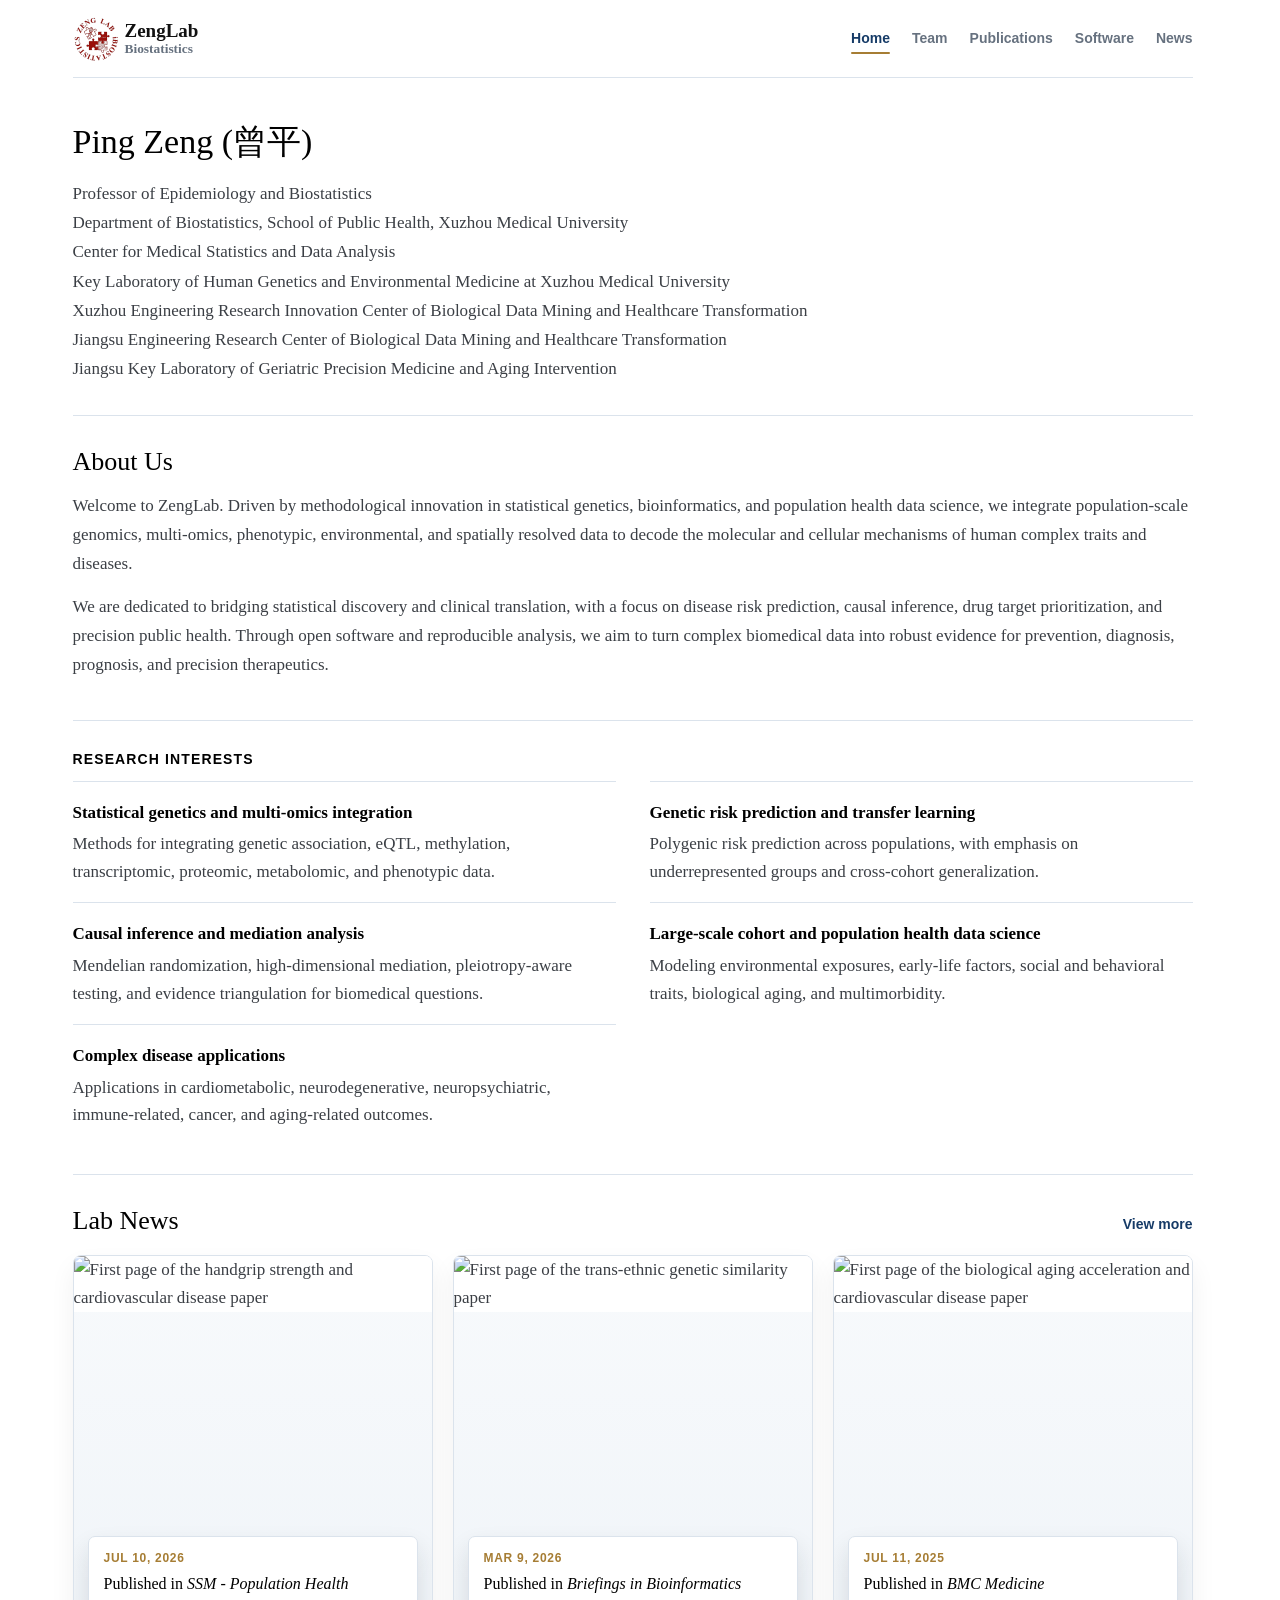
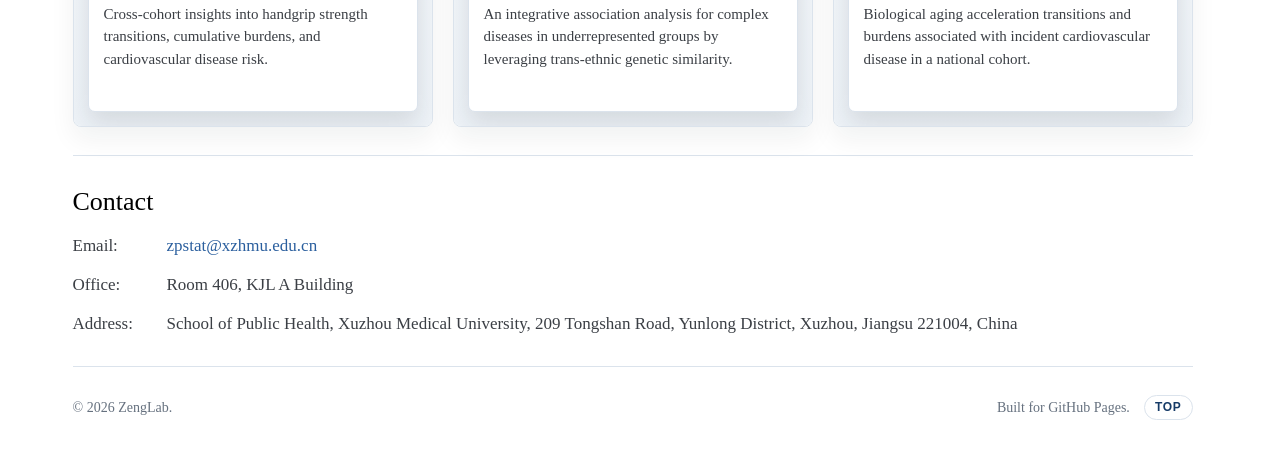
==== index.html @ c6bf63b2 "Update index.html" ====
﻿<!DOCTYPE html>
<html lang="en">
<head>
  <meta charset="utf-8">
  <meta name="viewport" content="width=device-width, initial-scale=1">
  <meta name="description" content="ZengLab at Xuzhou Medical University develops statistical genetics, multi-omics integration, genetic risk prediction, and causal inference methods for population health.">
  <title>ZengLab | Biostatistics and Population Health</title>
  <link rel="icon" href="assets/logo-zenglab-favicon.png" type="image/png">
  <link rel="preload" href="assets/logo-zenglab-loader.png" as="image">
  <link rel="preload" href="assets/logo-zenglab-web.png" as="image">
  <link rel="stylesheet" href="styles.css">
</head>
<body id="top">
  <div class="launch-screen" role="status" aria-label="Loading ZengLab">
    <div class="launch-stack">
      <div class="launch-mark" aria-hidden="true">
        <img src="assets/logo-zenglab-loader.png" alt="" width="72" height="72" decoding="async" fetchpriority="high">
      </div>
      <div class="launch-copy">
        <p class="launch-kicker">Loading</p>
        <div class="launch-title">ZengLab</div>
        <p class="launch-subtitle">Biostatistics and population health</p>
      </div>
      <div class="launch-bar" aria-hidden="true"><span></span></div>
    </div>
  </div>
  <header class="site-header">
    <a class="brand" href="index.html" aria-label="ZengLab home">
      <span class="brand-mark" aria-hidden="true"><img src="assets/logo-zenglab-web.png" alt="" width="46" height="46" decoding="async" fetchpriority="high"></span>
      <span class="brand-text">
        <strong>ZengLab</strong>
        <small>Biostatistics</small>
      </span>
    </a>
    <nav class="nav" aria-label="Primary navigation">
      <a class="active" href="index.html">Home</a>
      <a href="team.html">Team</a>
      <a href="publications.html">Publications</a>
      <a href="software.html">Software</a>
      <a href="news.html">News</a>
    </nav>
  </header>

  <main>
    <section class="home-intro">
      <div class="home-profile-copy">
        <h1>Ping Zeng (曾平)</h1>
        <p class="home-affiliation">
         Professor of Epidemiology and Biostatistics<br>
         Department of Biostatistics, School of Public Health,  Xuzhou Medical University<br>
         Center for Medical Statistics and Data Analysis<br>
         Key Laboratory of Human Genetics and Environmental Medicine at Xuzhou Medical University<br>
         Xuzhou Engineering Research Innovation Center of Biological Data Mining and Healthcare Transformation<br>
         Jiangsu Engineering Research Center of Biological Data Mining and Healthcare Transformation<br>
         Jiangsu Key Laboratory of Geriatric Precision Medicine and Aging Intervention<br>
        </p>
      </div>
    </section>

    <section class="home-section">
      <h2>About Us</h2>
      <p>
        Welcome to ZengLab. Driven by methodological innovation in statistical genetics,
        bioinformatics, and population health data science, we integrate population-scale
        genomics, multi-omics, phenotypic, environmental, and spatially resolved data to
        decode the molecular and cellular mechanisms of human complex traits and diseases.
      </p>
      <p>
        We are dedicated to bridging statistical discovery and clinical translation, with a
        focus on disease risk prediction, causal inference, drug target prioritization, and
        precision public health. Through open software and reproducible analysis, we aim to
        turn complex biomedical data into robust evidence for prevention, diagnosis,
        prognosis, and precision therapeutics.
      </p>
    </section>

    <section class="home-section research-interests">
      <h2>Research Interests</h2>
      <ul class="interest-list">
        <li>
          <strong>Statistical genetics and multi-omics integration</strong>
          <span>Methods for integrating genetic association, eQTL, methylation, transcriptomic, proteomic, metabolomic, and phenotypic data.</span>
        </li>
        <li>
          <strong>Genetic risk prediction and transfer learning</strong>
          <span>Polygenic risk prediction across populations, with emphasis on underrepresented groups and cross-cohort generalization.</span>
        </li>
        <li>
          <strong>Causal inference and mediation analysis</strong>
          <span>Mendelian randomization, high-dimensional mediation, pleiotropy-aware testing, and evidence triangulation for biomedical questions.</span>
        </li>
        <li>
          <strong>Large-scale cohort and population health data science</strong>
          <span>Modeling environmental exposures, early-life factors, social and behavioral traits, biological aging, and multimorbidity.</span>
        </li>
        <li>
          <strong>Complex disease applications</strong>
          <span>Applications in cardiometabolic, neurodegenerative, neuropsychiatric, immune-related, cancer, and aging-related outcomes.</span>
        </li>
      </ul>
    </section>

    <section class="home-section lab-news">
      <div class="section-title-row">
        <h2>Lab News</h2>
        <a href="news.html">View more</a>
      </div>
      <div class="news-grid">
        <a class="news-card" href="https://doi.org/10.1016/j.ssmph.2026.101946" target="_blank" rel="noopener" aria-label="Open handgrip strength and cardiovascular disease article">
          <div class="news-cover">
            <img src="assets/news-handgrip-cover.jpg" alt="First page of the handgrip strength and cardiovascular disease paper">
          </div>
          <div class="news-body">
            <time datetime="2026-07-10">Jul 10, 2026</time>
            <h3>Published in <em>SSM - Population Health</em></h3>
            <p>Cross-cohort insights into handgrip strength transitions, cumulative burdens, and cardiovascular disease risk.</p>
          </div>
        </a>
        <a class="news-card" href="https://doi.org/10.1093/bib/bbag103" target="_blank" rel="noopener" aria-label="Open trans-ethnic genetic similarity article">
          <div class="news-cover">
            <img src="assets/news-transethnic-cover.jpg" alt="First page of the trans-ethnic genetic similarity paper">
          </div>
          <div class="news-body">
            <time datetime="2026-03-09">Mar 9, 2026</time>
            <h3>Published in <em>Briefings in Bioinformatics</em></h3>
            <p>An integrative association analysis for complex diseases in underrepresented groups by leveraging trans-ethnic genetic similarity.</p>
          </div>
        </a>
        <a class="news-card" href="https://doi.org/10.1186/s12916-025-04177-w" target="_blank" rel="noopener" aria-label="Open biological aging acceleration and cardiovascular disease article">
          <div class="news-cover">
            <img src="assets/news-aging-cover.jpg" alt="First page of the biological aging acceleration and cardiovascular disease paper">
          </div>
          <div class="news-body">
            <time datetime="2025-07-11">Jul 11, 2025</time>
            <h3>Published in <em>BMC Medicine</em></h3>
            <p>Biological aging acceleration transitions and burdens associated with incident cardiovascular disease in a national cohort.</p>
          </div>
        </a>
      </div>
    </section>

    <section class="home-section" id="contact">
      <h2>Contact</h2>
      <dl class="home-contact">
        <div>
          <dt>Email:</dt>
          <dd><a href="mailto:zpstat@xzhmu.edu.cn">zpstat@xzhmu.edu.cn</a></dd>
        </div>
        <div>
          <dt>Office:</dt>
          <dd>Room 406, KJL A Building</dd>
        </div>
        <div>
          <dt>Address:</dt>
          <dd>School of Public Health, Xuzhou Medical University, 209 Tongshan Road, Yunlong District, Xuzhou, Jiangsu 221004, China</dd>
        </div>
      </dl>
    </section>
  </main>

  <footer class="site-footer">
    <span>&copy; 2026 ZengLab.</span>
    <span class="footer-links">
      <span>Built for GitHub Pages.</span>
      <a class="back-to-top" href="#top">Top</a>
    </span>
  </footer>
</body>
</html>
---- styles.css ----
﻿:root {
  --ink: #111111;
  --body: #3b3f45;
  --muted: #66717f;
  --line: #dbe3ec;
  --paper: #ffffff;
  --wash: #f5f7fb;
  --teal: #2b5f9e;
  --teal-dark: #163b67;
  --rust: #8f4d3a;
  --sage: #637892;
  --gold: #a67d34;
  --logo-plate: #ffffff;
  --logo-shadow: 0 0 0 1px rgba(219, 227, 236, 0.65);
  --shadow: 0 18px 45px rgba(23, 32, 42, 0.08);
}

* {
  box-sizing: border-box;
}

html {
  scroll-behavior: smooth;
  scrollbar-gutter: stable;
}

body {
  position: relative;
  min-height: 100vh;
  margin: 0;
  color: var(--body);
  background: #fff;
  font-family: Georgia, "Times New Roman", serif;
  font-size: 17px;
  line-height: 1.65;
}

.launch-screen {
  position: fixed;
  inset: 0;
  z-index: 1000;
  display: grid;
  place-items: center;
  background: linear-gradient(180deg, #ffffff 0%, #f7fafc 100%);
  animation: launch-fade 0.6s ease 1.25s forwards;
}

.launch-stack {
  display: grid;
  justify-items: center;
  gap: 16px;
  padding: 24px;
  text-align: center;
}

.launch-mark {
  position: relative;
  width: 112px;
  height: 112px;
  display: grid;
  place-items: center;
}

.launch-mark::before {
  content: "";
  position: absolute;
  inset: -12px;
  border: 1px solid rgba(166, 125, 52, 0.18);
  border-radius: 50%;
}

.launch-mark::after {
  content: "";
  position: absolute;
  inset: -8px;
  border: 2px solid rgba(219, 227, 236, 0.95);
  border-top-color: var(--teal);
  border-right-color: var(--gold);
  border-radius: 50%;
  animation: launch-spin 1.3s linear infinite;
}

.launch-mark img {
  position: relative;
  z-index: 1;
  display: block;
  width: 72px;
  height: 72px;
  object-fit: contain;
  border-radius: 50%;
  background: var(--logo-plate);
  box-shadow: var(--logo-shadow);
}

.launch-copy {
  display: grid;
  justify-items: center;
  gap: 6px;
}

.launch-kicker {
  margin: 0;
  color: var(--gold);
  font-family: Arial, Helvetica, sans-serif;
  font-size: 12px;
  font-weight: 700;
  letter-spacing: 0.1em;
  line-height: 1.2;
  text-transform: uppercase;
}

.launch-title {
  margin: 0;
  color: #000;
  font-size: clamp(34px, 4vw, 54px);
  line-height: 1;
}

.launch-subtitle {
  margin: 0;
  color: var(--muted);
  font-size: 15px;
  line-height: 1.35;
}

.launch-bar {
  width: min(260px, 72vw);
  height: 2px;
  overflow: hidden;
  border-radius: 999px;
  background: var(--line);
}

.launch-bar span {
  display: block;
  width: 42%;
  height: 100%;
  border-radius: inherit;
  background: linear-gradient(90deg, var(--teal), var(--gold));
  animation: launch-bar 1.15s ease-in-out infinite;
}

a {
  color: var(--teal);
  text-decoration: none;
}

a:hover {
  color: var(--rust);
}

.site-header,
main,
.site-footer {
  position: relative;
  z-index: 1;
  width: min(1120px, calc(100% - 42px));
  margin: 0 auto;
}

.site-header {
  position: sticky;
  top: 0;
  z-index: 10;
  min-height: 78px;
  display: flex;
  align-items: center;
  justify-content: space-between;
  gap: 24px;
  padding: 10px 0;
  background: rgba(255, 255, 255, 0.86);
  backdrop-filter: blur(10px);
  border-bottom: 1px solid var(--line);
}

.brand {
  display: inline-flex;
  align-items: center;
  gap: 6px;
  color: var(--ink);
}

.brand:hover {
  color: var(--ink);
}

.brand-mark {
  width: 46px;
  height: 46px;
  flex: 0 0 auto;
  display: block;
  overflow: visible;
}

.brand-mark img,
.brand-mark svg {
  display: block;
  width: 100%;
  height: 100%;
  object-fit: contain;
}

.brand-text {
  display: flex;
  flex-direction: column;
  justify-content: center;
  gap: 2px;
  height: 46px;
}

.brand strong,
.brand small {
  display: block;
}

.brand strong {
  color: var(--ink);
  font-size: 19px;
  line-height: 1;
}

.brand small {
  color: var(--muted);
  font-size: 13.4px;
  font-weight: 600;
  line-height: 1;
}

.nav {
  display: flex;
  align-items: center;
  gap: 22px;
  flex-wrap: wrap;
  justify-content: flex-end;
}

.nav a {
  position: relative;
  color: var(--muted);
  padding: 8px 0;
  font-family: Arial, Helvetica, sans-serif;
  font-size: 14px;
  font-weight: 700;
  line-height: 1.1;
  white-space: nowrap;
  transition: color 160ms ease;
}

.nav a::after {
  content: "";
  position: absolute;
  right: 0;
  bottom: 0;
  left: 0;
  height: 2px;
  border-radius: 999px;
  background: var(--gold);
  transform: scaleX(0);
  transform-origin: left;
  transition: transform 160ms ease;
}

.nav a:hover,
.nav a.active {
  color: var(--teal-dark);
}

.nav a:hover::after,
.nav a.active::after {
  transform: scaleX(1);
}

.hero {
  min-height: calc(100vh - 78px);
  display: grid;
  grid-template-columns: minmax(0, 1.25fr) 360px;
  align-items: center;
  gap: 64px;
  padding: 44px 0 58px;
  border-bottom: 1px solid var(--line);
}

.hero-copy {
  max-width: 720px;
}

.eyebrow {
  margin: 0 0 10px;
  color: var(--rust);
  font-family: Arial, Helvetica, sans-serif;
  font-size: 13px;
  font-weight: 700;
  letter-spacing: 0.08em;
  text-transform: uppercase;
}

h1,
h2,
h3,
p {
  margin-top: 0;
}

h1,
h2,
h3 {
  color: var(--ink);
  font-weight: 500;
  line-height: 1.18;
}

h1 {
  margin-bottom: 18px;
  font-size: clamp(42px, 6vw, 72px);
}

h2 {
  margin-bottom: 16px;
  font-size: 30px;
}

h3 {
  margin-bottom: 10px;
  font-size: 21px;
}

.lead {
  max-width: 760px;
  color: #2b3740;
  font-size: 23px;
  line-height: 1.45;
}

.lead.narrow {
  max-width: 820px;
}

.hero-actions,
.inline-links {
  display: flex;
  flex-wrap: wrap;
  gap: 12px;
  margin-top: 28px;
}

.button,
.inline-links a {
  display: inline-flex;
  align-items: center;
  justify-content: center;
  min-height: 42px;
  border-radius: 7px;
  padding: 9px 15px;
  font-family: Arial, Helvetica, sans-serif;
  font-size: 14px;
  font-weight: 700;
  line-height: 1.2;
}

.button.primary {
  color: #fff;
  background: var(--teal);
}

.button.primary:hover {
  background: var(--teal-dark);
}

.button.secondary,
.inline-links a {
  color: var(--teal-dark);
  border: 1px solid var(--line);
  background: #fff;
}

.button.secondary:hover,
.inline-links a:hover {
  color: var(--rust);
  border-color: #d4b5a4;
}

@keyframes launch-spin {
  from {
    transform: rotate(0deg);
  }

  to {
    transform: rotate(360deg);
  }
}

@keyframes launch-bar {
  0% {
    transform: translateX(-120%);
  }

  50% {
    transform: translateX(95%);
  }

  100% {
    transform: translateX(250%);
  }
}

@keyframes launch-fade {
  0% {
    opacity: 1;
    visibility: visible;
    pointer-events: auto;
  }

  100% {
    opacity: 0;
    visibility: hidden;
    pointer-events: none;
  }
}

@media (prefers-color-scheme: dark) {
  :root {
    --logo-plate: #ffffff;
    --logo-shadow: 0 0 0 1px rgba(255, 255, 255, 0.2), 0 8px 22px rgba(0, 0, 0, 0.35);
  }
}

.profile {
  margin: 0;
}

.profile img {
  width: 100%;
  max-height: 460px;
  object-fit: cover;
  object-position: center top;
  border-radius: 8px;
  box-shadow: var(--shadow);
  border: 1px solid var(--line);
}

.profile figcaption {
  margin-top: 14px;
  color: var(--muted);
  font-size: 15px;
  line-height: 1.45;
}

.profile figcaption strong,
.profile figcaption span {
  display: block;
}

.profile figcaption strong {
  color: var(--ink);
  font-size: 17px;
}

.home-intro {
  width: 100%;
  display: grid;
  grid-template-columns: minmax(0, 1fr);
  align-items: start;
  padding: 44px 0 32px;
  border-bottom: 1px solid var(--line);
}

.home-profile-copy h1 {
  margin-bottom: 16px;
  color: #000;
  font-size: 34px;
  line-height: 1.2;
}

.home-affiliation {
  margin: 0;
  color: var(--body);
  font-size: 17px;
  line-height: 1.72;
}

.home-section {
  width: 100%;
  padding: 30px 0 28px;
  border-bottom: 1px solid var(--line);
}

.home-section h2 {
  margin-bottom: 12px;
  color: #000;
  font-size: 26px;
  line-height: 1.25;
}

.home-section p,
.home-contact {
  margin-bottom: 13px;
  color: var(--body);
  font-size: 17px;
  line-height: 1.72;
}

.research-interests h2 {
  color: #000;
  font-family: Arial, Helvetica, sans-serif;
  font-size: 14px;
  font-weight: 700;
  letter-spacing: 0.08em;
  text-transform: uppercase;
}

.interest-list {
  display: grid;
  grid-template-columns: repeat(2, minmax(0, 1fr));
  gap: 0 34px;
  margin: 4px 0 0;
  padding: 0;
  list-style: none;
}

.interest-list li {
  margin: 0;
  border-top: 1px solid var(--line);
  padding: 17px 0;
  font-size: 17px;
  line-height: 1.62;
}

.interest-list strong,
.interest-list span {
  display: block;
}

.interest-list strong {
  color: #000;
  font-weight: 600;
}

.interest-list span {
  margin-top: 4px;
  color: var(--body);
}

.home-contact {
  display: grid;
  gap: 10px;
  margin: 0;
}

.home-contact div {
  display: grid;
  grid-template-columns: 82px minmax(0, 1fr);
  gap: 12px;
  align-items: baseline;
}

.home-contact dt {
  color: var(--body);
  font-weight: 400;
}

.home-contact dd {
  margin: 0;
}

.section-title-row {
  display: flex;
  align-items: baseline;
  justify-content: space-between;
  gap: 18px;
  margin-bottom: 18px;
}

.section-title-row h2 {
  margin-bottom: 0;
}

.section-title-row a {
  color: var(--teal-dark);
  font-family: Arial, Helvetica, sans-serif;
  font-size: 14px;
  font-weight: 700;
}

.section-title-row a:hover {
  color: var(--rust);
}

.news-grid {
  display: grid;
  grid-template-columns: repeat(3, minmax(0, 1fr));
  gap: 20px;
}

.news-card {
  display: block;
  position: relative;
  overflow: hidden;
  border: 1px solid var(--line);
  border-radius: 8px;
  background: #fff;
  color: inherit;
  min-height: 470px;
  box-shadow: 0 12px 26px rgba(23, 32, 42, 0.06);
  transition: border-color 160ms ease, box-shadow 160ms ease, transform 160ms ease;
}

.news-card:hover {
  color: inherit;
  border-color: #c8d7e8;
  box-shadow: 0 16px 34px rgba(23, 32, 42, 0.1);
  transform: translateY(-2px);
}

.news-card:focus-visible {
  outline: 2px solid rgba(43, 95, 158, 0.42);
  outline-offset: 3px;
}

.news-cover {
  display: block;
  height: 470px;
  overflow: hidden;
  border-bottom: 0;
  padding: 0;
  background: linear-gradient(180deg, #f8fafc 0%, #eef3f8 100%);
}

.news-cover img {
  width: 100%;
  height: 100%;
  object-fit: cover;
  object-position: top center;
  background: #fff;
  transition: filter 180ms ease, transform 180ms ease;
}

.news-card:hover .news-cover img {
  filter: saturate(1.04) contrast(1.02);
  transform: scale(1.018);
}

.news-body {
  position: absolute;
  display: flex;
  flex-direction: column;
  align-items: flex-start;
  right: 14px;
  bottom: 14px;
  left: 14px;
  height: 176px;
  border: 1px solid var(--line);
  border-radius: 7px;
  background: #fff;
  opacity: 1;
  padding: 14px 15px 15px;
  box-shadow: 0 12px 24px rgba(23, 32, 42, 0.12);
  transition: border-color 160ms ease, box-shadow 160ms ease;
}

.news-card:hover .news-body {
  border-color: #c8d7e8;
  box-shadow: 0 14px 28px rgba(23, 32, 42, 0.16);
}

.news-body time {
  display: block;
  color: var(--gold);
  font-family: Arial, Helvetica, sans-serif;
  font-size: 12px;
  font-weight: 700;
  letter-spacing: 0.06em;
  line-height: 1.2;
  text-transform: uppercase;
}

.news-body h3 {
  margin: 7px 0 9px;
  color: #000;
  font-size: 16px;
  line-height: 1.32;
}

.news-body h3 em {
  font-style: italic;
  font-weight: inherit;
}

.news-body p {
  margin: 0;
  color: var(--body);
  font-size: 15px;
  line-height: 1.5;
}

.section,
.page-intro {
  padding: 58px 0;
  border-bottom: 1px solid var(--line);
}

.page-intro {
  padding-top: 64px;
}

.muted {
  background: var(--wash);
  box-shadow: 0 0 0 100vmax var(--wash);
  clip-path: inset(0 -100vmax);
}

.section-heading {
  max-width: 720px;
  margin-bottom: 28px;
}

.text-grid {
  display: grid;
  grid-template-columns: repeat(2, minmax(0, 1fr));
  gap: 34px;
}

.text-grid p {
  margin: 0;
}

.feature-grid,
.software-grid {
  display: grid;
  grid-template-columns: repeat(4, minmax(0, 1fr));
  gap: 16px;
}

.feature,
.software-card {
  min-height: 100%;
  border: 1px solid var(--line);
  border-radius: 8px;
  background: #fff;
  padding: 22px;
}

.feature {
  border-top: 4px solid var(--sage);
}

.feature:nth-child(2) {
  border-top-color: var(--teal);
}

.feature:nth-child(3) {
  border-top-color: var(--rust);
}

.feature:nth-child(4) {
  border-top-color: var(--gold);
}

.feature p,
.software-card p {
  margin-bottom: 0;
  color: var(--muted);
  font-size: 15.5px;
  line-height: 1.6;
}

.split {
  display: grid;
  grid-template-columns: minmax(0, 1fr) 330px;
  gap: 52px;
  align-items: start;
}

.fact-list {
  display: grid;
  gap: 9px;
}

.fact-list a {
  display: block;
  border-left: 3px solid var(--teal);
  background: var(--wash);
  padding: 10px 13px;
  border-radius: 0 6px 6px 0;
}

.contact-band {
  display: grid;
  grid-template-columns: minmax(0, 1fr) minmax(260px, 390px);
  gap: 42px;
  align-items: start;
}

address {
  font-style: normal;
}

.research-list {
  display: grid;
  gap: 1px;
  border: 1px solid var(--line);
  background: var(--line);
}

.research-item {
  display: grid;
  grid-template-columns: 72px minmax(0, 1fr);
  gap: 22px;
  background: #fff;
  padding: 28px;
}

.research-item p {
  margin-bottom: 0;
}

.number {
  color: var(--gold);
  font-family: Arial, Helvetica, sans-serif;
  font-size: 14px;
  font-weight: 700;
}

.metric-grid {
  display: grid;
  gap: 12px;
}

.metric-grid div {
  border: 1px solid var(--line);
  border-radius: 8px;
  padding: 18px;
}

.metric-grid strong {
  display: block;
  color: var(--teal-dark);
  font-family: Arial, Helvetica, sans-serif;
  font-size: 32px;
  line-height: 1;
}

.metric-grid span {
  display: block;
  margin-top: 8px;
  color: var(--muted);
  font-size: 14px;
  line-height: 1.5;
}

.publications-intro {
  padding: 42px 0 28px;
  border-bottom: 1px solid var(--line);
}

.page-title {
  margin-bottom: 10px;
  color: #000;
  font-size: 26px;
  line-height: 1.25;
}

.publication-note {
  max-width: 720px;
  margin-bottom: 6px;
  color: var(--muted);
  font-size: 15px;
  line-height: 1.58;
}

.publication-tabs {
  display: inline-flex;
  flex-wrap: wrap;
  gap: 6px;
  margin-top: 16px;
  border-bottom: 1px solid var(--line);
  padding-bottom: 1px;
}

.publication-tab {
  position: relative;
  border: 0;
  background: transparent;
  color: var(--muted);
  cursor: pointer;
  padding: 8px 0;
  font-family: Arial, Helvetica, sans-serif;
  font-size: 14px;
  font-weight: 700;
  line-height: 1.2;
}

.publication-tab + .publication-tab {
  margin-left: 18px;
}

.publication-tab::after {
  content: "";
  position: absolute;
  right: 0;
  bottom: -2px;
  left: 0;
  height: 2px;
  border-radius: 999px;
  background: var(--gold);
  transform: scaleX(0);
  transform-origin: left;
  transition: transform 160ms ease;
}

.publication-tab:hover,
.publication-tab.active {
  color: var(--teal-dark);
}

.publication-tab:hover::after,
.publication-tab.active::after {
  transform: scaleX(1);
}

.publication-section {
  padding: 18px 0 38px;
  border-bottom: 1px solid var(--line);
}

.publication-panel[hidden] {
  display: none;
}

.pub-year-block {
  display: grid;
  grid-template-columns: 72px minmax(0, 1fr);
  gap: 26px;
  padding: 22px 0;
  border-top: 1px solid var(--line);
}

.pub-year-block:first-child {
  border-top: 0;
}

.pub-year {
  margin: 0;
  color: var(--rust);
  font-family: Arial, Helvetica, sans-serif;
  font-size: 14px;
  font-weight: 700;
  letter-spacing: 0.08em;
}

.publication-list {
  margin: 0;
  padding-left: 22px;
}

.publication-list li {
  margin-bottom: 16px;
  padding-left: 8px;
  color: var(--body);
  font-size: 17px;
  line-height: 1.7;
}

.publication-list li:last-child {
  margin-bottom: 0;
}

.publication-list em {
  color: var(--ink);
  font-style: italic;
  font-weight: 600;
}

.publication-list strong {
  color: #000;
  font-weight: 700;
}

.publication-list a {
  white-space: nowrap;
}

.publication-list sup {
  font-size: 0.72em;
}

.pub-link {
  border-bottom: 0;
  font-weight: 600;
}

.pub-link:hover {
  border-bottom-color: transparent;
}

.team-intro {
  padding: 42px 0 28px;
  border-bottom: 1px solid var(--line);
}

.team-section {
  padding: 26px 0 36px;
  border-bottom: 1px solid var(--line);
}

.leadership-grid {
  display: grid;
  grid-template-columns: minmax(260px, 360px) minmax(0, 1fr);
  gap: 28px;
  align-items: stretch;
}

.pi-profile,
.supervisor-panel {
  border: 1px solid var(--line);
  border-radius: 8px;
  background: #fff;
  transition: border-color 160ms ease, box-shadow 160ms ease, transform 160ms ease;
}

.pi-profile:hover,
.supervisor-panel:hover {
  border-color: #c8d7e8;
  box-shadow: 0 14px 34px rgba(23, 32, 42, 0.08);
  transform: translateY(-1px);
}

.pi-profile {
  display: grid;
  grid-template-rows: auto 1fr;
}

.pi-profile h2,
.supervisor-panel h2,
.member-section-heading h2 {
  margin: 0;
  color: var(--rust);
  font-family: Arial, Helvetica, sans-serif;
  font-size: 13px;
  font-weight: 700;
  letter-spacing: 0.08em;
  line-height: 1.2;
  text-transform: uppercase;
}

.pi-profile h2,
.supervisor-panel h2 {
  border-bottom: 1px solid var(--line);
  background: linear-gradient(90deg, #f7f9fc, #fff);
  padding: 20px 22px;
}

.pi-body {
  display: flex;
  flex-direction: column;
  justify-content: center;
  padding: 18px 22px;
}

.pi-body strong {
  display: block;
  color: #000;
  font-size: 17px;
  font-weight: 600;
  line-height: 1.35;
}

.pi-body a,
.supervisor-row a {
  color: var(--teal);
  font-size: 17px;
  font-weight: 400;
}

.pi-body a {
  margin-top: 8px;
}

.pi-body a:hover,
.supervisor-row a:hover {
  color: var(--rust);
}

.supervisor-list {
  display: grid;
}

.supervisor-row {
  display: grid;
  grid-template-columns: minmax(150px, 220px) minmax(0, 1fr);
  gap: 18px;
  align-items: baseline;
  border-top: 1px solid var(--line);
  padding: 16px 22px;
  transition: background-color 160ms ease;
}

.supervisor-row:first-child {
  border-top: 0;
}

.supervisor-row:hover {
  background: #f8fafc;
}

.supervisor-row strong {
  color: #000;
  font-size: 17px;
  font-weight: 600;
}

.member-section-heading {
  margin-bottom: 16px;
}

.member-section-heading.compact {
  margin-top: 30px;
}

.student-grid,
.alumni-list {
  margin: 0;
  padding: 0;
  list-style: none;
}

.student-grid {
  display: grid;
  grid-template-columns: repeat(4, minmax(0, 1fr));
  gap: 12px;
}

.student-grid li {
  min-height: 82px;
  border: 1px solid var(--line);
  border-radius: 8px;
  background: #fff;
  padding: 16px 17px;
  transition: border-color 160ms ease, box-shadow 160ms ease, transform 160ms ease;
}

.student-grid li:hover {
  border-color: #c8d7e8;
  box-shadow: 0 12px 28px rgba(23, 32, 42, 0.08);
  transform: translateY(-1px);
}

.student-grid strong,
.student-grid span,
.alumni-list strong,
.alumni-list span {
  display: block;
}

.student-grid strong,
.alumni-list strong {
  color: #000;
  font-size: 17px;
  font-weight: 600;
  line-height: 1.35;
}

.student-grid span,
.alumni-list span {
  margin-top: 5px;
  color: var(--body);
  font-size: 17px;
  font-weight: 400;
  line-height: 1.35;
}

.alumni-list {
  display: grid;
  border-top: 1px solid var(--line);
}

.alumni-list li {
  display: grid;
  grid-template-columns: minmax(170px, 260px) minmax(0, 1fr);
  gap: 18px;
  align-items: baseline;
  border-bottom: 1px solid var(--line);
  padding: 13px 0;
}

.alumni-list span {
  margin-top: 0;
}

.software-intro {
  padding: 42px 0 28px;
  border-bottom: 1px solid var(--line);
}

.software-note {
  max-width: 760px;
  margin-bottom: 6px;
  color: var(--muted);
  font-size: 15px;
  line-height: 1.58;
}

.software-section {
  padding: 24px 0 44px;
  border-bottom: 1px solid var(--line);
}

.software-layout {
  display: grid;
  grid-template-columns: 220px minmax(0, 1fr);
  gap: 44px;
  align-items: start;
}

.software-sidebar {
  position: sticky;
  top: 96px;
  border-left: 2px solid #e8eef5;
  font-family: Arial, Helvetica, sans-serif;
}

.software-sidebar nav {
  display: grid;
  gap: 1px;
  margin-bottom: 22px;
}

.software-sidebar a {
  display: block;
  margin-left: -2px;
  border-left: 2px solid transparent;
  padding: 8px 0 8px 14px;
  color: var(--muted);
  font-size: 14px;
  font-weight: 700;
  line-height: 1.25;
}

.software-sidebar a:hover {
  color: var(--teal-dark);
  border-left-color: var(--teal);
}

.software-sidebar .software-github {
  padding-top: 18px;
  border-top: 1px solid var(--line);
}

.software-list {
  display: grid;
  gap: 22px;
}

.software-item {
  display: block;
  scroll-margin-top: 100px;
  overflow: hidden;
  border: 1px solid var(--line);
  border-radius: 8px;
  background: #fff;
  color: inherit;
  transition: border-color 160ms ease, box-shadow 160ms ease, transform 160ms ease;
}

.software-item:hover {
  color: inherit;
  border-color: #c8d7e8;
  box-shadow: 0 12px 30px rgba(23, 32, 42, 0.08);
  transform: translateY(-1px);
}

.software-item:focus-visible {
  outline: 2px solid rgba(43, 95, 158, 0.42);
  outline-offset: 3px;
}

.software-item-header {
  display: flex;
  align-items: flex-start;
  justify-content: space-between;
  gap: 20px;
  border-bottom: 1px solid var(--line);
  background: linear-gradient(90deg, #f7f9fc, #fff);
  padding: 20px 22px;
}

.software-item-header h2 {
  margin: 0 0 4px;
  color: #000;
  font-size: 24px;
  font-weight: 600;
  line-height: 1.2;
}

.software-item-header p {
  margin: 0;
  color: var(--muted);
  font-size: 17px;
  font-weight: 600;
  line-height: 1.45;
}

.software-description {
  max-width: 850px;
  margin: 0;
  padding: 18px 22px 20px;
  color: var(--body);
  font-size: 17px;
  line-height: 1.7;
}

.software-grid {
  grid-template-columns: repeat(2, minmax(0, 1fr));
}

.software-card {
  display: flex;
  justify-content: space-between;
  gap: 22px;
}

.software-card h2 {
  margin-bottom: 8px;
  font-size: 24px;
}

.software-card a {
  align-self: flex-start;
  white-space: nowrap;
  font-family: Arial, Helvetica, sans-serif;
  font-size: 14px;
  font-weight: 700;
}

.news-intro {
  padding: 42px 0 28px;
  border-bottom: 1px solid var(--line);
}

.news-archive {
  padding: 18px 0 38px;
  border-bottom: 1px solid var(--line);
}

.news-year-block {
  display: grid;
  grid-template-columns: 72px minmax(0, 1fr);
  gap: 26px;
  padding: 22px 0;
  border-top: 1px solid var(--line);
}

.news-year-block:first-child {
  border-top: 0;
}

.news-year {
  margin: 0;
  color: var(--rust);
  font-family: Arial, Helvetica, sans-serif;
  font-size: 14px;
  font-weight: 700;
  letter-spacing: 0.08em;
  line-height: 1.2;
}

.news-list {
  display: grid;
  gap: 14px;
}

.news-entry {
  display: grid;
  grid-template-columns: 132px minmax(0, 1fr);
  gap: 24px;
  border: 1px solid var(--line);
  border-radius: 8px;
  background: #fff;
  padding: 18px 20px;
  transition: border-color 160ms ease, box-shadow 160ms ease, transform 160ms ease;
}

.news-entry:hover {
  border-color: #c8d7e8;
  box-shadow: 0 12px 28px rgba(23, 32, 42, 0.08);
  transform: translateY(-1px);
}

.news-entry time {
  color: var(--gold);
  font-family: Arial, Helvetica, sans-serif;
  font-size: 12px;
  font-weight: 700;
  letter-spacing: 0.06em;
  line-height: 1.25;
  text-transform: uppercase;
}

.news-entry h3 {
  margin: 0 0 8px;
  color: #000;
  font-size: 18px;
  line-height: 1.35;
}

.news-entry h3 em {
  font-style: italic;
  font-weight: inherit;
}

.news-entry p {
  margin: 0 0 10px;
  color: var(--body);
  font-size: 17px;
  line-height: 1.58;
}

.news-entry a {
  color: var(--teal);
  font-family: Arial, Helvetica, sans-serif;
  font-size: 14px;
  font-weight: 700;
}

.news-entry a:hover {
  color: var(--rust);
}

.news-follow {
  display: flex;
  align-items: center;
  justify-content: flex-end;
  gap: 12px;
  width: fit-content;
  max-width: 100%;
  margin: 14px 0 0 auto;
  padding: 12px 0 0;
  border-top: 1px solid var(--line);
}

.news-follow-copy h2 {
  margin: 0 0 5px;
  color: var(--gold);
  font-family: Arial, Helvetica, sans-serif;
  font-size: 12px;
  font-weight: 700;
  letter-spacing: 0.08em;
  line-height: 1.2;
  text-transform: uppercase;
}

.news-follow-copy p {
  margin: 0;
  color: #000;
  font-size: 15px;
  font-weight: 600;
  line-height: 1.35;
  white-space: nowrap;
}

.news-follow-qr {
  flex: 0 0 112px;
  width: 112px;
}

.news-follow-qr img {
  display: block;
  width: 100%;
  height: auto;
}

.site-footer {
  display: flex;
  align-items: center;
  justify-content: space-between;
  gap: 18px;
  padding: 28px 0 36px;
  color: var(--muted);
  font-size: 14px;
}

.footer-links {
  display: inline-flex;
  align-items: center;
  justify-content: flex-end;
  gap: 14px;
  flex-wrap: wrap;
}

.back-to-top {
  display: inline-flex;
  align-items: center;
  justify-content: center;
  border: 1px solid var(--line);
  border-radius: 999px;
  background: #fff;
  color: var(--teal-dark);
  padding: 4px 10px;
  font-family: Arial, Helvetica, sans-serif;
  font-size: 12px;
  font-weight: 700;
  letter-spacing: 0.06em;
  line-height: 1.2;
  text-transform: uppercase;
}

.back-to-top:hover {
  border-color: #c8d7e8;
  color: var(--rust);
  box-shadow: 0 6px 14px rgba(23, 32, 42, 0.06);
}

@media (max-width: 900px) {
  .site-header {
    align-items: flex-start;
    flex-direction: column;
    justify-content: center;
    padding: 16px 0;
  }

  .nav {
    justify-content: flex-start;
    width: 100%;
    flex-wrap: nowrap;
    overflow-x: auto;
    scrollbar-width: none;
  }

  .nav::-webkit-scrollbar {
    display: none;
  }

  .hero {
    min-height: auto;
    grid-template-columns: 1fr;
    gap: 34px;
    padding-top: 40px;
  }

  .profile {
    max-width: 420px;
  }

  .text-grid,
  .split,
  .contact-band,
  .interest-list,
  .feature-grid,
  .software-grid,
  .news-grid {
    grid-template-columns: 1fr;
  }

  .news-card {
    min-height: 470px;
  }

  .news-cover {
    height: 470px;
  }

  .home-intro {
    grid-template-columns: 1fr;
  }

  .pub-year-block,
  .news-year-block {
    grid-template-columns: 1fr;
    gap: 10px;
  }

  .news-entry {
    grid-template-columns: 1fr;
    gap: 8px;
  }

  .news-follow {
    justify-content: flex-start;
    margin-left: 0;
  }

  .news-follow-qr {
    flex-basis: 112px;
    width: 112px;
  }

  .leadership-grid {
    grid-template-columns: 1fr;
    gap: 18px;
  }

  .student-grid {
    grid-template-columns: repeat(2, minmax(0, 1fr));
  }

  .software-layout {
    grid-template-columns: 1fr;
    gap: 24px;
  }

  .software-sidebar {
    position: static;
    border-left: 0;
    border-bottom: 1px solid var(--line);
    padding-bottom: 18px;
  }

  .software-sidebar nav {
    display: flex;
    flex-wrap: wrap;
    gap: 6px;
    margin-bottom: 12px;
  }

  .software-sidebar a,
  .software-sidebar .software-github {
    display: inline-block;
    margin-left: 0;
    border: 1px solid var(--line);
    border-radius: 6px;
    background: #fff;
    padding: 6px 9px;
    font-size: 13px;
  }
}

@media (max-width: 560px) {
  .site-header,
  main,
  .site-footer {
    width: min(100% - 28px, 1120px);
  }

  body {
    font-size: 16px;
  }

  h1 {
    font-size: 42px;
  }

  .home-profile-copy h1 {
    font-size: 32px;
  }

  .brand-mark {
    width: 46px;
    height: 46px;
  }

  .home-intro {
    grid-template-columns: 1fr;
    gap: 22px;
  }

  .home-section h2 {
    font-size: 24px;
  }

  .section-title-row {
    align-items: flex-start;
    flex-direction: column;
    gap: 6px;
  }

  .research-interests h2 {
    font-size: 14px;
  }

  .news-card {
    min-height: 520px;
  }

  .news-cover {
    height: 520px;
  }

  .news-body {
    right: 12px;
    bottom: 12px;
    left: 12px;
    padding: 13px 14px 14px;
  }

  .home-affiliation,
  .home-section p,
  .home-contact {
    font-size: 17px;
  }

  .home-contact div {
    grid-template-columns: 1fr;
    gap: 0;
  }

  .publications-intro {
    padding: 34px 0 24px;
  }

  .team-intro {
    padding: 34px 0 24px;
  }

  .software-intro {
    padding: 34px 0 24px;
  }

  .news-intro {
    padding: 34px 0 24px;
  }

  .news-follow {
    align-items: flex-start;
    padding-top: 12px;
  }

  .page-title {
    font-size: 24px;
  }

  .publication-note,
  .software-note {
    font-size: 15px;
  }

  .team-section {
    padding: 22px 0 32px;
  }

  .pi-profile {
    padding: 0;
  }

  .pi-profile h2,
  .supervisor-panel h2,
  .member-section-heading h2 {
    font-size: 13px;
  }

  .pi-profile h2,
  .supervisor-panel h2 {
    padding: 18px;
  }

  .supervisor-row,
  .alumni-list li {
    grid-template-columns: 1fr;
    gap: 3px;
  }

  .supervisor-row {
    padding: 15px 18px;
  }

.supervisor-row a,
.pi-body a {
  overflow-wrap: anywhere;
}

  .student-grid {
    grid-template-columns: 1fr;
  }

  .student-grid li {
    min-height: 0;
    padding: 15px 16px;
  }

  .software-section {
    padding: 20px 0 34px;
  }

  .software-layout {
    gap: 20px;
  }

  .software-item-header {
    flex-direction: column;
    gap: 12px;
    padding: 18px;
  }

  .software-item-header h2 {
    font-size: 22px;
  }

  .software-description {
    padding: 16px 18px 18px;
    font-size: 17px;
  }

  .publication-list {
    padding-left: 19px;
  }

  .publication-list li {
    padding-left: 5px;
    font-size: 17px;
  }

  h2 {
    font-size: 26px;
  }

  .lead {
    font-size: 20px;
  }

  .nav a {
    padding: 8px 9px;
    font-size: 15px;
  }

  .hero-actions,
  .inline-links,
  .site-footer,
  .software-card {
    flex-direction: column;
  }

  .site-footer {
    align-items: flex-start;
  }

  .footer-links {
    justify-content: flex-start;
  }

  .button,
  .inline-links a {
    width: 100%;
  }

  .research-item {
    grid-template-columns: 1fr;
    gap: 8px;
    padding: 22px;
  }
}

@media (max-width: 560px) {
  .launch-stack {
    gap: 14px;
  }

  .launch-mark {
    width: 96px;
    height: 96px;
  }

  .launch-mark img {
    width: 64px;
    height: 64px;
  }

  .launch-title {
    font-size: 36px;
  }
}

@media (prefers-reduced-motion: reduce) {
  .launch-screen {
    animation-duration: 0.01ms;
    animation-delay: 0s;
  }

  .launch-stack,
  .launch-mark::after,
  .launch-bar span {
    animation: none;
  }
}
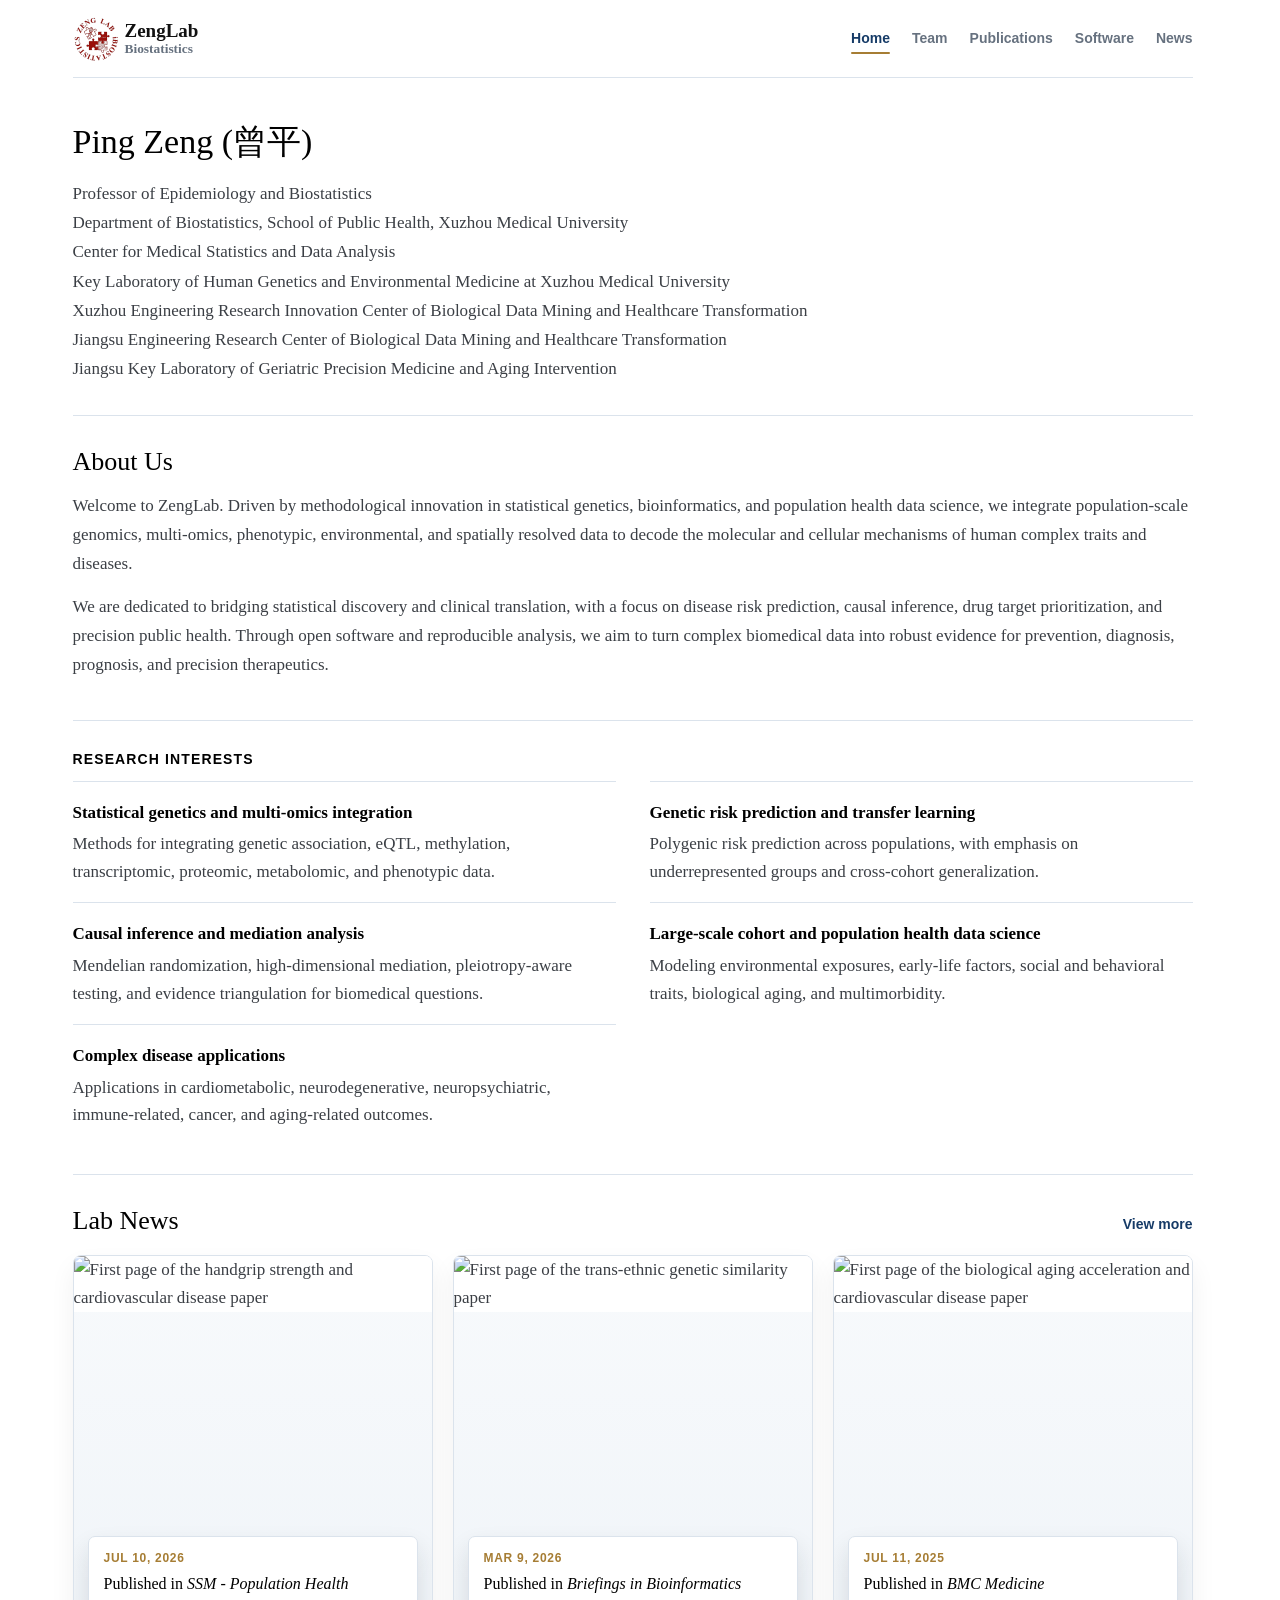
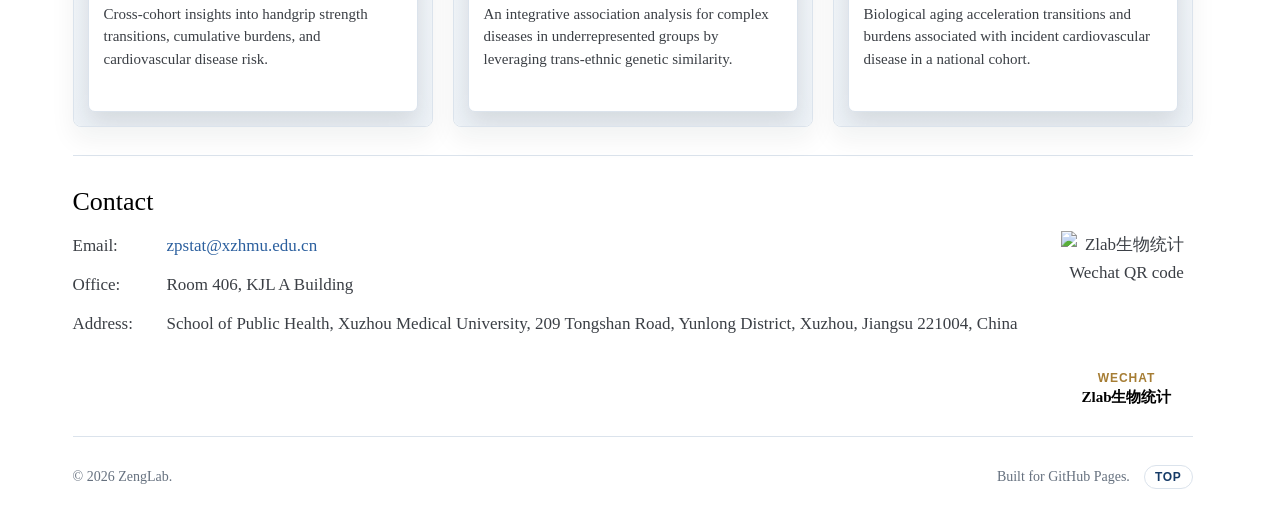
==== commit e879e413: "Move WeChat QR to home contact" ====
--- a/index.html
+++ b/index.html
@@ -141,20 +141,29 @@
 
     <section class="home-section" id="contact">
       <h2>Contact</h2>
-      <dl class="home-contact">
-        <div>
-          <dt>Email:</dt>
-          <dd><a href="mailto:zpstat@xzhmu.edu.cn">zpstat@xzhmu.edu.cn</a></dd>
-        </div>
-        <div>
-          <dt>Office:</dt>
-          <dd>Room 406, KJL A Building</dd>
-        </div>
-        <div>
-          <dt>Address:</dt>
-          <dd>School of Public Health, Xuzhou Medical University, 209 Tongshan Road, Yunlong District, Xuzhou, Jiangsu 221004, China</dd>
-        </div>
-      </dl>
+      <div class="home-contact-layout">
+        <dl class="home-contact">
+          <div>
+            <dt>Email:</dt>
+            <dd><a href="mailto:zpstat@xzhmu.edu.cn">zpstat@xzhmu.edu.cn</a></dd>
+          </div>
+          <div>
+            <dt>Office:</dt>
+            <dd>Room 406, KJL A Building</dd>
+          </div>
+          <div>
+            <dt>Address:</dt>
+            <dd>School of Public Health, Xuzhou Medical University, 209 Tongshan Road, Yunlong District, Xuzhou, Jiangsu 221004, China</dd>
+          </div>
+        </dl>
+        <aside class="home-wechat" aria-label="ZengLab WeChat">
+          <img src="assets/wechat-qr-hd.png" alt="Zlab生物统计 Wechat QR code" width="1548" height="1548" loading="lazy" decoding="async">
+          <div class="home-wechat-copy">
+            <h3>Wechat</h3>
+            <p>Zlab生物统计</p>
+          </div>
+        </aside>
+      </div>
     </section>
   </main>
 
--- a/styles.css
+++ b/styles.css
@@ -546,6 +546,13 @@
   margin: 0;
 }
 
+.home-contact-layout {
+  display: grid;
+  grid-template-columns: minmax(0, 1fr) 132px;
+  gap: 24px 36px;
+  align-items: start;
+}
+
 .home-contact div {
   display: grid;
   grid-template-columns: 82px minmax(0, 1fr);
@@ -560,6 +567,41 @@
 
 .home-contact dd {
   margin: 0;
+}
+
+.home-wechat {
+  display: grid;
+  justify-items: center;
+  gap: 8px;
+  width: 132px;
+  justify-self: end;
+  text-align: center;
+}
+
+.home-wechat img {
+  display: block;
+  width: 100%;
+  height: auto;
+}
+
+.home-wechat-copy h3 {
+  margin: 0 0 3px;
+  color: var(--gold);
+  font-family: Arial, Helvetica, sans-serif;
+  font-size: 12px;
+  font-weight: 700;
+  letter-spacing: 0.08em;
+  line-height: 1.2;
+  text-transform: uppercase;
+}
+
+.home-wechat-copy p {
+  margin: 0;
+  color: #000;
+  font-size: 15px;
+  font-weight: 600;
+  line-height: 1.3;
+  white-space: nowrap;
 }
 
 .section-title-row {
@@ -1425,49 +1467,6 @@
   color: var(--rust);
 }
 
-.news-follow {
-  display: flex;
-  align-items: center;
-  justify-content: flex-end;
-  gap: 12px;
-  width: fit-content;
-  max-width: 100%;
-  margin: 14px 0 0 auto;
-  padding: 12px 0 0;
-  border-top: 1px solid var(--line);
-}
-
-.news-follow-copy h2 {
-  margin: 0 0 5px;
-  color: var(--gold);
-  font-family: Arial, Helvetica, sans-serif;
-  font-size: 12px;
-  font-weight: 700;
-  letter-spacing: 0.08em;
-  line-height: 1.2;
-  text-transform: uppercase;
-}
-
-.news-follow-copy p {
-  margin: 0;
-  color: #000;
-  font-size: 15px;
-  font-weight: 600;
-  line-height: 1.35;
-  white-space: nowrap;
-}
-
-.news-follow-qr {
-  flex: 0 0 112px;
-  width: 112px;
-}
-
-.news-follow-qr img {
-  display: block;
-  width: 100%;
-  height: auto;
-}
-
 .site-footer {
   display: flex;
   align-items: center;
@@ -1573,14 +1572,14 @@
     gap: 8px;
   }
 
-  .news-follow {
-    justify-content: flex-start;
-    margin-left: 0;
-  }
-
-  .news-follow-qr {
-    flex-basis: 112px;
-    width: 112px;
+  .home-contact-layout {
+    grid-template-columns: 1fr;
+    gap: 16px;
+  }
+
+  .home-wechat {
+    justify-self: start;
+    width: 126px;
   }
 
   .leadership-grid {
@@ -1692,6 +1691,14 @@
     gap: 0;
   }
 
+  .home-contact-layout {
+    gap: 14px;
+  }
+
+  .home-wechat {
+    width: 118px;
+  }
+
   .publications-intro {
     padding: 34px 0 24px;
   }
@@ -1706,11 +1713,6 @@
 
   .news-intro {
     padding: 34px 0 24px;
-  }
-
-  .news-follow {
-    align-items: flex-start;
-    padding-top: 12px;
   }
 
   .page-title {
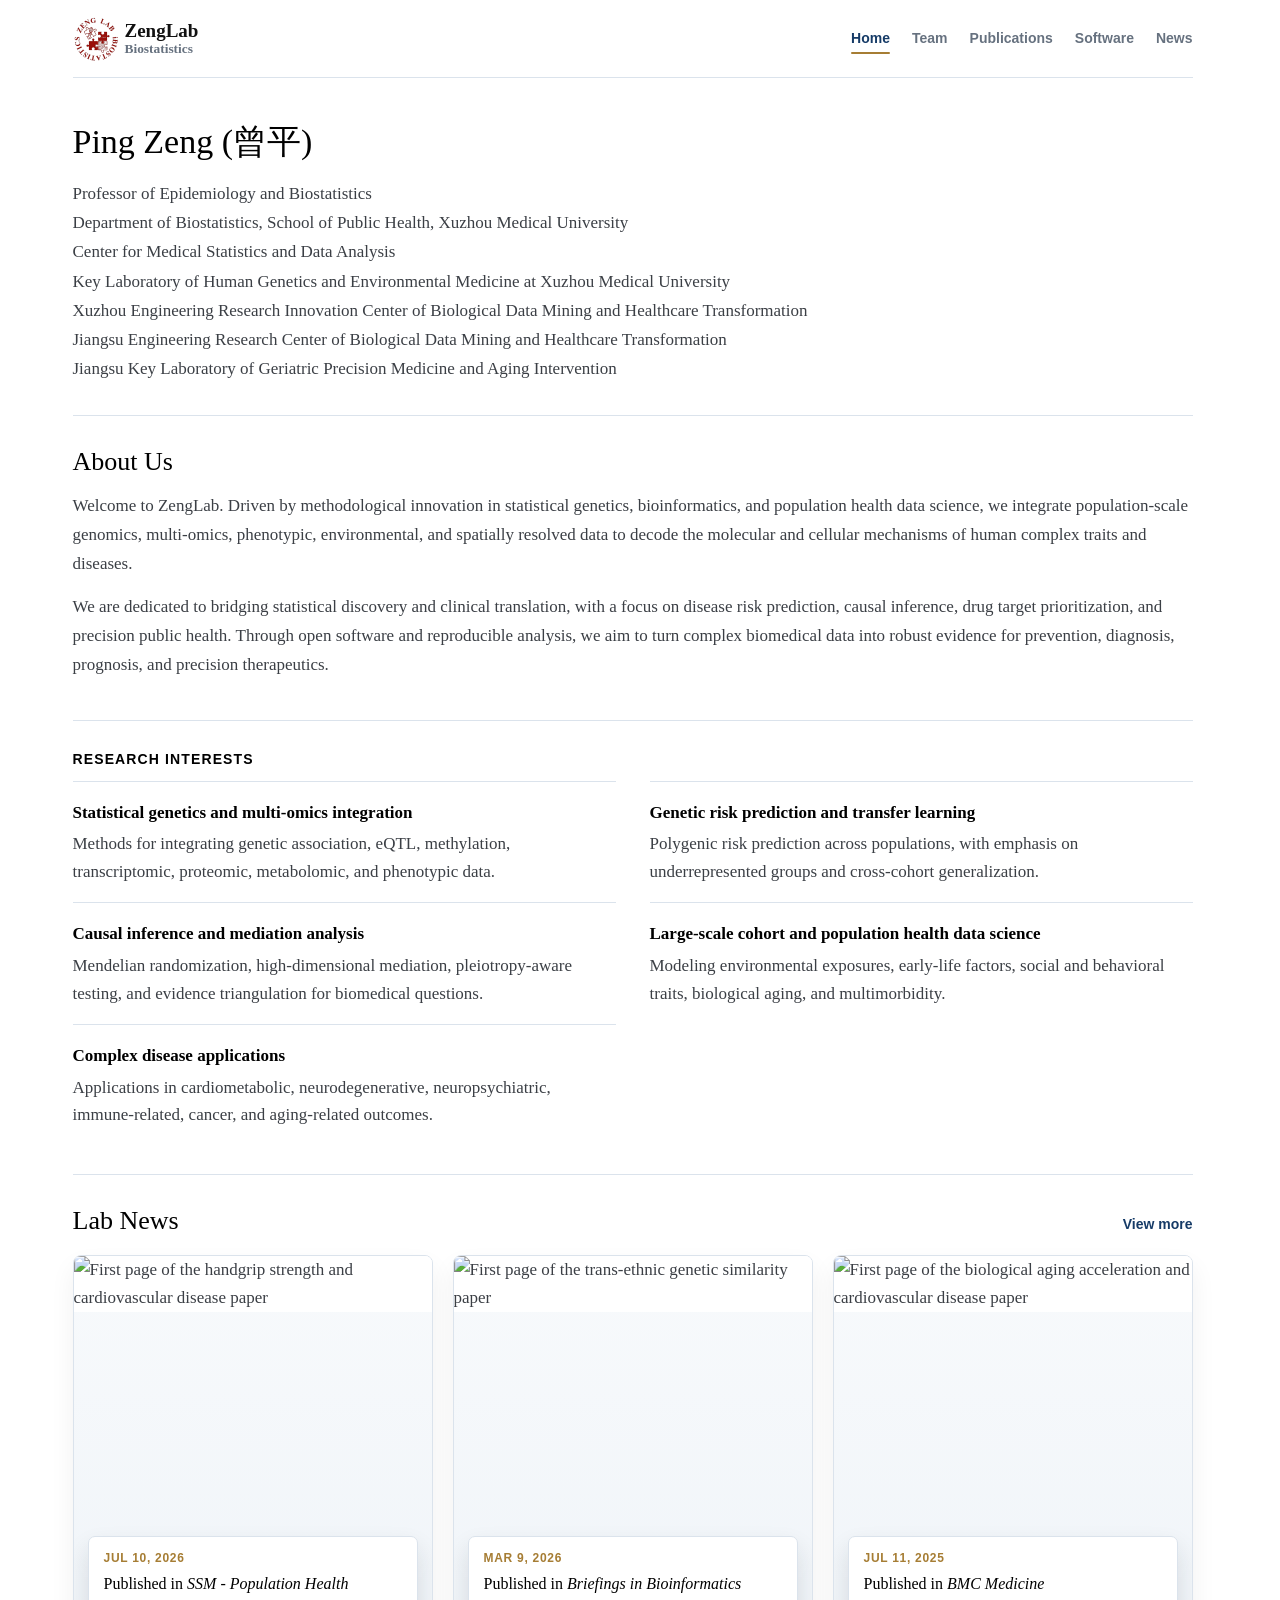
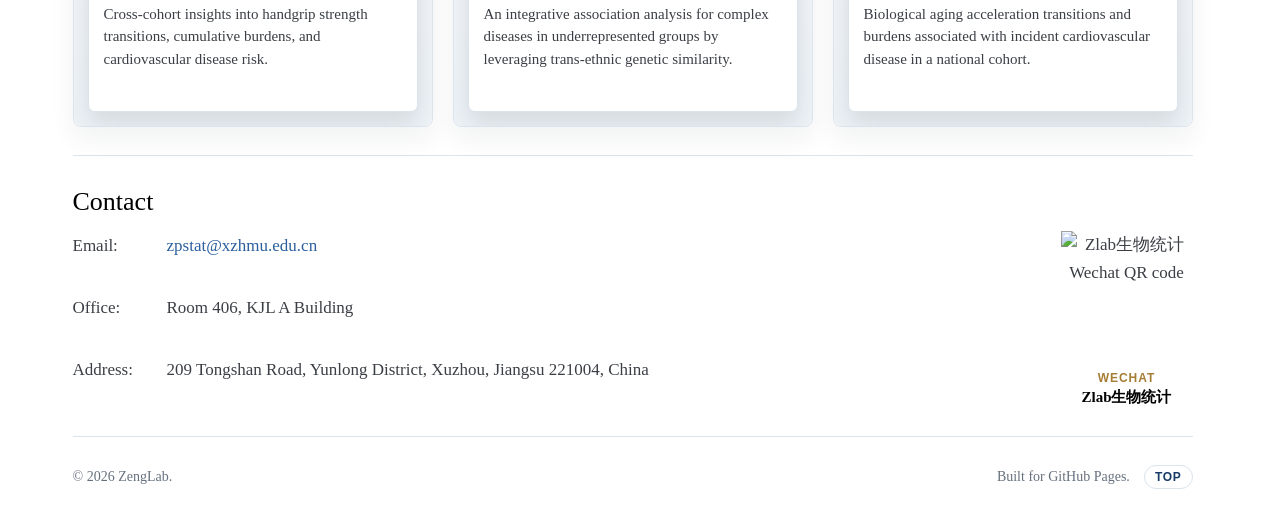
==== commit b4eeca27: "Tighten contact address and QR alignment" ====
--- a/index.html
+++ b/index.html
@@ -153,7 +153,7 @@
           </div>
           <div>
             <dt>Address:</dt>
-            <dd>School of Public Health, Xuzhou Medical University, 209 Tongshan Road, Yunlong District, Xuzhou, Jiangsu 221004, China</dd>
+            <dd>209 Tongshan Road, Yunlong District, Xuzhou, Jiangsu 221004, China</dd>
           </div>
         </dl>
         <aside class="home-wechat" aria-label="ZengLab WeChat">
--- a/styles.css
+++ b/styles.css
@@ -550,7 +550,7 @@
   display: grid;
   grid-template-columns: minmax(0, 1fr) 132px;
   gap: 24px 36px;
-  align-items: start;
+  align-items: stretch;
 }
 
 .home-contact div {
@@ -572,8 +572,10 @@
 .home-wechat {
   display: grid;
   justify-items: center;
+  align-content: space-between;
   gap: 8px;
   width: 132px;
+  height: 100%;
   justify-self: end;
   text-align: center;
 }
@@ -1580,6 +1582,7 @@
   .home-wechat {
     justify-self: start;
     width: 126px;
+    height: auto;
   }
 
   .leadership-grid {
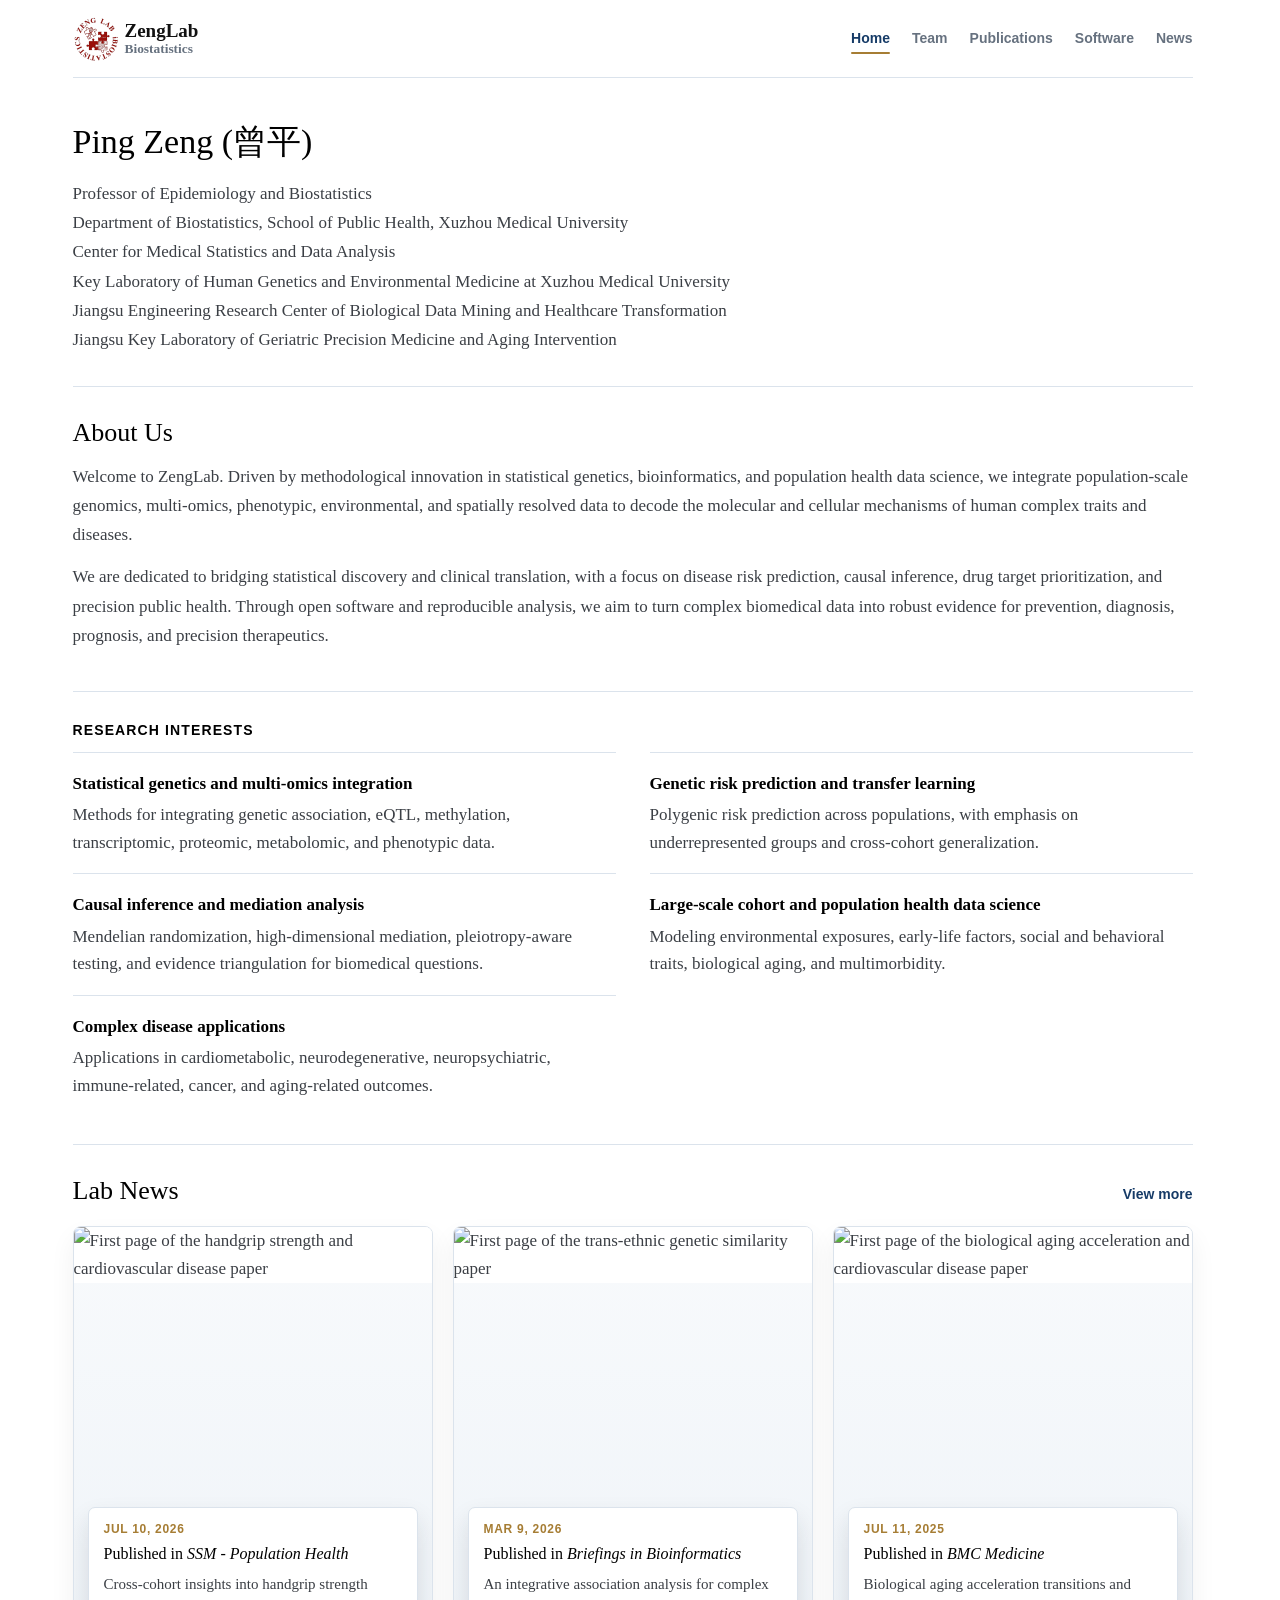
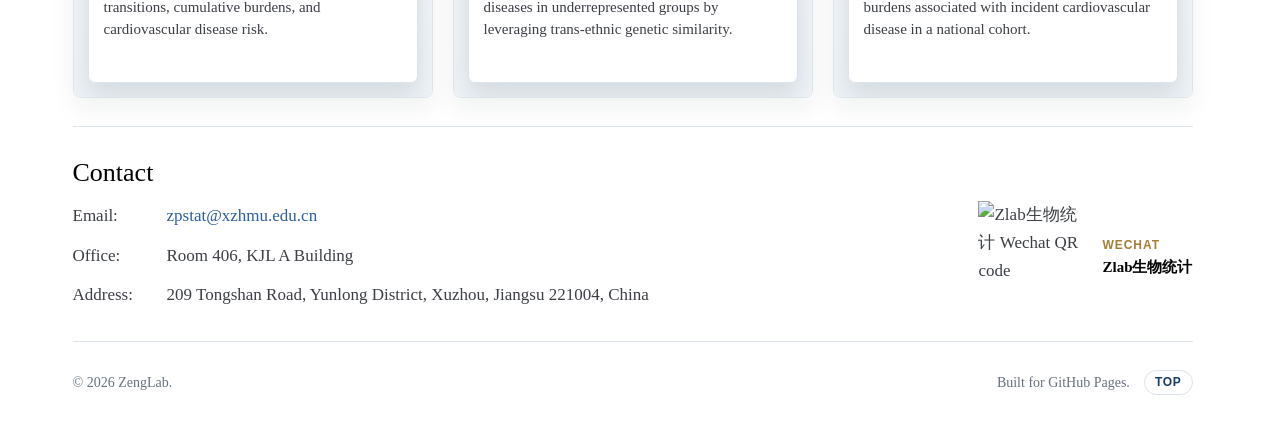
==== commit 11353ef3: "Remove Xuzhou engineering center line" ====
--- a/index.html
+++ b/index.html
@@ -50,7 +50,6 @@
          Department of Biostatistics, School of Public Health,  Xuzhou Medical University<br>
          Center for Medical Statistics and Data Analysis<br>
          Key Laboratory of Human Genetics and Environmental Medicine at Xuzhou Medical University<br>
-         Xuzhou Engineering Research Innovation Center of Biological Data Mining and Healthcare Transformation<br>
          Jiangsu Engineering Research Center of Biological Data Mining and Healthcare Transformation<br>
          Jiangsu Key Laboratory of Geriatric Precision Medicine and Aging Intervention<br>
         </p>
--- a/styles.css
+++ b/styles.css
@@ -548,9 +548,9 @@
 
 .home-contact-layout {
   display: grid;
-  grid-template-columns: minmax(0, 1fr) 132px;
-  gap: 24px 36px;
-  align-items: stretch;
+  grid-template-columns: minmax(0, 1fr) max-content;
+  gap: 24px 30px;
+  align-items: start;
 }
 
 .home-contact div {
@@ -570,24 +570,25 @@
 }
 
 .home-wechat {
-  display: grid;
-  justify-items: center;
-  align-content: space-between;
-  gap: 8px;
-  width: 132px;
-  height: 100%;
+  display: flex;
+  align-items: center;
+  justify-content: flex-end;
+  gap: 12px;
+  width: fit-content;
+  max-width: 100%;
   justify-self: end;
-  text-align: center;
+  text-align: left;
 }
 
 .home-wechat img {
   display: block;
-  width: 100%;
+  flex: 0 0 112px;
+  width: 112px;
   height: auto;
 }
 
 .home-wechat-copy h3 {
-  margin: 0 0 3px;
+  margin: 0 0 5px;
   color: var(--gold);
   font-family: Arial, Helvetica, sans-serif;
   font-size: 12px;
@@ -602,7 +603,7 @@
   color: #000;
   font-size: 15px;
   font-weight: 600;
-  line-height: 1.3;
+  line-height: 1.35;
   white-space: nowrap;
 }
 
@@ -1581,8 +1582,6 @@
 
   .home-wechat {
     justify-self: start;
-    width: 126px;
-    height: auto;
   }
 
   .leadership-grid {
@@ -1699,7 +1698,7 @@
   }
 
   .home-wechat {
-    width: 118px;
+    width: fit-content;
   }
 
   .publications-intro {
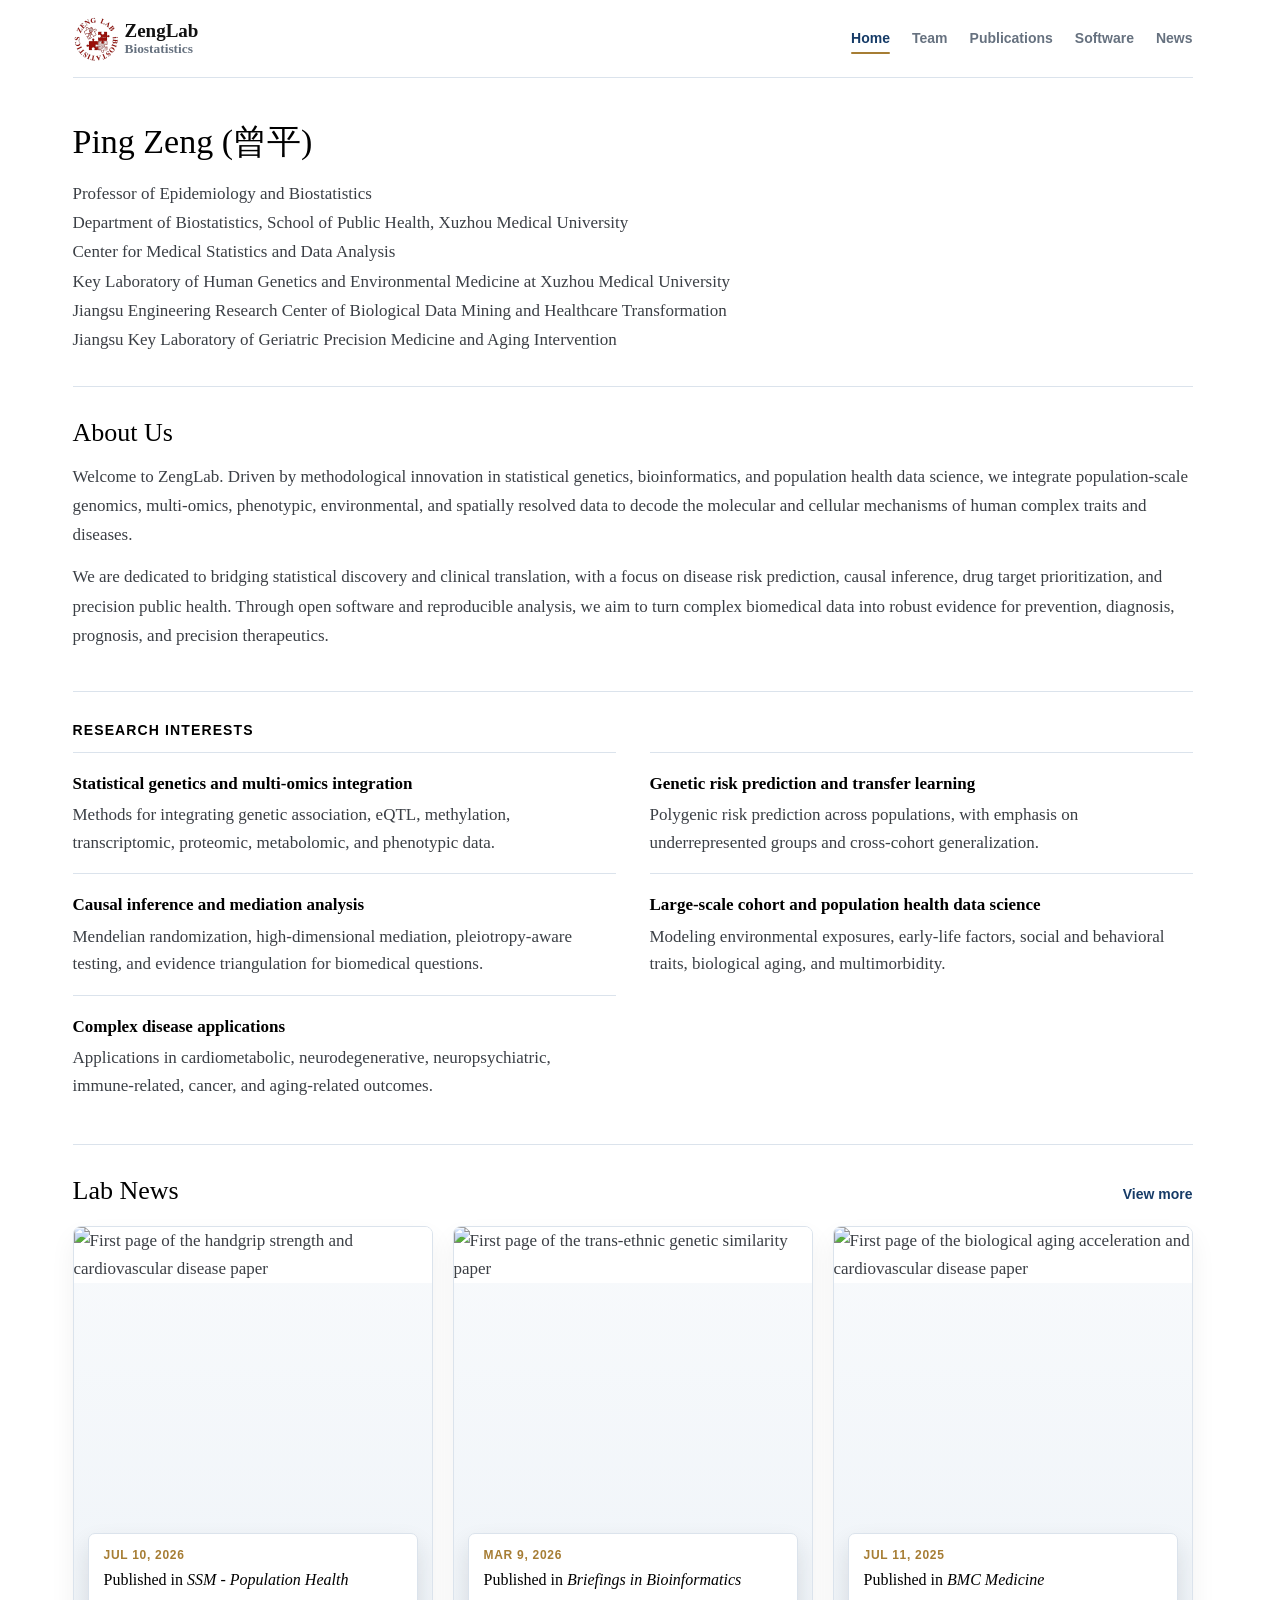
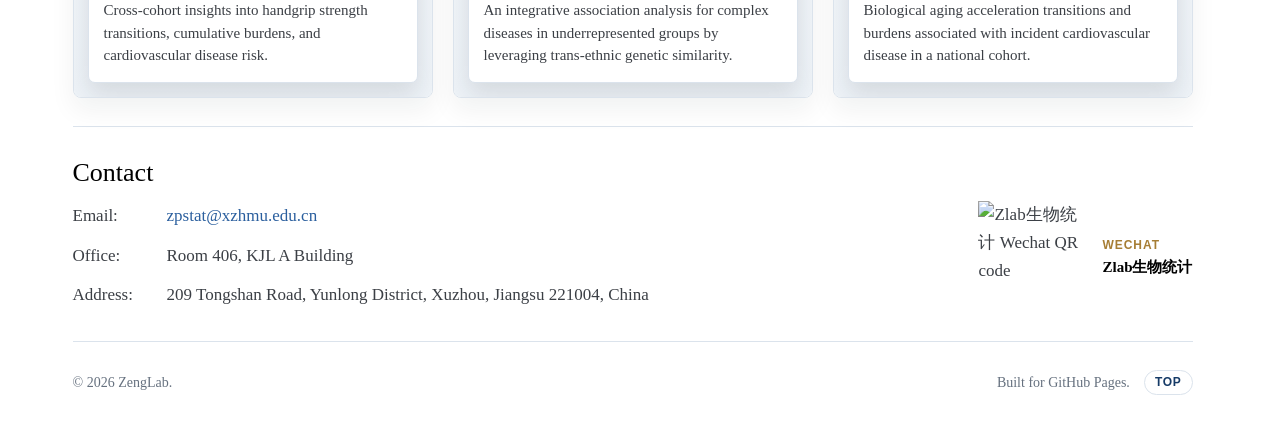
==== commit 3a1c5a68: "Equalize home news body heights" ====
--- a/index.html
+++ b/index.html
@@ -173,6 +173,75 @@
       <a class="back-to-top" href="#top">Top</a>
     </span>
   </footer>
+  <script>
+    (() => {
+      const newsGrid = document.querySelector('.lab-news .news-grid');
+      if (!newsGrid) {
+        return;
+      }
+
+      const newsCards = Array.from(newsGrid.querySelectorAll('.news-card'));
+      const newsBodies = newsCards.map((card) => card.querySelector('.news-body')).filter(Boolean);
+      if (!newsCards.length || !newsBodies.length) {
+        return;
+      }
+
+      let rafId = 0;
+
+      const setHeights = (value) => {
+        newsBodies.forEach((body) => {
+          body.style.height = value;
+        });
+      };
+
+      const syncHeights = () => {
+        cancelAnimationFrame(rafId);
+        rafId = requestAnimationFrame(() => {
+          if (window.innerWidth <= 900) {
+            setHeights('');
+            return;
+          }
+
+          setHeights('auto');
+
+          const rows = new Map();
+          newsCards.forEach((card) => {
+            const top = Math.round(card.getBoundingClientRect().top);
+            if (!rows.has(top)) {
+              rows.set(top, []);
+            }
+            rows.get(top).push(card);
+          });
+
+          rows.forEach((cards) => {
+            const maxHeight = Math.max(
+              ...cards.map((card) => {
+                const body = card.querySelector('.news-body');
+                return body ? Math.ceil(body.getBoundingClientRect().height) : 0;
+              })
+            );
+
+            cards.forEach((card) => {
+              const body = card.querySelector('.news-body');
+              if (body) {
+                body.style.height = `${maxHeight}px`;
+              }
+            });
+          });
+        });
+      };
+
+      window.addEventListener('load', syncHeights, { once: true });
+      window.addEventListener('resize', syncHeights);
+      window.addEventListener('orientationchange', syncHeights);
+
+      if (document.readyState === 'complete') {
+        syncHeights();
+      } else {
+        document.addEventListener('DOMContentLoaded', syncHeights, { once: true });
+      }
+    })();
+  </script>
 </body>
 </html>
 
--- a/styles.css
+++ b/styles.css
@@ -632,8 +632,20 @@
 
 .news-grid {
   display: grid;
-  grid-template-columns: repeat(3, minmax(0, 1fr));
+  grid-template-columns: repeat(auto-fit, minmax(320px, 1fr));
   gap: 20px;
+}
+
+@media (min-width: 901px) and (max-width: 1080px) {
+  .news-grid {
+    grid-template-columns: repeat(2, minmax(0, 1fr));
+  }
+
+  .news-grid .news-card:last-child:nth-child(odd) {
+    grid-column: 1 / -1;
+    width: calc((100% - 20px) / 2);
+    justify-self: center;
+  }
 }
 
 .news-card {
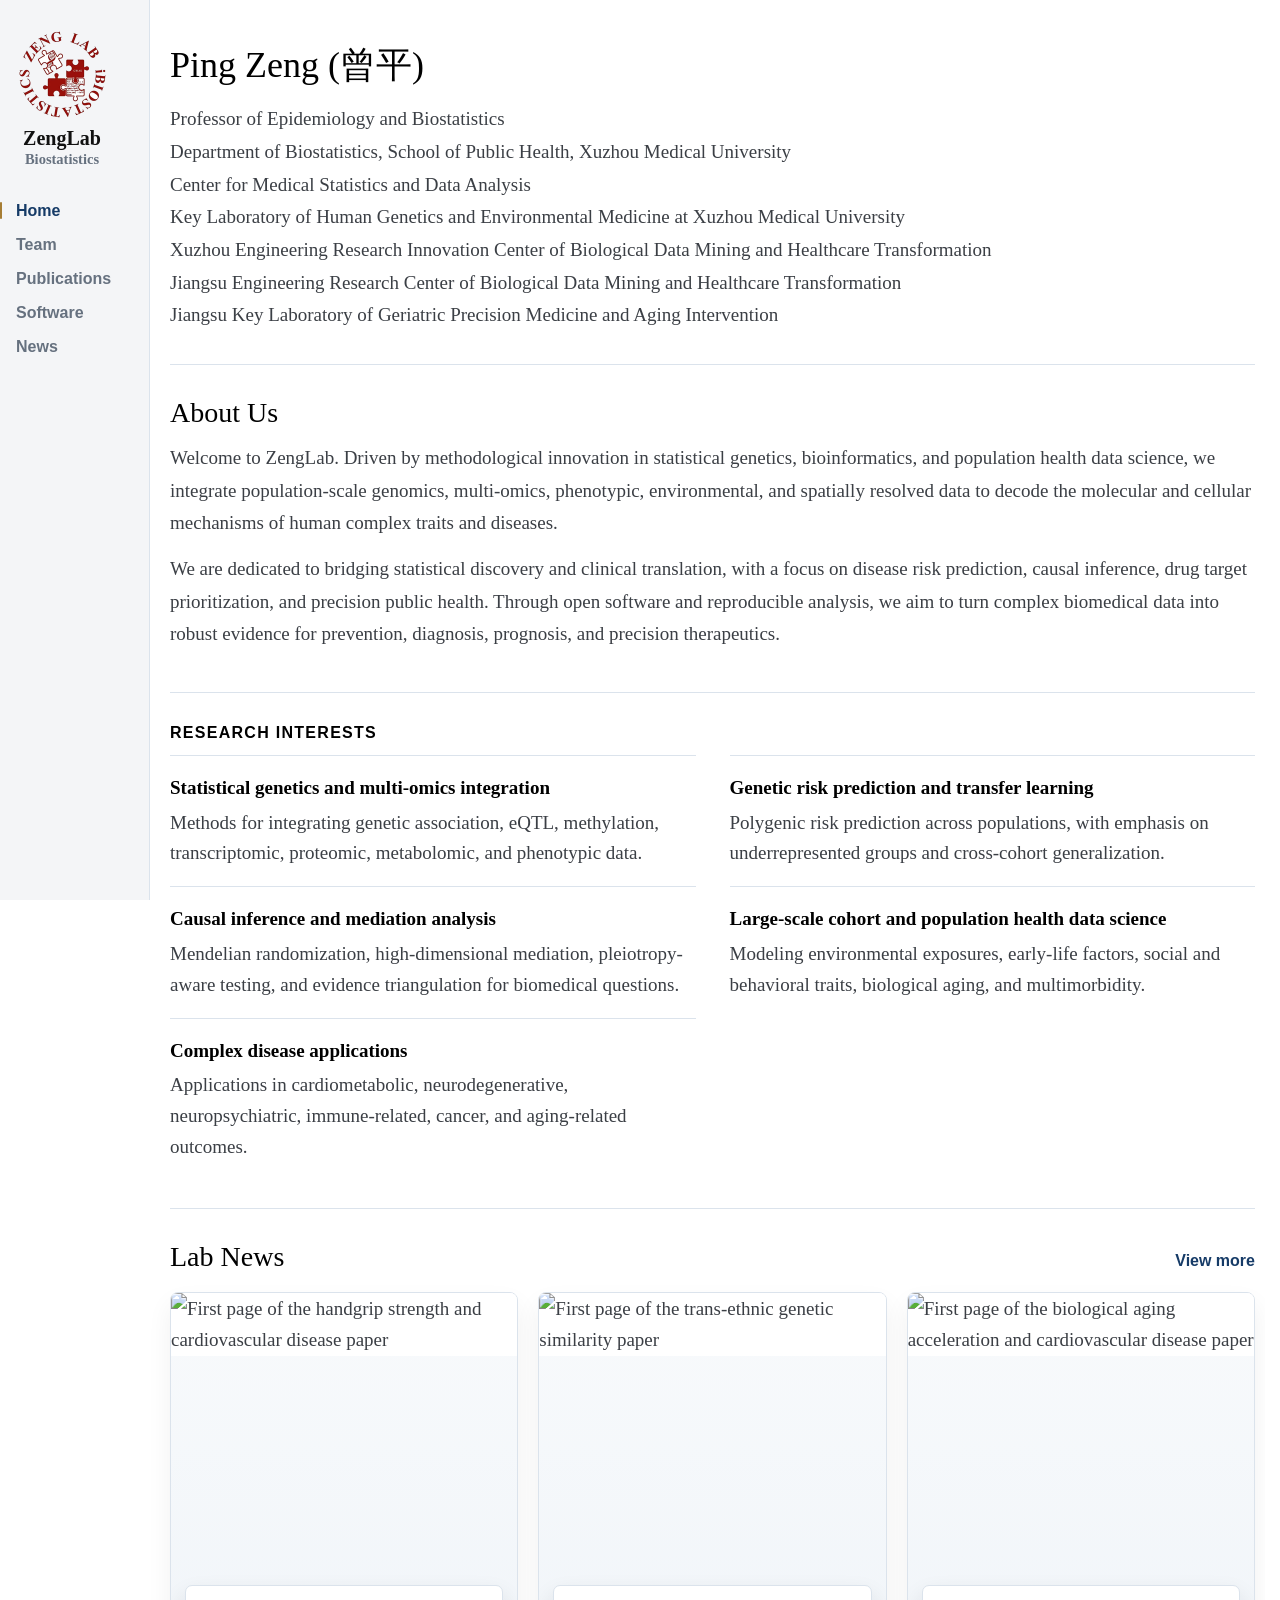
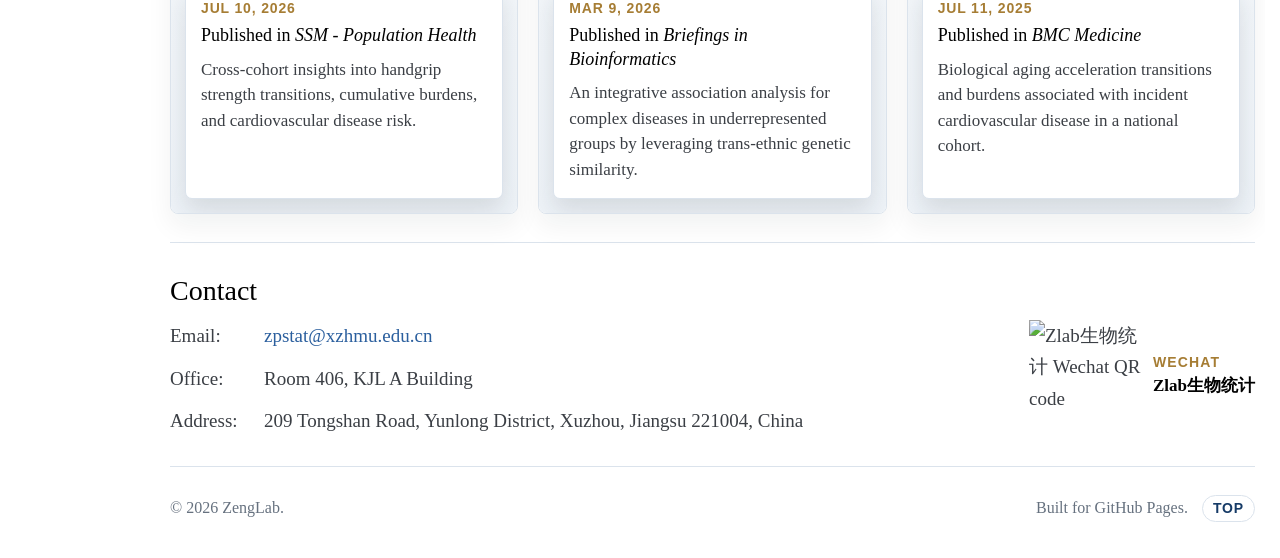
==== commit 8ddd6e1b: "Update index.html" ====
--- a/index.html
+++ b/index.html
@@ -50,6 +50,7 @@
          Department of Biostatistics, School of Public Health,  Xuzhou Medical University<br>
          Center for Medical Statistics and Data Analysis<br>
          Key Laboratory of Human Genetics and Environmental Medicine at Xuzhou Medical University<br>
+         Xuzhou Engineering Research Innovation Center of Biological Data Mining and Healthcare Transformation<br>
          Jiangsu Engineering Research Center of Biological Data Mining and Healthcare Transformation<br>
          Jiangsu Key Laboratory of Geriatric Precision Medicine and Aging Intervention<br>
         </p>
--- a/styles.css
+++ b/styles.css
@@ -13,6 +13,7 @@
   --logo-plate: #ffffff;
   --logo-shadow: 0 0 0 1px rgba(219, 227, 236, 0.65);
   --shadow: 0 18px 45px rgba(23, 32, 42, 0.08);
+  --side-nav-width: 150px;
 }
 
 * {
@@ -31,7 +32,7 @@
   color: var(--body);
   background: #fff;
   font-family: Georgia, "Times New Roman", serif;
-  font-size: 17px;
+  font-size: 19px;
   line-height: 1.65;
 }
 
@@ -102,7 +103,7 @@
   margin: 0;
   color: var(--gold);
   font-family: Arial, Helvetica, sans-serif;
-  font-size: 12px;
+  font-size: 14px;
   font-weight: 700;
   letter-spacing: 0.1em;
   line-height: 1.2;
@@ -112,14 +113,14 @@
 .launch-title {
   margin: 0;
   color: #000;
-  font-size: clamp(34px, 4vw, 54px);
+  font-size: clamp(36px, 4vw, 56px);
   line-height: 1;
 }
 
 .launch-subtitle {
   margin: 0;
   color: var(--muted);
-  font-size: 15px;
+  font-size: 17px;
   line-height: 1.35;
 }
 
@@ -154,7 +155,7 @@
 .site-footer {
   position: relative;
   z-index: 1;
-  width: min(1120px, calc(100% - 42px));
+  width: calc(100% - 20px);
   margin: 0 auto;
 }
 
@@ -215,13 +216,13 @@
 
 .brand strong {
   color: var(--ink);
-  font-size: 19px;
+  font-size: 21px;
   line-height: 1;
 }
 
 .brand small {
   color: var(--muted);
-  font-size: 13.4px;
+  font-size: 15.4px;
   font-weight: 600;
   line-height: 1;
 }
@@ -239,7 +240,7 @@
   color: var(--muted);
   padding: 8px 0;
   font-family: Arial, Helvetica, sans-serif;
-  font-size: 14px;
+  font-size: 16px;
   font-weight: 700;
   line-height: 1.1;
   white-space: nowrap;
@@ -270,6 +271,103 @@
   transform: scaleX(1);
 }
 
+@media (min-width: 901px) {
+  main,
+  .site-footer {
+    width: calc(100% - var(--side-nav-width) - 30px);
+    margin-left: calc(var(--side-nav-width) + 20px);
+    margin-right: 10px;
+  }
+
+  .site-header {
+    position: fixed;
+    top: 0;
+    left: 0;
+    bottom: 0;
+    z-index: 10;
+    width: var(--side-nav-width);
+    height: 100vh;
+    min-height: 0;
+    margin: 0;
+    display: flex;
+    flex-direction: column;
+    align-items: flex-start;
+    justify-content: flex-start;
+    gap: 26px;
+    padding: 28px 16px 24px;
+    background: #f4f5f7;
+    backdrop-filter: none;
+    border-bottom: 0;
+    border-right: 1px solid var(--line);
+  }
+
+  .brand {
+    flex-direction: column;
+    align-items: center;
+    gap: 8px;
+    text-align: center;
+  }
+
+  .brand-mark {
+    width: 92px;
+    height: 92px;
+  }
+
+  .brand-text {
+    width: 92px;
+    align-items: center;
+    height: auto;
+    gap: 4px;
+  }
+
+  .brand strong,
+  .brand small {
+    width: 100%;
+    text-align: center;
+  }
+
+  .brand strong {
+    font-size: 20px;
+  }
+
+  .brand small {
+    font-size: 14.5px;
+  }
+
+  .nav {
+    width: 100%;
+    flex-direction: column;
+    align-items: stretch;
+    justify-content: flex-start;
+    gap: 3px;
+    flex-wrap: nowrap;
+    margin-top: 2px;
+  }
+
+  .nav a {
+    display: block;
+    padding: 6px 10px 6px 0;
+    text-align: left;
+    line-height: 1.2;
+  }
+
+  .nav a::after {
+    top: 7px;
+    right: auto;
+    bottom: 7px;
+    left: -16px;
+    width: 2px;
+    height: auto;
+    transform: scaleY(0);
+    transform-origin: top;
+  }
+
+  .nav a:hover::after,
+  .nav a.active::after {
+    transform: scaleY(1);
+  }
+}
+
 .hero {
   min-height: calc(100vh - 78px);
   display: grid;
@@ -288,7 +386,7 @@
   margin: 0 0 10px;
   color: var(--rust);
   font-family: Arial, Helvetica, sans-serif;
-  font-size: 13px;
+  font-size: 15px;
   font-weight: 700;
   letter-spacing: 0.08em;
   text-transform: uppercase;
@@ -311,23 +409,23 @@
 
 h1 {
   margin-bottom: 18px;
-  font-size: clamp(42px, 6vw, 72px);
+  font-size: clamp(44px, 6vw, 74px);
 }
 
 h2 {
   margin-bottom: 16px;
-  font-size: 30px;
+  font-size: 32px;
 }
 
 h3 {
   margin-bottom: 10px;
-  font-size: 21px;
+  font-size: 23px;
 }
 
 .lead {
   max-width: 760px;
   color: #2b3740;
-  font-size: 23px;
+  font-size: 25px;
   line-height: 1.45;
 }
 
@@ -352,7 +450,7 @@
   border-radius: 7px;
   padding: 9px 15px;
   font-family: Arial, Helvetica, sans-serif;
-  font-size: 14px;
+  font-size: 16px;
   font-weight: 700;
   line-height: 1.2;
 }
@@ -441,7 +539,7 @@
 .profile figcaption {
   margin-top: 14px;
   color: var(--muted);
-  font-size: 15px;
+  font-size: 17px;
   line-height: 1.45;
 }
 
@@ -452,7 +550,7 @@
 
 .profile figcaption strong {
   color: var(--ink);
-  font-size: 17px;
+  font-size: 19px;
 }
 
 .home-intro {
@@ -467,14 +565,14 @@
 .home-profile-copy h1 {
   margin-bottom: 16px;
   color: #000;
-  font-size: 34px;
+  font-size: 36px;
   line-height: 1.2;
 }
 
 .home-affiliation {
   margin: 0;
   color: var(--body);
-  font-size: 17px;
+  font-size: 19px;
   line-height: 1.72;
 }
 
@@ -487,7 +585,7 @@
 .home-section h2 {
   margin-bottom: 12px;
   color: #000;
-  font-size: 26px;
+  font-size: 28px;
   line-height: 1.25;
 }
 
@@ -495,14 +593,14 @@
 .home-contact {
   margin-bottom: 13px;
   color: var(--body);
-  font-size: 17px;
+  font-size: 19px;
   line-height: 1.72;
 }
 
 .research-interests h2 {
   color: #000;
   font-family: Arial, Helvetica, sans-serif;
-  font-size: 14px;
+  font-size: 16px;
   font-weight: 700;
   letter-spacing: 0.08em;
   text-transform: uppercase;
@@ -521,7 +619,7 @@
   margin: 0;
   border-top: 1px solid var(--line);
   padding: 17px 0;
-  font-size: 17px;
+  font-size: 19px;
   line-height: 1.62;
 }
 
@@ -591,7 +689,7 @@
   margin: 0 0 5px;
   color: var(--gold);
   font-family: Arial, Helvetica, sans-serif;
-  font-size: 12px;
+  font-size: 14px;
   font-weight: 700;
   letter-spacing: 0.08em;
   line-height: 1.2;
@@ -601,7 +699,7 @@
 .home-wechat-copy p {
   margin: 0;
   color: #000;
-  font-size: 15px;
+  font-size: 17px;
   font-weight: 600;
   line-height: 1.35;
   white-space: nowrap;
@@ -622,7 +720,7 @@
 .section-title-row a {
   color: var(--teal-dark);
   font-family: Arial, Helvetica, sans-serif;
-  font-size: 14px;
+  font-size: 16px;
   font-weight: 700;
 }
 
@@ -656,7 +754,7 @@
   border-radius: 8px;
   background: #fff;
   color: inherit;
-  min-height: 470px;
+  min-height: 520px;
   box-shadow: 0 12px 26px rgba(23, 32, 42, 0.06);
   transition: border-color 160ms ease, box-shadow 160ms ease, transform 160ms ease;
 }
@@ -675,7 +773,7 @@
 
 .news-cover {
   display: block;
-  height: 470px;
+  height: 520px;
   overflow: hidden;
   border-bottom: 0;
   padding: 0;
@@ -704,7 +802,7 @@
   right: 14px;
   bottom: 14px;
   left: 14px;
-  height: 176px;
+  height: auto;
   border: 1px solid var(--line);
   border-radius: 7px;
   background: #fff;
@@ -723,7 +821,7 @@
   display: block;
   color: var(--gold);
   font-family: Arial, Helvetica, sans-serif;
-  font-size: 12px;
+  font-size: 14px;
   font-weight: 700;
   letter-spacing: 0.06em;
   line-height: 1.2;
@@ -733,7 +831,7 @@
 .news-body h3 {
   margin: 7px 0 9px;
   color: #000;
-  font-size: 16px;
+  font-size: 18px;
   line-height: 1.32;
 }
 
@@ -745,7 +843,7 @@
 .news-body p {
   margin: 0;
   color: var(--body);
-  font-size: 15px;
+  font-size: 17px;
   line-height: 1.5;
 }
 
@@ -816,7 +914,7 @@
 .software-card p {
   margin-bottom: 0;
   color: var(--muted);
-  font-size: 15.5px;
+  font-size: 17.5px;
   line-height: 1.6;
 }
 
@@ -873,7 +971,7 @@
 .number {
   color: var(--gold);
   font-family: Arial, Helvetica, sans-serif;
-  font-size: 14px;
+  font-size: 16px;
   font-weight: 700;
 }
 
@@ -892,7 +990,7 @@
   display: block;
   color: var(--teal-dark);
   font-family: Arial, Helvetica, sans-serif;
-  font-size: 32px;
+  font-size: 34px;
   line-height: 1;
 }
 
@@ -900,7 +998,7 @@
   display: block;
   margin-top: 8px;
   color: var(--muted);
-  font-size: 14px;
+  font-size: 16px;
   line-height: 1.5;
 }
 
@@ -912,7 +1010,7 @@
 .page-title {
   margin-bottom: 10px;
   color: #000;
-  font-size: 26px;
+  font-size: 28px;
   line-height: 1.25;
 }
 
@@ -920,7 +1018,7 @@
   max-width: 720px;
   margin-bottom: 6px;
   color: var(--muted);
-  font-size: 15px;
+  font-size: 17px;
   line-height: 1.58;
 }
 
@@ -941,7 +1039,7 @@
   cursor: pointer;
   padding: 8px 0;
   font-family: Arial, Helvetica, sans-serif;
-  font-size: 14px;
+  font-size: 16px;
   font-weight: 700;
   line-height: 1.2;
 }
@@ -999,7 +1097,7 @@
   margin: 0;
   color: var(--rust);
   font-family: Arial, Helvetica, sans-serif;
-  font-size: 14px;
+  font-size: 16px;
   font-weight: 700;
   letter-spacing: 0.08em;
 }
@@ -1013,7 +1111,7 @@
   margin-bottom: 16px;
   padding-left: 8px;
   color: var(--body);
-  font-size: 17px;
+  font-size: 19px;
   line-height: 1.7;
 }
 
@@ -1092,7 +1190,7 @@
   margin: 0;
   color: var(--rust);
   font-family: Arial, Helvetica, sans-serif;
-  font-size: 13px;
+  font-size: 15px;
   font-weight: 700;
   letter-spacing: 0.08em;
   line-height: 1.2;
@@ -1116,7 +1214,7 @@
 .pi-body strong {
   display: block;
   color: #000;
-  font-size: 17px;
+  font-size: 19px;
   font-weight: 600;
   line-height: 1.35;
 }
@@ -1124,7 +1222,7 @@
 .pi-body a,
 .supervisor-row a {
   color: var(--teal);
-  font-size: 17px;
+  font-size: 19px;
   font-weight: 400;
 }
 
@@ -1161,7 +1259,7 @@
 
 .supervisor-row strong {
   color: #000;
-  font-size: 17px;
+  font-size: 19px;
   font-weight: 600;
 }
 
@@ -1211,7 +1309,7 @@
 .student-grid strong,
 .alumni-list strong {
   color: #000;
-  font-size: 17px;
+  font-size: 19px;
   font-weight: 600;
   line-height: 1.35;
 }
@@ -1220,7 +1318,7 @@
 .alumni-list span {
   margin-top: 5px;
   color: var(--body);
-  font-size: 17px;
+  font-size: 19px;
   font-weight: 400;
   line-height: 1.35;
 }
@@ -1252,7 +1350,7 @@
   max-width: 760px;
   margin-bottom: 6px;
   color: var(--muted);
-  font-size: 15px;
+  font-size: 17px;
   line-height: 1.58;
 }
 
@@ -1287,7 +1385,7 @@
   border-left: 2px solid transparent;
   padding: 8px 0 8px 14px;
   color: var(--muted);
-  font-size: 14px;
+  font-size: 16px;
   font-weight: 700;
   line-height: 1.25;
 }
@@ -1343,7 +1441,7 @@
 .software-item-header h2 {
   margin: 0 0 4px;
   color: #000;
-  font-size: 24px;
+  font-size: 26px;
   font-weight: 600;
   line-height: 1.2;
 }
@@ -1351,7 +1449,7 @@
 .software-item-header p {
   margin: 0;
   color: var(--muted);
-  font-size: 17px;
+  font-size: 19px;
   font-weight: 600;
   line-height: 1.45;
 }
@@ -1361,7 +1459,7 @@
   margin: 0;
   padding: 18px 22px 20px;
   color: var(--body);
-  font-size: 17px;
+  font-size: 19px;
   line-height: 1.7;
 }
 
@@ -1377,14 +1475,14 @@
 
 .software-card h2 {
   margin-bottom: 8px;
-  font-size: 24px;
+  font-size: 26px;
 }
 
 .software-card a {
   align-self: flex-start;
   white-space: nowrap;
   font-family: Arial, Helvetica, sans-serif;
-  font-size: 14px;
+  font-size: 16px;
   font-weight: 700;
 }
 
@@ -1414,7 +1512,7 @@
   margin: 0;
   color: var(--rust);
   font-family: Arial, Helvetica, sans-serif;
-  font-size: 14px;
+  font-size: 16px;
   font-weight: 700;
   letter-spacing: 0.08em;
   line-height: 1.2;
@@ -1445,7 +1543,7 @@
 .news-entry time {
   color: var(--gold);
   font-family: Arial, Helvetica, sans-serif;
-  font-size: 12px;
+  font-size: 14px;
   font-weight: 700;
   letter-spacing: 0.06em;
   line-height: 1.25;
@@ -1455,7 +1553,7 @@
 .news-entry h3 {
   margin: 0 0 8px;
   color: #000;
-  font-size: 18px;
+  font-size: 20px;
   line-height: 1.35;
 }
 
@@ -1467,14 +1565,14 @@
 .news-entry p {
   margin: 0 0 10px;
   color: var(--body);
-  font-size: 17px;
+  font-size: 19px;
   line-height: 1.58;
 }
 
 .news-entry a {
   color: var(--teal);
   font-family: Arial, Helvetica, sans-serif;
-  font-size: 14px;
+  font-size: 16px;
   font-weight: 700;
 }
 
@@ -1489,7 +1587,7 @@
   gap: 18px;
   padding: 28px 0 36px;
   color: var(--muted);
-  font-size: 14px;
+  font-size: 16px;
 }
 
 .footer-links {
@@ -1510,7 +1608,7 @@
   color: var(--teal-dark);
   padding: 4px 10px;
   font-family: Arial, Helvetica, sans-serif;
-  font-size: 12px;
+  font-size: 14px;
   font-weight: 700;
   letter-spacing: 0.06em;
   line-height: 1.2;
@@ -1632,7 +1730,7 @@
     border-radius: 6px;
     background: #fff;
     padding: 6px 9px;
-    font-size: 13px;
+    font-size: 15px;
   }
 }
 
@@ -1640,19 +1738,19 @@
   .site-header,
   main,
   .site-footer {
-    width: min(100% - 28px, 1120px);
+    width: calc(100% - 20px);
   }
 
   body {
-    font-size: 16px;
+    font-size: 18px;
   }
 
   h1 {
-    font-size: 42px;
+    font-size: 44px;
   }
 
   .home-profile-copy h1 {
-    font-size: 32px;
+    font-size: 34px;
   }
 
   .brand-mark {
@@ -1666,7 +1764,7 @@
   }
 
   .home-section h2 {
-    font-size: 24px;
+    font-size: 26px;
   }
 
   .section-title-row {
@@ -1676,7 +1774,7 @@
   }
 
   .research-interests h2 {
-    font-size: 14px;
+    font-size: 16px;
   }
 
   .news-card {
@@ -1697,7 +1795,7 @@
   .home-affiliation,
   .home-section p,
   .home-contact {
-    font-size: 17px;
+    font-size: 19px;
   }
 
   .home-contact div {
@@ -1730,12 +1828,12 @@
   }
 
   .page-title {
-    font-size: 24px;
+    font-size: 26px;
   }
 
   .publication-note,
   .software-note {
-    font-size: 15px;
+    font-size: 17px;
   }
 
   .team-section {
@@ -1749,7 +1847,7 @@
   .pi-profile h2,
   .supervisor-panel h2,
   .member-section-heading h2 {
-    font-size: 13px;
+    font-size: 15px;
   }
 
   .pi-profile h2,
@@ -1796,12 +1894,12 @@
   }
 
   .software-item-header h2 {
-    font-size: 22px;
+    font-size: 24px;
   }
 
   .software-description {
     padding: 16px 18px 18px;
-    font-size: 17px;
+    font-size: 19px;
   }
 
   .publication-list {
@@ -1810,20 +1908,20 @@
 
   .publication-list li {
     padding-left: 5px;
-    font-size: 17px;
+    font-size: 19px;
   }
 
   h2 {
-    font-size: 26px;
+    font-size: 28px;
   }
 
   .lead {
-    font-size: 20px;
+    font-size: 22px;
   }
 
   .nav a {
     padding: 8px 9px;
-    font-size: 15px;
+    font-size: 17px;
   }
 
   .hero-actions,
@@ -1869,7 +1967,7 @@
   }
 
   .launch-title {
-    font-size: 36px;
+    font-size: 38px;
   }
 }
 
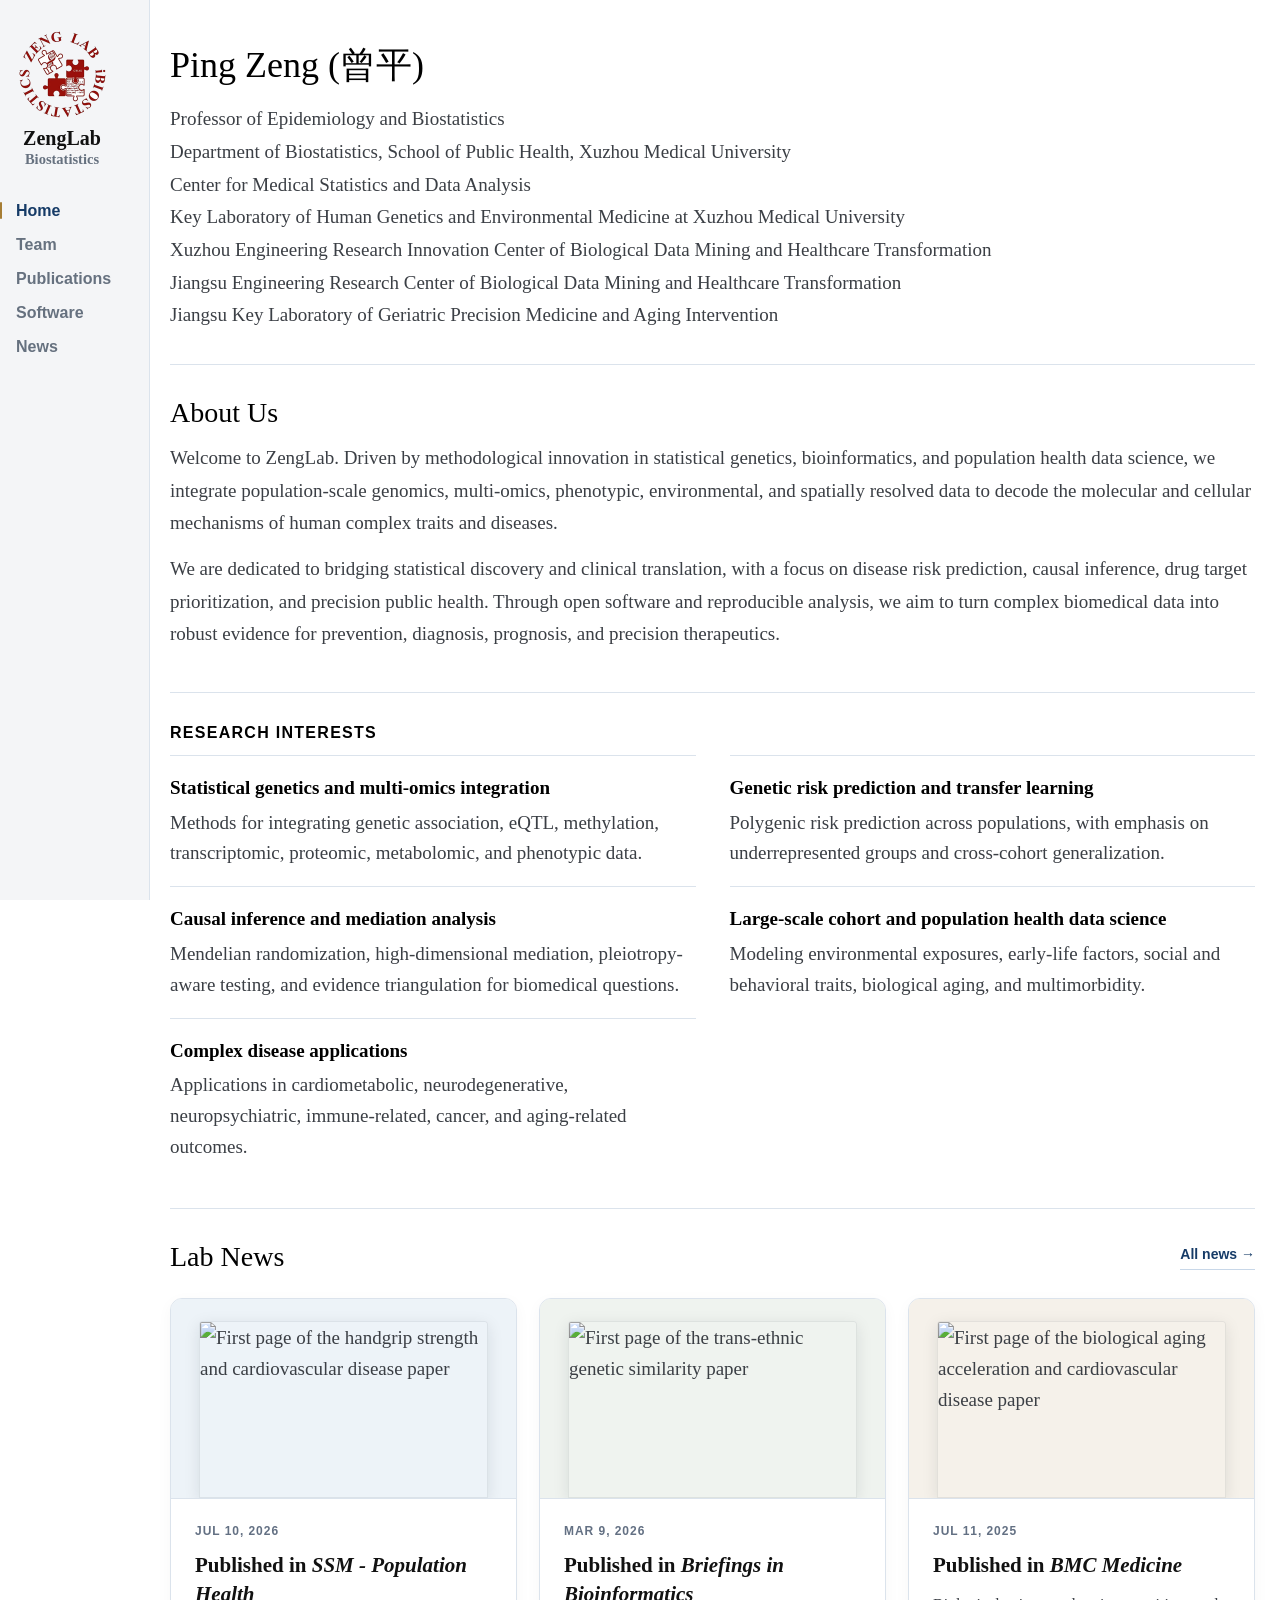
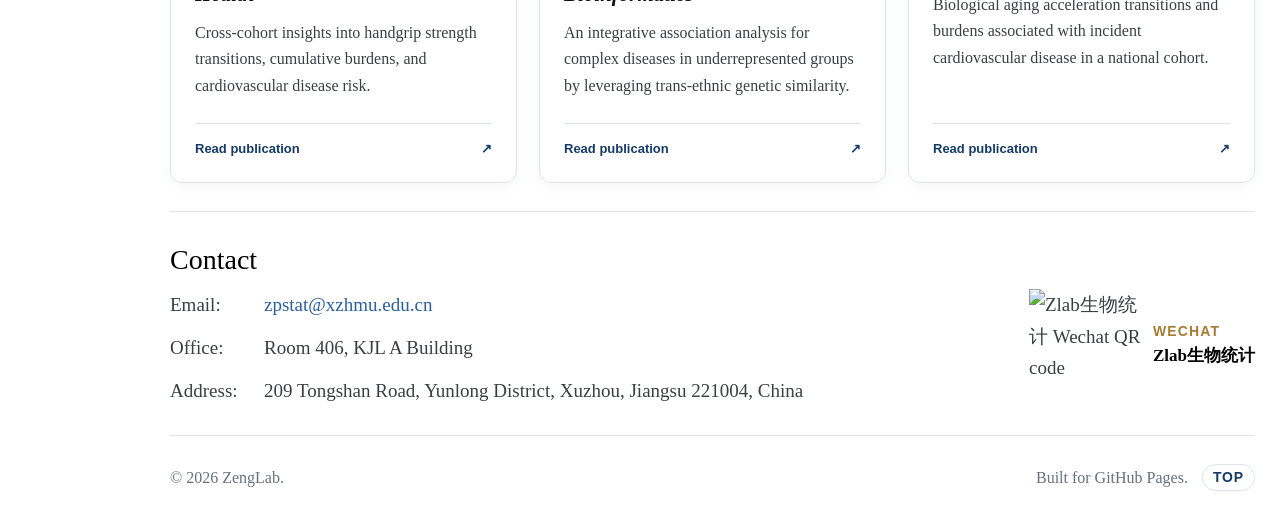
==== commit 3d9a57d0: "Improve home news cards across desktop and mobile" ====
--- a/index.html
+++ b/index.html
@@ -100,40 +100,43 @@
       </ul>
     </section>
 
-    <section class="home-section lab-news">
+    <section class="home-section lab-news" id="lab-news" aria-labelledby="lab-news-heading">
       <div class="section-title-row">
-        <h2>Lab News</h2>
-        <a href="news.html">View more</a>
+        <h2 id="lab-news-heading">Lab News</h2>
+        <a href="news.html">All news <span aria-hidden="true">&rarr;</span></a>
       </div>
       <div class="news-grid">
         <a class="news-card" href="https://doi.org/10.1016/j.ssmph.2026.101946" target="_blank" rel="noopener" aria-label="Open handgrip strength and cardiovascular disease article">
           <div class="news-cover">
-            <img src="assets/news-handgrip-cover.jpg" alt="First page of the handgrip strength and cardiovascular disease paper">
+            <img src="assets/news-handgrip-cover.jpg" alt="First page of the handgrip strength and cardiovascular disease paper" loading="lazy" decoding="async">
           </div>
           <div class="news-body">
             <time datetime="2026-07-10">Jul 10, 2026</time>
             <h3>Published in <em>SSM - Population Health</em></h3>
             <p>Cross-cohort insights into handgrip strength transitions, cumulative burdens, and cardiovascular disease risk.</p>
+            <span class="news-link">Read publication <span aria-hidden="true">&nearr;</span></span>
           </div>
         </a>
         <a class="news-card" href="https://doi.org/10.1093/bib/bbag103" target="_blank" rel="noopener" aria-label="Open trans-ethnic genetic similarity article">
           <div class="news-cover">
-            <img src="assets/news-transethnic-cover.jpg" alt="First page of the trans-ethnic genetic similarity paper">
+            <img src="assets/news-transethnic-cover.jpg" alt="First page of the trans-ethnic genetic similarity paper" loading="lazy" decoding="async">
           </div>
           <div class="news-body">
             <time datetime="2026-03-09">Mar 9, 2026</time>
             <h3>Published in <em>Briefings in Bioinformatics</em></h3>
             <p>An integrative association analysis for complex diseases in underrepresented groups by leveraging trans-ethnic genetic similarity.</p>
+            <span class="news-link">Read publication <span aria-hidden="true">&nearr;</span></span>
           </div>
         </a>
         <a class="news-card" href="https://doi.org/10.1186/s12916-025-04177-w" target="_blank" rel="noopener" aria-label="Open biological aging acceleration and cardiovascular disease article">
           <div class="news-cover">
-            <img src="assets/news-aging-cover.jpg" alt="First page of the biological aging acceleration and cardiovascular disease paper">
+            <img src="assets/news-aging-cover.jpg" alt="First page of the biological aging acceleration and cardiovascular disease paper" loading="lazy" decoding="async">
           </div>
           <div class="news-body">
             <time datetime="2025-07-11">Jul 11, 2025</time>
             <h3>Published in <em>BMC Medicine</em></h3>
             <p>Biological aging acceleration transitions and burdens associated with incident cardiovascular disease in a national cohort.</p>
+            <span class="news-link">Read publication <span aria-hidden="true">&nearr;</span></span>
           </div>
         </a>
       </div>
@@ -174,75 +177,6 @@
       <a class="back-to-top" href="#top">Top</a>
     </span>
   </footer>
-  <script>
-    (() => {
-      const newsGrid = document.querySelector('.lab-news .news-grid');
-      if (!newsGrid) {
-        return;
-      }
-
-      const newsCards = Array.from(newsGrid.querySelectorAll('.news-card'));
-      const newsBodies = newsCards.map((card) => card.querySelector('.news-body')).filter(Boolean);
-      if (!newsCards.length || !newsBodies.length) {
-        return;
-      }
-
-      let rafId = 0;
-
-      const setHeights = (value) => {
-        newsBodies.forEach((body) => {
-          body.style.height = value;
-        });
-      };
-
-      const syncHeights = () => {
-        cancelAnimationFrame(rafId);
-        rafId = requestAnimationFrame(() => {
-          if (window.innerWidth <= 900) {
-            setHeights('');
-            return;
-          }
-
-          setHeights('auto');
-
-          const rows = new Map();
-          newsCards.forEach((card) => {
-            const top = Math.round(card.getBoundingClientRect().top);
-            if (!rows.has(top)) {
-              rows.set(top, []);
-            }
-            rows.get(top).push(card);
-          });
-
-          rows.forEach((cards) => {
-            const maxHeight = Math.max(
-              ...cards.map((card) => {
-                const body = card.querySelector('.news-body');
-                return body ? Math.ceil(body.getBoundingClientRect().height) : 0;
-              })
-            );
-
-            cards.forEach((card) => {
-              const body = card.querySelector('.news-body');
-              if (body) {
-                body.style.height = `${maxHeight}px`;
-              }
-            });
-          });
-        });
-      };
-
-      window.addEventListener('load', syncHeights, { once: true });
-      window.addEventListener('resize', syncHeights);
-      window.addEventListener('orientationchange', syncHeights);
-
-      if (document.readyState === 'complete') {
-        syncHeights();
-      } else {
-        document.addEventListener('DOMContentLoaded', syncHeights, { once: true });
-      }
-    })();
-  </script>
 </body>
 </html>
 
--- a/styles.css
+++ b/styles.css
@@ -728,111 +728,116 @@
   color: var(--rust);
 }
 
+/* Home news: clear image and text areas, with content-driven card heights. */
+.lab-news {
+  scroll-margin-top: 24px;
+}
+
+.lab-news .section-title-row {
+  align-items: center;
+  flex-direction: row;
+  gap: 16px;
+  margin-bottom: 24px;
+}
+
+.lab-news .section-title-row > a {
+  flex-shrink: 0;
+  font-size: 14px;
+  border-bottom: 1px solid #c8d7e8;
+  padding-bottom: 3px;
+}
+
 .news-grid {
   display: grid;
-  grid-template-columns: repeat(auto-fit, minmax(320px, 1fr));
-  gap: 20px;
-}
-
-@media (min-width: 901px) and (max-width: 1080px) {
-  .news-grid {
-    grid-template-columns: repeat(2, minmax(0, 1fr));
-  }
-
-  .news-grid .news-card:last-child:nth-child(odd) {
-    grid-column: 1 / -1;
-    width: calc((100% - 20px) / 2);
-    justify-self: center;
-  }
+  grid-template-columns: repeat(3, minmax(0, 1fr));
+  gap: 22px;
 }
 
 .news-card {
-  display: block;
-  position: relative;
+  display: flex;
+  flex-direction: column;
+  min-width: 0;
   overflow: hidden;
   border: 1px solid var(--line);
-  border-radius: 8px;
+  border-radius: 12px;
   background: #fff;
   color: inherit;
-  min-height: 520px;
-  box-shadow: 0 12px 26px rgba(23, 32, 42, 0.06);
-  transition: border-color 160ms ease, box-shadow 160ms ease, transform 160ms ease;
+  box-shadow: 0 4px 16px rgba(23, 32, 42, 0.035);
+  transition: border-color 180ms ease, box-shadow 180ms ease, transform 180ms ease;
 }
 
 .news-card:hover {
   color: inherit;
-  border-color: #c8d7e8;
-  box-shadow: 0 16px 34px rgba(23, 32, 42, 0.1);
-  transform: translateY(-2px);
+  border-color: #b5c9df;
+  box-shadow: 0 12px 28px rgba(23, 32, 42, 0.09);
+  transform: translateY(-3px);
 }
 
 .news-card:focus-visible {
-  outline: 2px solid rgba(43, 95, 158, 0.42);
-  outline-offset: 3px;
+  outline: 3px solid var(--teal);
+  outline-offset: 4px;
 }
 
 .news-cover {
+  height: 200px;
+  flex-shrink: 0;
+  overflow: hidden;
+  padding: 22px 28px 0;
+  border-bottom: 1px solid var(--line);
+  background: #edf3f8;
+}
+
+.news-card:nth-child(2) .news-cover {
+  background: #eff3ef;
+}
+
+.news-card:nth-child(3) .news-cover {
+  background: #f5f1ea;
+}
+
+.news-cover img {
   display: block;
-  height: 520px;
-  overflow: hidden;
-  border-bottom: 0;
-  padding: 0;
-  background: linear-gradient(180deg, #f8fafc 0%, #eef3f8 100%);
-}
-
-.news-cover img {
   width: 100%;
-  height: 100%;
+  height: auto;
+  min-height: 100%;
   object-fit: cover;
   object-position: top center;
-  background: #fff;
-  transition: filter 180ms ease, transform 180ms ease;
+  border: 1px solid rgba(23, 32, 42, 0.08);
+  border-radius: 3px 3px 0 0;
+  box-shadow: 0 4px 16px rgba(23, 32, 42, 0.1);
+  transition: transform 180ms ease;
 }
 
 .news-card:hover .news-cover img {
-  filter: saturate(1.04) contrast(1.02);
-  transform: scale(1.018);
+  transform: translateY(-3px);
 }
 
 .news-body {
-  position: absolute;
   display: flex;
+  flex: 1;
   flex-direction: column;
   align-items: flex-start;
-  right: 14px;
-  bottom: 14px;
-  left: 14px;
-  height: auto;
-  border: 1px solid var(--line);
-  border-radius: 7px;
-  background: #fff;
-  opacity: 1;
-  padding: 14px 15px 15px;
-  box-shadow: 0 12px 24px rgba(23, 32, 42, 0.12);
-  transition: border-color 160ms ease, box-shadow 160ms ease;
-}
-
-.news-card:hover .news-body {
-  border-color: #c8d7e8;
-  box-shadow: 0 14px 28px rgba(23, 32, 42, 0.16);
+  min-width: 0;
+  padding: 24px;
 }
 
 .news-body time {
-  display: block;
-  color: var(--gold);
+  color: #637083;
   font-family: Arial, Helvetica, sans-serif;
-  font-size: 14px;
+  font-size: 12px;
   font-weight: 700;
-  letter-spacing: 0.06em;
-  line-height: 1.2;
+  letter-spacing: 0.08em;
+  line-height: 1.4;
   text-transform: uppercase;
 }
 
 .news-body h3 {
-  margin: 7px 0 9px;
-  color: #000;
-  font-size: 18px;
-  line-height: 1.32;
+  margin: 12px 0;
+  color: var(--ink);
+  font-size: clamp(21px, 1.6vw, 25px);
+  font-weight: 600;
+  line-height: 1.35;
+  overflow-wrap: break-word;
 }
 
 .news-body h3 em {
@@ -840,11 +845,90 @@
   font-weight: inherit;
 }
 
-.news-body p {
-  margin: 0;
+.lab-news .news-body p {
+  margin: 0 0 24px;
   color: var(--body);
-  font-size: 17px;
-  line-height: 1.5;
+  font-size: 16px;
+  line-height: 1.65;
+}
+
+.news-link {
+  display: flex;
+  align-items: center;
+  justify-content: space-between;
+  gap: 12px;
+  width: 100%;
+  margin-top: auto;
+  padding-top: 16px;
+  border-top: 1px solid var(--line);
+  color: var(--teal-dark);
+  font-family: Arial, Helvetica, sans-serif;
+  font-size: 13px;
+  font-weight: 700;
+  line-height: 1.4;
+}
+
+@media (min-width: 561px) and (max-width: 1100px) {
+  .news-grid {
+    grid-template-columns: 1fr;
+    gap: 16px;
+  }
+
+  .news-card {
+    flex-direction: row;
+  }
+
+  .news-cover {
+    width: 190px;
+    height: auto;
+    padding: 24px 18px 0;
+    border-bottom: 0;
+    border-right: 1px solid var(--line);
+    position: relative;
+  }
+
+  .news-cover img {
+    position: absolute;
+    width: calc(100% - 36px);
+    min-height: 0;
+  }
+
+  .news-body {
+    padding: 22px 24px;
+  }
+
+  .news-body h3 {
+    margin: 9px 0;
+    font-size: 23px;
+  }
+
+  .lab-news .news-body p {
+    margin-bottom: 18px;
+  }
+}
+
+@media (max-width: 560px) {
+  .news-grid {
+    grid-template-columns: 1fr;
+    gap: 20px;
+  }
+
+  .news-cover {
+    height: 150px;
+    padding: 18px 28px 0;
+  }
+
+  .news-body {
+    padding: 20px;
+  }
+
+  .news-body h3 {
+    font-size: 23px;
+  }
+
+  .lab-news .news-body p {
+    margin-bottom: 20px;
+  }
 }
 
 .section,
@@ -1297,6 +1381,10 @@
   border-color: #c8d7e8;
   box-shadow: 0 12px 28px rgba(23, 32, 42, 0.08);
   transform: translateY(-1px);
+}
+
+.student-grid a {
+  overflow-wrap: anywhere;
 }
 
 .student-grid strong,
@@ -1622,6 +1710,10 @@
 }
 
 @media (max-width: 900px) {
+  .lab-news {
+    scroll-margin-top: 160px;
+  }
+
   .site-header {
     align-items: flex-start;
     flex-direction: column;
@@ -1660,14 +1752,6 @@
   .software-grid,
   .news-grid {
     grid-template-columns: 1fr;
-  }
-
-  .news-card {
-    min-height: 470px;
-  }
-
-  .news-cover {
-    height: 470px;
   }
 
   .home-intro {
@@ -1777,21 +1861,6 @@
     font-size: 16px;
   }
 
-  .news-card {
-    min-height: 520px;
-  }
-
-  .news-cover {
-    height: 520px;
-  }
-
-  .news-body {
-    right: 12px;
-    bottom: 12px;
-    left: 12px;
-    padding: 13px 14px 14px;
-  }
-
   .home-affiliation,
   .home-section p,
   .home-contact {
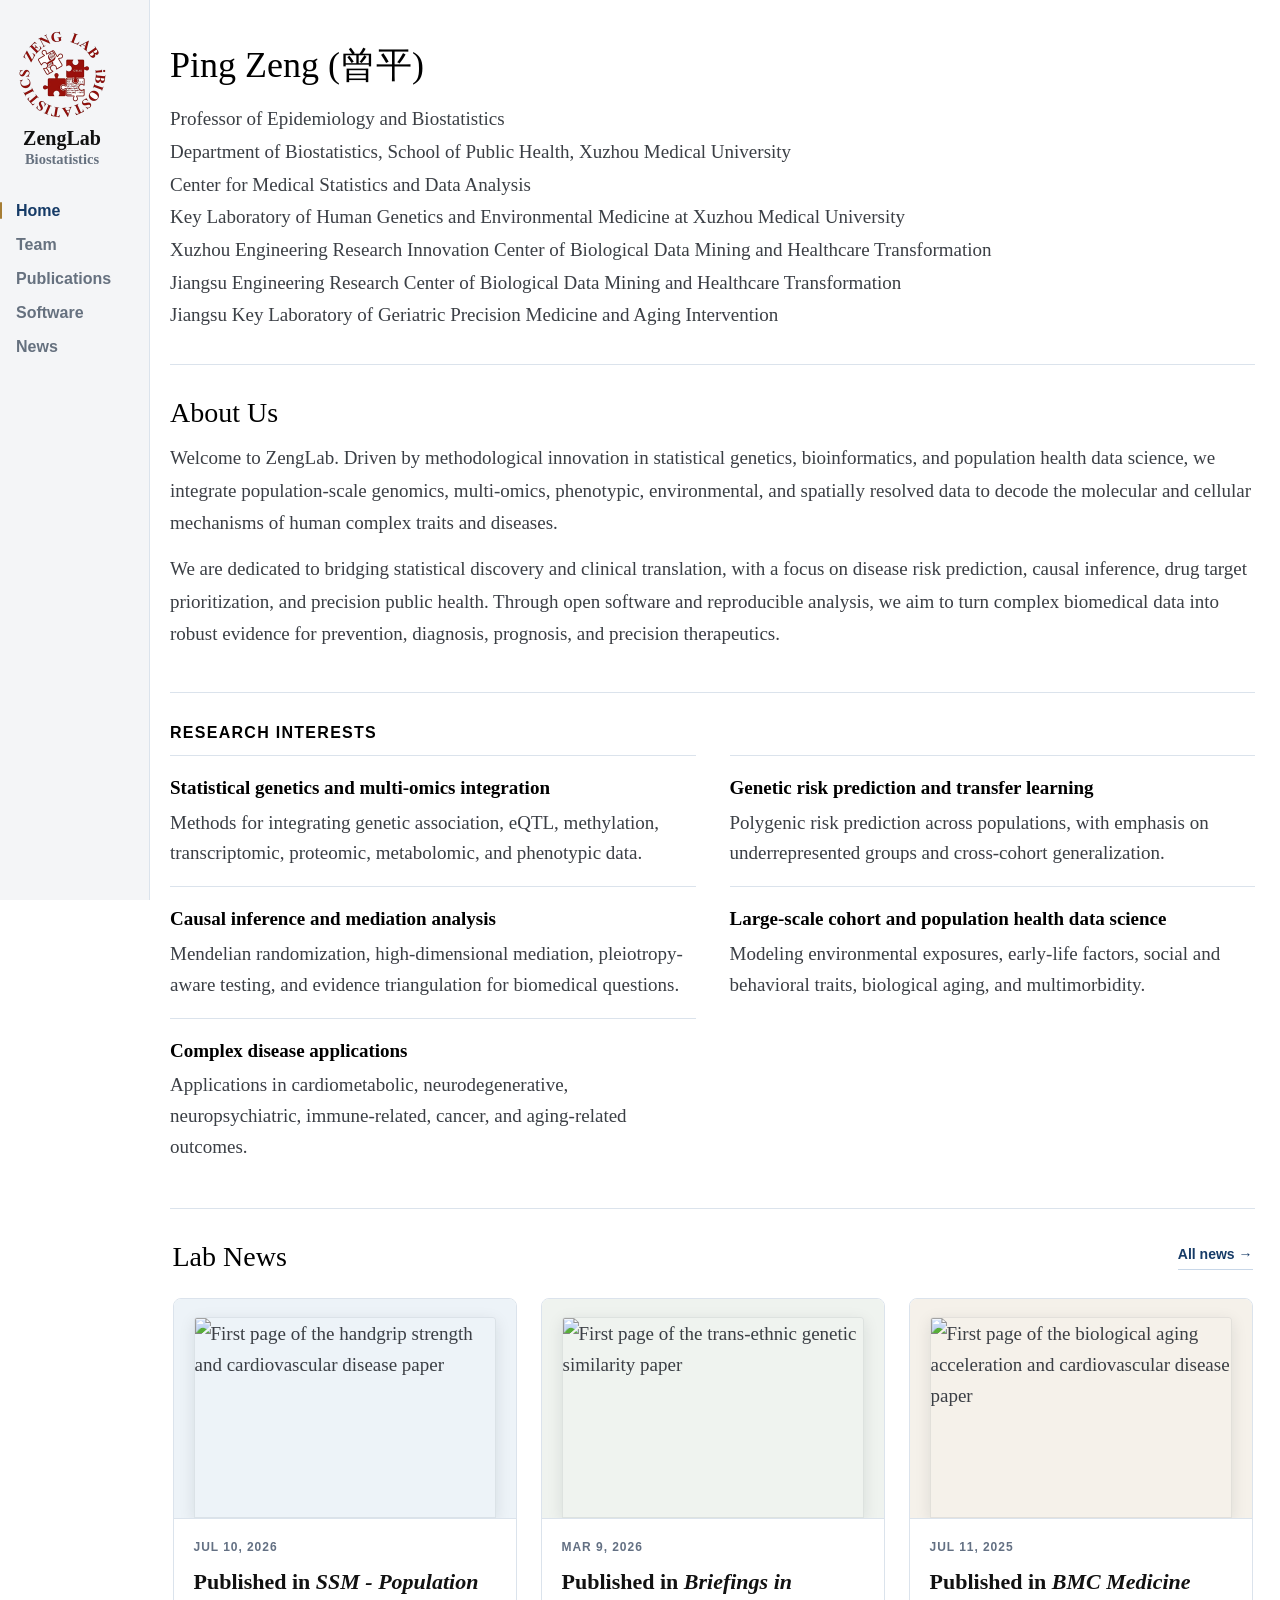
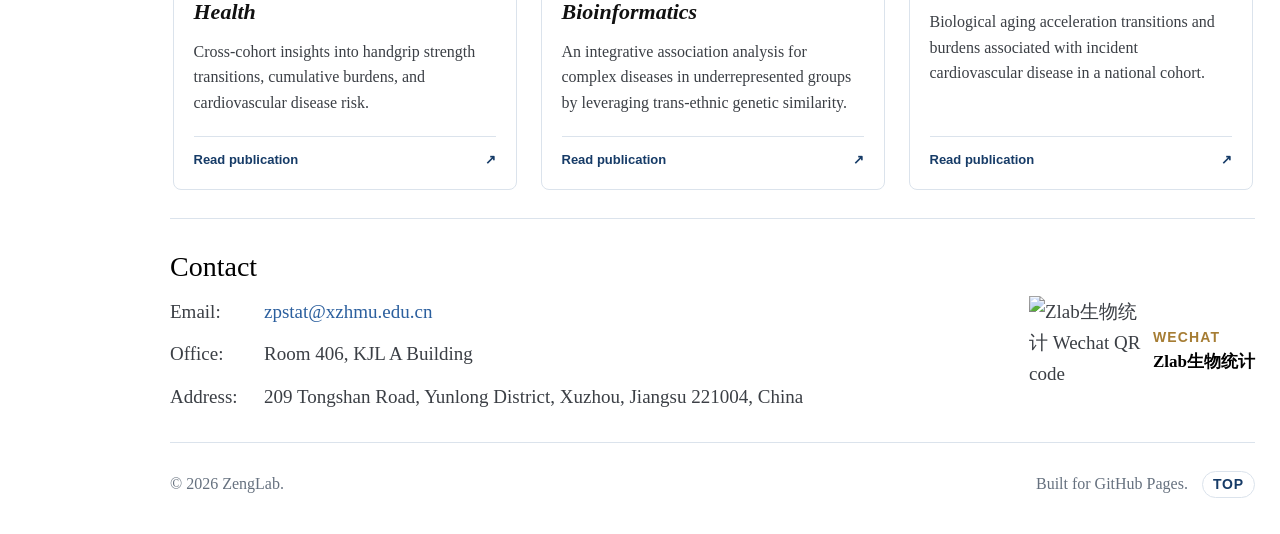
==== commit d5bfa7dc: "Version homepage stylesheet to prevent stale news styles" ====
--- a/index.html
+++ b/index.html
@@ -8,7 +8,7 @@
   <link rel="icon" href="assets/logo-zenglab-favicon.png" type="image/png">
   <link rel="preload" href="assets/logo-zenglab-loader.png" as="image">
   <link rel="preload" href="assets/logo-zenglab-web.png" as="image">
-  <link rel="stylesheet" href="styles.css">
+  <link rel="stylesheet" href="styles.css?v=8c35bd3805b4">
 </head>
 <body id="top">
   <div class="launch-screen" role="status" aria-label="Loading ZengLab">
--- a/styles.css
+++ b/styles.css
@@ -1,921 +1,892 @@
-﻿:root {
-  --ink: #111111;
-  --body: #3b3f45;
-  --muted: #66717f;
-  --line: #dbe3ec;
-  --paper: #ffffff;
-  --wash: #f5f7fb;
-  --teal: #2b5f9e;
-  --teal-dark: #163b67;
-  --rust: #8f4d3a;
-  --sage: #637892;
-  --gold: #a67d34;
-  --logo-plate: #ffffff;
-  --logo-shadow: 0 0 0 1px rgba(219, 227, 236, 0.65);
-  --shadow: 0 18px 45px rgba(23, 32, 42, 0.08);
-  --side-nav-width: 150px;
-}
-
-* {
-  box-sizing: border-box;
-}
-
-html {
-  scroll-behavior: smooth;
-  scrollbar-gutter: stable;
-}
-
-body {
-  position: relative;
-  min-height: 100vh;
-  margin: 0;
-  color: var(--body);
-  background: #fff;
-  font-family: Georgia, "Times New Roman", serif;
-  font-size: 19px;
-  line-height: 1.65;
-}
-
-.launch-screen {
-  position: fixed;
-  inset: 0;
-  z-index: 1000;
-  display: grid;
-  place-items: center;
-  background: linear-gradient(180deg, #ffffff 0%, #f7fafc 100%);
-  animation: launch-fade 0.6s ease 1.25s forwards;
-}
-
-.launch-stack {
-  display: grid;
-  justify-items: center;
-  gap: 16px;
-  padding: 24px;
-  text-align: center;
-}
-
-.launch-mark {
-  position: relative;
-  width: 112px;
-  height: 112px;
-  display: grid;
-  place-items: center;
-}
-
-.launch-mark::before {
-  content: "";
-  position: absolute;
-  inset: -12px;
-  border: 1px solid rgba(166, 125, 52, 0.18);
-  border-radius: 50%;
-}
-
-.launch-mark::after {
-  content: "";
-  position: absolute;
-  inset: -8px;
-  border: 2px solid rgba(219, 227, 236, 0.95);
-  border-top-color: var(--teal);
-  border-right-color: var(--gold);
-  border-radius: 50%;
-  animation: launch-spin 1.3s linear infinite;
-}
-
-.launch-mark img {
-  position: relative;
-  z-index: 1;
-  display: block;
-  width: 72px;
-  height: 72px;
-  object-fit: contain;
-  border-radius: 50%;
-  background: var(--logo-plate);
-  box-shadow: var(--logo-shadow);
-}
-
-.launch-copy {
-  display: grid;
-  justify-items: center;
-  gap: 6px;
-}
-
-.launch-kicker {
-  margin: 0;
-  color: var(--gold);
-  font-family: Arial, Helvetica, sans-serif;
-  font-size: 14px;
-  font-weight: 700;
-  letter-spacing: 0.1em;
-  line-height: 1.2;
-  text-transform: uppercase;
-}
-
-.launch-title {
-  margin: 0;
-  color: #000;
-  font-size: clamp(36px, 4vw, 56px);
-  line-height: 1;
-}
-
-.launch-subtitle {
-  margin: 0;
-  color: var(--muted);
-  font-size: 17px;
-  line-height: 1.35;
-}
-
-.launch-bar {
-  width: min(260px, 72vw);
-  height: 2px;
-  overflow: hidden;
-  border-radius: 999px;
-  background: var(--line);
-}
-
-.launch-bar span {
-  display: block;
-  width: 42%;
-  height: 100%;
-  border-radius: inherit;
-  background: linear-gradient(90deg, var(--teal), var(--gold));
-  animation: launch-bar 1.15s ease-in-out infinite;
-}
-
-a {
-  color: var(--teal);
-  text-decoration: none;
-}
-
-a:hover {
-  color: var(--rust);
-}
-
-.site-header,
-main,
-.site-footer {
-  position: relative;
-  z-index: 1;
-  width: calc(100% - 20px);
-  margin: 0 auto;
-}
-
-.site-header {
-  position: sticky;
-  top: 0;
-  z-index: 10;
-  min-height: 78px;
-  display: flex;
-  align-items: center;
-  justify-content: space-between;
-  gap: 24px;
-  padding: 10px 0;
-  background: rgba(255, 255, 255, 0.86);
-  backdrop-filter: blur(10px);
-  border-bottom: 1px solid var(--line);
-}
-
-.brand {
-  display: inline-flex;
-  align-items: center;
-  gap: 6px;
-  color: var(--ink);
-}
-
-.brand:hover {
-  color: var(--ink);
-}
-
-.brand-mark {
-  width: 46px;
-  height: 46px;
-  flex: 0 0 auto;
-  display: block;
-  overflow: visible;
-}
-
-.brand-mark img,
-.brand-mark svg {
-  display: block;
-  width: 100%;
-  height: 100%;
-  object-fit: contain;
-}
-
-.brand-text {
-  display: flex;
-  flex-direction: column;
-  justify-content: center;
-  gap: 2px;
-  height: 46px;
-}
-
-.brand strong,
-.brand small {
-  display: block;
-}
-
-.brand strong {
-  color: var(--ink);
-  font-size: 21px;
-  line-height: 1;
-}
-
-.brand small {
-  color: var(--muted);
-  font-size: 15.4px;
-  font-weight: 600;
-  line-height: 1;
-}
-
-.nav {
-  display: flex;
-  align-items: center;
-  gap: 22px;
-  flex-wrap: wrap;
-  justify-content: flex-end;
-}
-
-.nav a {
-  position: relative;
-  color: var(--muted);
-  padding: 8px 0;
-  font-family: Arial, Helvetica, sans-serif;
-  font-size: 16px;
-  font-weight: 700;
-  line-height: 1.1;
-  white-space: nowrap;
-  transition: color 160ms ease;
-}
-
-.nav a::after {
-  content: "";
-  position: absolute;
-  right: 0;
-  bottom: 0;
-  left: 0;
-  height: 2px;
-  border-radius: 999px;
-  background: var(--gold);
-  transform: scaleX(0);
-  transform-origin: left;
-  transition: transform 160ms ease;
-}
-
-.nav a:hover,
-.nav a.active {
-  color: var(--teal-dark);
-}
-
-.nav a:hover::after,
-.nav a.active::after {
-  transform: scaleX(1);
-}
-
-@media (min-width: 901px) {
-  main,
-  .site-footer {
-    width: calc(100% - var(--side-nav-width) - 30px);
-    margin-left: calc(var(--side-nav-width) + 20px);
-    margin-right: 10px;
-  }
-
-  .site-header {
-    position: fixed;
-    top: 0;
-    left: 0;
-    bottom: 0;
-    z-index: 10;
-    width: var(--side-nav-width);
-    height: 100vh;
-    min-height: 0;
-    margin: 0;
-    display: flex;
-    flex-direction: column;
-    align-items: flex-start;
-    justify-content: flex-start;
-    gap: 26px;
-    padding: 28px 16px 24px;
-    background: #f4f5f7;
-    backdrop-filter: none;
-    border-bottom: 0;
-    border-right: 1px solid var(--line);
-  }
-
-  .brand {
-    flex-direction: column;
-    align-items: center;
-    gap: 8px;
-    text-align: center;
-  }
-
-  .brand-mark {
-    width: 92px;
-    height: 92px;
-  }
-
-  .brand-text {
-    width: 92px;
-    align-items: center;
-    height: auto;
-    gap: 4px;
-  }
-
-  .brand strong,
-  .brand small {
-    width: 100%;
-    text-align: center;
-  }
-
-  .brand strong {
-    font-size: 20px;
-  }
-
-  .brand small {
-    font-size: 14.5px;
-  }
-
-  .nav {
-    width: 100%;
-    flex-direction: column;
-    align-items: stretch;
-    justify-content: flex-start;
-    gap: 3px;
-    flex-wrap: nowrap;
-    margin-top: 2px;
-  }
-
-  .nav a {
-    display: block;
-    padding: 6px 10px 6px 0;
-    text-align: left;
-    line-height: 1.2;
-  }
-
-  .nav a::after {
-    top: 7px;
-    right: auto;
-    bottom: 7px;
-    left: -16px;
-    width: 2px;
-    height: auto;
-    transform: scaleY(0);
-    transform-origin: top;
-  }
-
-  .nav a:hover::after,
-  .nav a.active::after {
-    transform: scaleY(1);
-  }
-}
-
-.hero {
-  min-height: calc(100vh - 78px);
-  display: grid;
-  grid-template-columns: minmax(0, 1.25fr) 360px;
-  align-items: center;
-  gap: 64px;
-  padding: 44px 0 58px;
-  border-bottom: 1px solid var(--line);
-}
-
-.hero-copy {
-  max-width: 720px;
-}
-
-.eyebrow {
-  margin: 0 0 10px;
-  color: var(--rust);
-  font-family: Arial, Helvetica, sans-serif;
-  font-size: 15px;
-  font-weight: 700;
-  letter-spacing: 0.08em;
-  text-transform: uppercase;
-}
-
-h1,
-h2,
-h3,
-p {
-  margin-top: 0;
-}
-
-h1,
-h2,
-h3 {
-  color: var(--ink);
-  font-weight: 500;
-  line-height: 1.18;
-}
-
-h1 {
-  margin-bottom: 18px;
-  font-size: clamp(44px, 6vw, 74px);
-}
-
-h2 {
-  margin-bottom: 16px;
-  font-size: 32px;
-}
-
-h3 {
-  margin-bottom: 10px;
-  font-size: 23px;
-}
-
-.lead {
-  max-width: 760px;
-  color: #2b3740;
-  font-size: 25px;
-  line-height: 1.45;
-}
-
-.lead.narrow {
-  max-width: 820px;
-}
-
-.hero-actions,
-.inline-links {
-  display: flex;
-  flex-wrap: wrap;
-  gap: 12px;
-  margin-top: 28px;
-}
-
-.button,
-.inline-links a {
-  display: inline-flex;
-  align-items: center;
-  justify-content: center;
-  min-height: 42px;
-  border-radius: 7px;
-  padding: 9px 15px;
-  font-family: Arial, Helvetica, sans-serif;
-  font-size: 16px;
-  font-weight: 700;
-  line-height: 1.2;
-}
-
-.button.primary {
-  color: #fff;
-  background: var(--teal);
-}
-
-.button.primary:hover {
-  background: var(--teal-dark);
-}
-
-.button.secondary,
-.inline-links a {
-  color: var(--teal-dark);
-  border: 1px solid var(--line);
-  background: #fff;
-}
-
-.button.secondary:hover,
-.inline-links a:hover {
-  color: var(--rust);
-  border-color: #d4b5a4;
-}
-
-@keyframes launch-spin {
-  from {
-    transform: rotate(0deg);
-  }
-
-  to {
-    transform: rotate(360deg);
-  }
-}
-
-@keyframes launch-bar {
-  0% {
-    transform: translateX(-120%);
-  }
-
-  50% {
-    transform: translateX(95%);
-  }
-
-  100% {
-    transform: translateX(250%);
-  }
-}
-
-@keyframes launch-fade {
-  0% {
-    opacity: 1;
-    visibility: visible;
-    pointer-events: auto;
-  }
-
-  100% {
-    opacity: 0;
-    visibility: hidden;
-    pointer-events: none;
-  }
-}
-
-@media (prefers-color-scheme: dark) {
-  :root {
-    --logo-plate: #ffffff;
-    --logo-shadow: 0 0 0 1px rgba(255, 255, 255, 0.2), 0 8px 22px rgba(0, 0, 0, 0.35);
-  }
-}
-
-.profile {
-  margin: 0;
-}
-
-.profile img {
-  width: 100%;
-  max-height: 460px;
-  object-fit: cover;
-  object-position: center top;
-  border-radius: 8px;
-  box-shadow: var(--shadow);
-  border: 1px solid var(--line);
-}
-
-.profile figcaption {
-  margin-top: 14px;
-  color: var(--muted);
-  font-size: 17px;
-  line-height: 1.45;
-}
-
-.profile figcaption strong,
-.profile figcaption span {
-  display: block;
-}
-
-.profile figcaption strong {
-  color: var(--ink);
-  font-size: 19px;
-}
-
-.home-intro {
-  width: 100%;
-  display: grid;
-  grid-template-columns: minmax(0, 1fr);
-  align-items: start;
-  padding: 44px 0 32px;
-  border-bottom: 1px solid var(--line);
-}
-
-.home-profile-copy h1 {
-  margin-bottom: 16px;
-  color: #000;
-  font-size: 36px;
-  line-height: 1.2;
-}
-
-.home-affiliation {
-  margin: 0;
-  color: var(--body);
-  font-size: 19px;
-  line-height: 1.72;
-}
-
-.home-section {
-  width: 100%;
-  padding: 30px 0 28px;
-  border-bottom: 1px solid var(--line);
-}
-
-.home-section h2 {
-  margin-bottom: 12px;
-  color: #000;
-  font-size: 28px;
-  line-height: 1.25;
-}
-
-.home-section p,
-.home-contact {
-  margin-bottom: 13px;
-  color: var(--body);
-  font-size: 19px;
-  line-height: 1.72;
-}
-
-.research-interests h2 {
-  color: #000;
-  font-family: Arial, Helvetica, sans-serif;
-  font-size: 16px;
-  font-weight: 700;
-  letter-spacing: 0.08em;
-  text-transform: uppercase;
-}
-
-.interest-list {
-  display: grid;
-  grid-template-columns: repeat(2, minmax(0, 1fr));
-  gap: 0 34px;
-  margin: 4px 0 0;
-  padding: 0;
-  list-style: none;
-}
-
-.interest-list li {
-  margin: 0;
-  border-top: 1px solid var(--line);
-  padding: 17px 0;
-  font-size: 19px;
-  line-height: 1.62;
-}
-
-.interest-list strong,
-.interest-list span {
-  display: block;
-}
-
-.interest-list strong {
-  color: #000;
-  font-weight: 600;
-}
-
-.interest-list span {
-  margin-top: 4px;
-  color: var(--body);
-}
-
-.home-contact {
-  display: grid;
-  gap: 10px;
-  margin: 0;
-}
-
-.home-contact-layout {
-  display: grid;
-  grid-template-columns: minmax(0, 1fr) max-content;
-  gap: 24px 30px;
-  align-items: start;
-}
-
-.home-contact div {
-  display: grid;
-  grid-template-columns: 82px minmax(0, 1fr);
-  gap: 12px;
-  align-items: baseline;
-}
-
-.home-contact dt {
-  color: var(--body);
-  font-weight: 400;
-}
-
-.home-contact dd {
-  margin: 0;
-}
-
-.home-wechat {
-  display: flex;
-  align-items: center;
-  justify-content: flex-end;
-  gap: 12px;
-  width: fit-content;
-  max-width: 100%;
-  justify-self: end;
-  text-align: left;
-}
-
-.home-wechat img {
-  display: block;
-  flex: 0 0 112px;
-  width: 112px;
-  height: auto;
-}
-
-.home-wechat-copy h3 {
-  margin: 0 0 5px;
-  color: var(--gold);
-  font-family: Arial, Helvetica, sans-serif;
-  font-size: 14px;
-  font-weight: 700;
-  letter-spacing: 0.08em;
-  line-height: 1.2;
-  text-transform: uppercase;
-}
-
-.home-wechat-copy p {
-  margin: 0;
-  color: #000;
-  font-size: 17px;
-  font-weight: 600;
-  line-height: 1.35;
-  white-space: nowrap;
-}
-
-.section-title-row {
-  display: flex;
-  align-items: baseline;
-  justify-content: space-between;
-  gap: 18px;
-  margin-bottom: 18px;
-}
-
-.section-title-row h2 {
-  margin-bottom: 0;
-}
-
-.section-title-row a {
-  color: var(--teal-dark);
-  font-family: Arial, Helvetica, sans-serif;
-  font-size: 16px;
-  font-weight: 700;
-}
-
-.section-title-row a:hover {
-  color: var(--rust);
-}
-
+﻿:root {
+  --ink: #111111;
+  --body: #3b3f45;
+  --muted: #66717f;
+  --line: #dbe3ec;
+  --paper: #ffffff;
+  --wash: #f5f7fb;
+  --teal: #2b5f9e;
+  --teal-dark: #163b67;
+  --rust: #8f4d3a;
+  --sage: #637892;
+  --gold: #a67d34;
+  --logo-plate: #ffffff;
+  --logo-shadow: 0 0 0 1px rgba(219, 227, 236, 0.65);
+  --shadow: 0 18px 45px rgba(23, 32, 42, 0.08);
+  --side-nav-width: 150px;
+}
+
+* {
+  box-sizing: border-box;
+}
+
+html {
+  scroll-behavior: smooth;
+  scrollbar-gutter: stable;
+}
+
+body {
+  position: relative;
+  min-height: 100vh;
+  margin: 0;
+  color: var(--body);
+  background: #fff;
+  font-family: Georgia, "Times New Roman", serif;
+  font-size: 19px;
+  line-height: 1.65;
+}
+
+.launch-screen {
+  position: fixed;
+  inset: 0;
+  z-index: 1000;
+  display: grid;
+  place-items: center;
+  background: linear-gradient(180deg, #ffffff 0%, #f7fafc 100%);
+  animation: launch-fade 0.6s ease 1.25s forwards;
+}
+
+.launch-stack {
+  display: grid;
+  justify-items: center;
+  gap: 16px;
+  padding: 24px;
+  text-align: center;
+}
+
+.launch-mark {
+  position: relative;
+  width: 112px;
+  height: 112px;
+  display: grid;
+  place-items: center;
+}
+
+.launch-mark::before {
+  content: "";
+  position: absolute;
+  inset: -12px;
+  border: 1px solid rgba(166, 125, 52, 0.18);
+  border-radius: 50%;
+}
+
+.launch-mark::after {
+  content: "";
+  position: absolute;
+  inset: -8px;
+  border: 2px solid rgba(219, 227, 236, 0.95);
+  border-top-color: var(--teal);
+  border-right-color: var(--gold);
+  border-radius: 50%;
+  animation: launch-spin 1.3s linear infinite;
+}
+
+.launch-mark img {
+  position: relative;
+  z-index: 1;
+  display: block;
+  width: 72px;
+  height: 72px;
+  object-fit: contain;
+  border-radius: 50%;
+  background: var(--logo-plate);
+  box-shadow: var(--logo-shadow);
+}
+
+.launch-copy {
+  display: grid;
+  justify-items: center;
+  gap: 6px;
+}
+
+.launch-kicker {
+  margin: 0;
+  color: var(--gold);
+  font-family: Arial, Helvetica, sans-serif;
+  font-size: 14px;
+  font-weight: 700;
+  letter-spacing: 0.1em;
+  line-height: 1.2;
+  text-transform: uppercase;
+}
+
+.launch-title {
+  margin: 0;
+  color: #000;
+  font-size: clamp(36px, 4vw, 56px);
+  line-height: 1;
+}
+
+.launch-subtitle {
+  margin: 0;
+  color: var(--muted);
+  font-size: 17px;
+  line-height: 1.35;
+}
+
+.launch-bar {
+  width: min(260px, 72vw);
+  height: 2px;
+  overflow: hidden;
+  border-radius: 999px;
+  background: var(--line);
+}
+
+.launch-bar span {
+  display: block;
+  width: 42%;
+  height: 100%;
+  border-radius: inherit;
+  background: linear-gradient(90deg, var(--teal), var(--gold));
+  animation: launch-bar 1.15s ease-in-out infinite;
+}
+
+a {
+  color: var(--teal);
+  text-decoration: none;
+}
+
+a:hover {
+  color: var(--rust);
+}
+
+.site-header,
+main,
+.site-footer {
+  position: relative;
+  z-index: 1;
+  width: calc(100% - 20px);
+  margin: 0 auto;
+}
+
+.site-header {
+  position: sticky;
+  top: 0;
+  z-index: 10;
+  min-height: 78px;
+  display: flex;
+  align-items: center;
+  justify-content: space-between;
+  gap: 24px;
+  padding: 10px 0;
+  background: rgba(255, 255, 255, 0.86);
+  backdrop-filter: blur(10px);
+  border-bottom: 1px solid var(--line);
+}
+
+.brand {
+  display: inline-flex;
+  align-items: center;
+  gap: 6px;
+  color: var(--ink);
+}
+
+.brand:hover {
+  color: var(--ink);
+}
+
+.brand-mark {
+  width: 46px;
+  height: 46px;
+  flex: 0 0 auto;
+  display: block;
+  overflow: visible;
+}
+
+.brand-mark img,
+.brand-mark svg {
+  display: block;
+  width: 100%;
+  height: 100%;
+  object-fit: contain;
+}
+
+.brand-text {
+  display: flex;
+  flex-direction: column;
+  justify-content: center;
+  gap: 2px;
+  height: 46px;
+}
+
+.brand strong,
+.brand small {
+  display: block;
+}
+
+.brand strong {
+  color: var(--ink);
+  font-size: 21px;
+  line-height: 1;
+}
+
+.brand small {
+  color: var(--muted);
+  font-size: 15.4px;
+  font-weight: 600;
+  line-height: 1;
+}
+
+.nav {
+  display: flex;
+  align-items: center;
+  gap: 22px;
+  flex-wrap: wrap;
+  justify-content: flex-end;
+}
+
+.nav a {
+  position: relative;
+  color: var(--muted);
+  padding: 8px 0;
+  font-family: Arial, Helvetica, sans-serif;
+  font-size: 16px;
+  font-weight: 700;
+  line-height: 1.1;
+  white-space: nowrap;
+  transition: color 160ms ease;
+}
+
+.nav a::after {
+  content: "";
+  position: absolute;
+  right: 0;
+  bottom: 0;
+  left: 0;
+  height: 2px;
+  border-radius: 999px;
+  background: var(--gold);
+  transform: scaleX(0);
+  transform-origin: left;
+  transition: transform 160ms ease;
+}
+
+.nav a:hover,
+.nav a.active {
+  color: var(--teal-dark);
+}
+
+.nav a:hover::after,
+.nav a.active::after {
+  transform: scaleX(1);
+}
+
+@media (min-width: 901px) {
+  main,
+  .site-footer {
+    width: calc(100% - var(--side-nav-width) - 30px);
+    margin-left: calc(var(--side-nav-width) + 20px);
+    margin-right: 10px;
+  }
+
+  .site-header {
+    position: fixed;
+    top: 0;
+    left: 0;
+    bottom: 0;
+    z-index: 10;
+    width: var(--side-nav-width);
+    height: 100vh;
+    min-height: 0;
+    margin: 0;
+    display: flex;
+    flex-direction: column;
+    align-items: flex-start;
+    justify-content: flex-start;
+    gap: 26px;
+    padding: 28px 16px 24px;
+    background: #f4f5f7;
+    backdrop-filter: none;
+    border-bottom: 0;
+    border-right: 1px solid var(--line);
+  }
+
+  .brand {
+    flex-direction: column;
+    align-items: center;
+    gap: 8px;
+    text-align: center;
+  }
+
+  .brand-mark {
+    width: 92px;
+    height: 92px;
+  }
+
+  .brand-text {
+    width: 92px;
+    align-items: center;
+    height: auto;
+    gap: 4px;
+  }
+
+  .brand strong,
+  .brand small {
+    width: 100%;
+    text-align: center;
+  }
+
+  .brand strong {
+    font-size: 20px;
+  }
+
+  .brand small {
+    font-size: 14.5px;
+  }
+
+  .nav {
+    width: 100%;
+    flex-direction: column;
+    align-items: stretch;
+    justify-content: flex-start;
+    gap: 3px;
+    flex-wrap: nowrap;
+    margin-top: 2px;
+  }
+
+  .nav a {
+    display: block;
+    padding: 6px 10px 6px 0;
+    text-align: left;
+    line-height: 1.2;
+  }
+
+  .nav a::after {
+    top: 7px;
+    right: auto;
+    bottom: 7px;
+    left: -16px;
+    width: 2px;
+    height: auto;
+    transform: scaleY(0);
+    transform-origin: top;
+  }
+
+  .nav a:hover::after,
+  .nav a.active::after {
+    transform: scaleY(1);
+  }
+}
+
+.hero {
+  min-height: calc(100vh - 78px);
+  display: grid;
+  grid-template-columns: minmax(0, 1.25fr) 360px;
+  align-items: center;
+  gap: 64px;
+  padding: 44px 0 58px;
+  border-bottom: 1px solid var(--line);
+}
+
+.hero-copy {
+  max-width: 720px;
+}
+
+.eyebrow {
+  margin: 0 0 10px;
+  color: var(--rust);
+  font-family: Arial, Helvetica, sans-serif;
+  font-size: 15px;
+  font-weight: 700;
+  letter-spacing: 0.08em;
+  text-transform: uppercase;
+}
+
+h1,
+h2,
+h3,
+p {
+  margin-top: 0;
+}
+
+h1,
+h2,
+h3 {
+  color: var(--ink);
+  font-weight: 500;
+  line-height: 1.18;
+}
+
+h1 {
+  margin-bottom: 18px;
+  font-size: clamp(44px, 6vw, 74px);
+}
+
+h2 {
+  margin-bottom: 16px;
+  font-size: 32px;
+}
+
+h3 {
+  margin-bottom: 10px;
+  font-size: 23px;
+}
+
+.lead {
+  max-width: 760px;
+  color: #2b3740;
+  font-size: 25px;
+  line-height: 1.45;
+}
+
+.lead.narrow {
+  max-width: 820px;
+}
+
+.hero-actions,
+.inline-links {
+  display: flex;
+  flex-wrap: wrap;
+  gap: 12px;
+  margin-top: 28px;
+}
+
+.button,
+.inline-links a {
+  display: inline-flex;
+  align-items: center;
+  justify-content: center;
+  min-height: 42px;
+  border-radius: 7px;
+  padding: 9px 15px;
+  font-family: Arial, Helvetica, sans-serif;
+  font-size: 16px;
+  font-weight: 700;
+  line-height: 1.2;
+}
+
+.button.primary {
+  color: #fff;
+  background: var(--teal);
+}
+
+.button.primary:hover {
+  background: var(--teal-dark);
+}
+
+.button.secondary,
+.inline-links a {
+  color: var(--teal-dark);
+  border: 1px solid var(--line);
+  background: #fff;
+}
+
+.button.secondary:hover,
+.inline-links a:hover {
+  color: var(--rust);
+  border-color: #d4b5a4;
+}
+
+@keyframes launch-spin {
+  from {
+    transform: rotate(0deg);
+  }
+
+  to {
+    transform: rotate(360deg);
+  }
+}
+
+@keyframes launch-bar {
+  0% {
+    transform: translateX(-120%);
+  }
+
+  50% {
+    transform: translateX(95%);
+  }
+
+  100% {
+    transform: translateX(250%);
+  }
+}
+
+@keyframes launch-fade {
+  0% {
+    opacity: 1;
+    visibility: visible;
+    pointer-events: auto;
+  }
+
+  100% {
+    opacity: 0;
+    visibility: hidden;
+    pointer-events: none;
+  }
+}
+
+@media (prefers-color-scheme: dark) {
+  :root {
+    --logo-plate: #ffffff;
+    --logo-shadow: 0 0 0 1px rgba(255, 255, 255, 0.2), 0 8px 22px rgba(0, 0, 0, 0.35);
+  }
+}
+
+.profile {
+  margin: 0;
+}
+
+.profile img {
+  width: 100%;
+  max-height: 460px;
+  object-fit: cover;
+  object-position: center top;
+  border-radius: 8px;
+  box-shadow: var(--shadow);
+  border: 1px solid var(--line);
+}
+
+.profile figcaption {
+  margin-top: 14px;
+  color: var(--muted);
+  font-size: 17px;
+  line-height: 1.45;
+}
+
+.profile figcaption strong,
+.profile figcaption span {
+  display: block;
+}
+
+.profile figcaption strong {
+  color: var(--ink);
+  font-size: 19px;
+}
+
+.home-intro {
+  width: 100%;
+  display: grid;
+  grid-template-columns: minmax(0, 1fr);
+  align-items: start;
+  padding: 44px 0 32px;
+  border-bottom: 1px solid var(--line);
+}
+
+.home-profile-copy h1 {
+  margin-bottom: 16px;
+  color: #000;
+  font-size: 36px;
+  line-height: 1.2;
+}
+
+.home-affiliation {
+  margin: 0;
+  color: var(--body);
+  font-size: 19px;
+  line-height: 1.72;
+}
+
+.home-section {
+  width: 100%;
+  padding: 30px 0 28px;
+  border-bottom: 1px solid var(--line);
+}
+
+.home-section h2 {
+  margin-bottom: 12px;
+  color: #000;
+  font-size: 28px;
+  line-height: 1.25;
+}
+
+.home-section p,
+.home-contact {
+  margin-bottom: 13px;
+  color: var(--body);
+  font-size: 19px;
+  line-height: 1.72;
+}
+
+.research-interests h2 {
+  color: #000;
+  font-family: Arial, Helvetica, sans-serif;
+  font-size: 16px;
+  font-weight: 700;
+  letter-spacing: 0.08em;
+  text-transform: uppercase;
+}
+
+.interest-list {
+  display: grid;
+  grid-template-columns: repeat(2, minmax(0, 1fr));
+  gap: 0 34px;
+  margin: 4px 0 0;
+  padding: 0;
+  list-style: none;
+}
+
+.interest-list li {
+  margin: 0;
+  border-top: 1px solid var(--line);
+  padding: 17px 0;
+  font-size: 19px;
+  line-height: 1.62;
+}
+
+.interest-list strong,
+.interest-list span {
+  display: block;
+}
+
+.interest-list strong {
+  color: #000;
+  font-weight: 600;
+}
+
+.interest-list span {
+  margin-top: 4px;
+  color: var(--body);
+}
+
+.home-contact {
+  display: grid;
+  gap: 10px;
+  margin: 0;
+}
+
+.home-contact-layout {
+  display: grid;
+  grid-template-columns: minmax(0, 1fr) max-content;
+  gap: 24px 30px;
+  align-items: start;
+}
+
+.home-contact div {
+  display: grid;
+  grid-template-columns: 82px minmax(0, 1fr);
+  gap: 12px;
+  align-items: baseline;
+}
+
+.home-contact dt {
+  color: var(--body);
+  font-weight: 400;
+}
+
+.home-contact dd {
+  margin: 0;
+}
+
+.home-wechat {
+  display: flex;
+  align-items: center;
+  justify-content: flex-end;
+  gap: 12px;
+  width: fit-content;
+  max-width: 100%;
+  justify-self: end;
+  text-align: left;
+}
+
+.home-wechat img {
+  display: block;
+  flex: 0 0 112px;
+  width: 112px;
+  height: auto;
+}
+
+.home-wechat-copy h3 {
+  margin: 0 0 5px;
+  color: var(--gold);
+  font-family: Arial, Helvetica, sans-serif;
+  font-size: 14px;
+  font-weight: 700;
+  letter-spacing: 0.08em;
+  line-height: 1.2;
+  text-transform: uppercase;
+}
+
+.home-wechat-copy p {
+  margin: 0;
+  color: #000;
+  font-size: 17px;
+  font-weight: 600;
+  line-height: 1.35;
+  white-space: nowrap;
+}
+
+.section-title-row {
+  display: flex;
+  align-items: baseline;
+  justify-content: space-between;
+  gap: 18px;
+  margin-bottom: 18px;
+}
+
+.section-title-row h2 {
+  margin-bottom: 0;
+}
+
+.section-title-row a {
+  color: var(--teal-dark);
+  font-family: Arial, Helvetica, sans-serif;
+  font-size: 16px;
+  font-weight: 700;
+}
+
+.section-title-row a:hover {
+  color: var(--rust);
+}
+
 /* Home news: clear image and text areas, with content-driven card heights. */
 .lab-news {
   scroll-margin-top: 24px;
 }
 
-.lab-news .section-title-row {
-  align-items: center;
-  flex-direction: row;
-  gap: 16px;
-  margin-bottom: 24px;
-}
-
-.lab-news .section-title-row > a {
-  flex-shrink: 0;
-  font-size: 14px;
-  border-bottom: 1px solid #c8d7e8;
-  padding-bottom: 3px;
-}
-
-.news-grid {
-  display: grid;
-  grid-template-columns: repeat(3, minmax(0, 1fr));
-  gap: 22px;
-}
-
-.news-card {
-  display: flex;
-  flex-direction: column;
-  min-width: 0;
-  overflow: hidden;
-  border: 1px solid var(--line);
-  border-radius: 12px;
-  background: #fff;
-  color: inherit;
-  box-shadow: 0 4px 16px rgba(23, 32, 42, 0.035);
-  transition: border-color 180ms ease, box-shadow 180ms ease, transform 180ms ease;
-}
-
-.news-card:hover {
-  color: inherit;
-  border-color: #b5c9df;
-  box-shadow: 0 12px 28px rgba(23, 32, 42, 0.09);
-  transform: translateY(-3px);
-}
-
-.news-card:focus-visible {
-  outline: 3px solid var(--teal);
-  outline-offset: 4px;
-}
-
-.news-cover {
-  height: 200px;
-  flex-shrink: 0;
-  overflow: hidden;
-  padding: 22px 28px 0;
-  border-bottom: 1px solid var(--line);
-  background: #edf3f8;
-}
-
-.news-card:nth-child(2) .news-cover {
-  background: #eff3ef;
-}
-
-.news-card:nth-child(3) .news-cover {
-  background: #f5f1ea;
-}
-
-.news-cover img {
-  display: block;
-  width: 100%;
-  height: auto;
-  min-height: 100%;
-  object-fit: cover;
-  object-position: top center;
-  border: 1px solid rgba(23, 32, 42, 0.08);
-  border-radius: 3px 3px 0 0;
-  box-shadow: 0 4px 16px rgba(23, 32, 42, 0.1);
-  transition: transform 180ms ease;
-}
-
-.news-card:hover .news-cover img {
-  transform: translateY(-3px);
-}
-
-.news-body {
-  display: flex;
-  flex: 1;
-  flex-direction: column;
-  align-items: flex-start;
-  min-width: 0;
-  padding: 24px;
-}
-
-.news-body time {
-  color: #637083;
-  font-family: Arial, Helvetica, sans-serif;
-  font-size: 12px;
-  font-weight: 700;
-  letter-spacing: 0.08em;
-  line-height: 1.4;
-  text-transform: uppercase;
-}
-
-.news-body h3 {
-  margin: 12px 0;
-  color: var(--ink);
-  font-size: clamp(21px, 1.6vw, 25px);
-  font-weight: 600;
-  line-height: 1.35;
-  overflow-wrap: break-word;
-}
-
-.news-body h3 em {
-  font-style: italic;
-  font-weight: inherit;
-}
-
-.lab-news .news-body p {
-  margin: 0 0 24px;
-  color: var(--body);
-  font-size: 16px;
-  line-height: 1.65;
-}
-
+.lab-news .section-title-row {
+  align-items: center;
+  flex-direction: row;
+  gap: 16px;
+  margin-bottom: 24px;
+}
+
+.lab-news .section-title-row > a {
+  flex-shrink: 0;
+  font-size: 14px;
+  border-bottom: 1px solid #c8d7e8;
+  padding-bottom: 3px;
+}
+
+.news-grid {
+  display: grid;
+  grid-template-columns: repeat(3, minmax(0, 1fr));
+  gap: 22px;
+}
+
+.news-card {
+  display: flex;
+  flex-direction: column;
+  min-width: 0;
+  overflow: hidden;
+  border: 1px solid var(--line);
+  border-radius: 12px;
+  background: #fff;
+  color: inherit;
+  box-shadow: 0 4px 16px rgba(23, 32, 42, 0.035);
+  transition: border-color 180ms ease, box-shadow 180ms ease, transform 180ms ease;
+}
+
+.news-card:hover {
+  color: inherit;
+  border-color: #b5c9df;
+  box-shadow: 0 12px 28px rgba(23, 32, 42, 0.09);
+  transform: translateY(-3px);
+}
+
+.news-card:focus-visible {
+  outline: 3px solid var(--teal);
+  outline-offset: 4px;
+}
+
+.news-cover {
+  height: 200px;
+  flex-shrink: 0;
+  overflow: hidden;
+  padding: 22px 28px 0;
+  border-bottom: 1px solid var(--line);
+  background: #edf3f8;
+}
+
+.news-card:nth-child(2) .news-cover {
+  background: #eff3ef;
+}
+
+.news-card:nth-child(3) .news-cover {
+  background: #f5f1ea;
+}
+
+.news-cover img {
+  display: block;
+  width: 100%;
+  height: auto;
+  min-height: 100%;
+  object-fit: cover;
+  object-position: top center;
+  border: 1px solid rgba(23, 32, 42, 0.08);
+  border-radius: 3px 3px 0 0;
+  box-shadow: 0 4px 16px rgba(23, 32, 42, 0.1);
+  transition: transform 180ms ease;
+}
+
+.news-card:hover .news-cover img {
+  transform: translateY(-3px);
+}
+
+.news-body {
+  display: flex;
+  flex: 1;
+  flex-direction: column;
+  align-items: flex-start;
+  min-width: 0;
+  padding: 24px;
+}
+
+.news-body time {
+  color: #637083;
+  font-family: Arial, Helvetica, sans-serif;
+  font-size: 12px;
+  font-weight: 700;
+  letter-spacing: 0.08em;
+  line-height: 1.4;
+  text-transform: uppercase;
+}
+
+.news-body h3 {
+  margin: 12px 0;
+  color: var(--ink);
+  font-size: clamp(21px, 1.6vw, 25px);
+  font-weight: 600;
+  line-height: 1.35;
+  overflow-wrap: break-word;
+}
+
+.news-body h3 em {
+  font-style: italic;
+  font-weight: inherit;
+}
+
+.lab-news .news-body p {
+  margin: 0 0 24px;
+  color: var(--body);
+  font-size: 16px;
+  line-height: 1.65;
+}
+
 .news-link {
-  display: flex;
-  align-items: center;
-  justify-content: space-between;
-  gap: 12px;
-  width: 100%;
-  margin-top: auto;
-  padding-top: 16px;
-  border-top: 1px solid var(--line);
-  color: var(--teal-dark);
+  display: flex;
+  align-items: center;
+  justify-content: space-between;
+  gap: 12px;
+  width: 100%;
+  margin-top: auto;
+  padding-top: 16px;
+  border-top: 1px solid var(--line);
+  color: var(--teal-dark);
   font-family: Arial, Helvetica, sans-serif;
   font-size: 13px;
   font-weight: 700;
-  line-height: 1.4;
-}
+  line-height: 1.4;
+}
+
+@media (min-width: 1101px) {
+  .lab-news .section-title-row,
+  .lab-news .news-grid {
+    max-width: 1080px;
+    margin-inline: auto;
+  }
 
-@media (min-width: 561px) and (max-width: 1100px) {
   .news-grid {
-    grid-template-columns: 1fr;
-    gap: 16px;
+    gap: 24px;
   }
 
   .news-card {
-    flex-direction: row;
+    border-radius: 8px;
+    box-shadow: none;
   }
 
   .news-cover {
-    width: 190px;
-    height: auto;
-    padding: 24px 18px 0;
-    border-bottom: 0;
-    border-right: 1px solid var(--line);
-    position: relative;
-  }
-
-  .news-cover img {
-    position: absolute;
-    width: calc(100% - 36px);
-    min-height: 0;
-  }
-
-  .news-body {
-    padding: 22px 24px;
-  }
-
-  .news-body h3 {
-    margin: 9px 0;
-    font-size: 23px;
-  }
-
-  .lab-news .news-body p {
-    margin-bottom: 18px;
-  }
-}
-
-@media (max-width: 560px) {
-  .news-grid {
-    grid-template-columns: 1fr;
-    gap: 20px;
-  }
-
-  .news-cover {
-    height: 150px;
-    padding: 18px 28px 0;
+    height: 220px;
+    padding: 18px 20px 0;
   }
 
   .news-body {
@@ -923,1133 +894,1201 @@
   }
 
   .news-body h3 {
-    font-size: 23px;
+    font-size: 22px;
   }
 
   .lab-news .news-body p {
     margin-bottom: 20px;
+    line-height: 1.6;
+  }
+
+  .news-link {
+    padding-top: 14px;
   }
 }
 
-.section,
-.page-intro {
-  padding: 58px 0;
-  border-bottom: 1px solid var(--line);
-}
-
-.page-intro {
-  padding-top: 64px;
-}
-
-.muted {
-  background: var(--wash);
-  box-shadow: 0 0 0 100vmax var(--wash);
-  clip-path: inset(0 -100vmax);
-}
-
-.section-heading {
-  max-width: 720px;
-  margin-bottom: 28px;
-}
-
-.text-grid {
-  display: grid;
-  grid-template-columns: repeat(2, minmax(0, 1fr));
-  gap: 34px;
-}
-
-.text-grid p {
-  margin: 0;
-}
-
-.feature-grid,
-.software-grid {
-  display: grid;
-  grid-template-columns: repeat(4, minmax(0, 1fr));
-  gap: 16px;
-}
-
-.feature,
-.software-card {
-  min-height: 100%;
-  border: 1px solid var(--line);
-  border-radius: 8px;
-  background: #fff;
-  padding: 22px;
-}
-
-.feature {
-  border-top: 4px solid var(--sage);
-}
-
-.feature:nth-child(2) {
-  border-top-color: var(--teal);
-}
-
-.feature:nth-child(3) {
-  border-top-color: var(--rust);
-}
-
-.feature:nth-child(4) {
-  border-top-color: var(--gold);
-}
-
-.feature p,
-.software-card p {
-  margin-bottom: 0;
-  color: var(--muted);
-  font-size: 17.5px;
-  line-height: 1.6;
-}
-
-.split {
-  display: grid;
-  grid-template-columns: minmax(0, 1fr) 330px;
-  gap: 52px;
-  align-items: start;
-}
-
-.fact-list {
-  display: grid;
-  gap: 9px;
-}
-
-.fact-list a {
-  display: block;
-  border-left: 3px solid var(--teal);
-  background: var(--wash);
-  padding: 10px 13px;
-  border-radius: 0 6px 6px 0;
-}
-
-.contact-band {
-  display: grid;
-  grid-template-columns: minmax(0, 1fr) minmax(260px, 390px);
-  gap: 42px;
-  align-items: start;
-}
-
-address {
-  font-style: normal;
-}
-
-.research-list {
-  display: grid;
-  gap: 1px;
-  border: 1px solid var(--line);
-  background: var(--line);
-}
-
-.research-item {
-  display: grid;
-  grid-template-columns: 72px minmax(0, 1fr);
-  gap: 22px;
-  background: #fff;
-  padding: 28px;
-}
-
-.research-item p {
-  margin-bottom: 0;
-}
-
-.number {
-  color: var(--gold);
-  font-family: Arial, Helvetica, sans-serif;
-  font-size: 16px;
-  font-weight: 700;
-}
-
-.metric-grid {
-  display: grid;
-  gap: 12px;
-}
-
-.metric-grid div {
-  border: 1px solid var(--line);
-  border-radius: 8px;
-  padding: 18px;
-}
-
-.metric-grid strong {
-  display: block;
-  color: var(--teal-dark);
-  font-family: Arial, Helvetica, sans-serif;
-  font-size: 34px;
-  line-height: 1;
-}
-
-.metric-grid span {
-  display: block;
-  margin-top: 8px;
-  color: var(--muted);
-  font-size: 16px;
-  line-height: 1.5;
-}
-
-.publications-intro {
-  padding: 42px 0 28px;
-  border-bottom: 1px solid var(--line);
-}
-
-.page-title {
-  margin-bottom: 10px;
-  color: #000;
-  font-size: 28px;
-  line-height: 1.25;
-}
-
-.publication-note {
-  max-width: 720px;
-  margin-bottom: 6px;
-  color: var(--muted);
-  font-size: 17px;
-  line-height: 1.58;
-}
-
-.publication-tabs {
-  display: inline-flex;
-  flex-wrap: wrap;
-  gap: 6px;
-  margin-top: 16px;
-  border-bottom: 1px solid var(--line);
-  padding-bottom: 1px;
-}
-
-.publication-tab {
-  position: relative;
-  border: 0;
-  background: transparent;
-  color: var(--muted);
-  cursor: pointer;
-  padding: 8px 0;
-  font-family: Arial, Helvetica, sans-serif;
-  font-size: 16px;
-  font-weight: 700;
-  line-height: 1.2;
-}
-
-.publication-tab + .publication-tab {
-  margin-left: 18px;
-}
-
-.publication-tab::after {
-  content: "";
-  position: absolute;
-  right: 0;
-  bottom: -2px;
-  left: 0;
-  height: 2px;
-  border-radius: 999px;
-  background: var(--gold);
-  transform: scaleX(0);
-  transform-origin: left;
-  transition: transform 160ms ease;
-}
-
-.publication-tab:hover,
-.publication-tab.active {
-  color: var(--teal-dark);
-}
-
-.publication-tab:hover::after,
-.publication-tab.active::after {
-  transform: scaleX(1);
-}
-
-.publication-section {
-  padding: 18px 0 38px;
-  border-bottom: 1px solid var(--line);
-}
-
-.publication-panel[hidden] {
-  display: none;
-}
-
-.pub-year-block {
-  display: grid;
-  grid-template-columns: 72px minmax(0, 1fr);
-  gap: 26px;
-  padding: 22px 0;
-  border-top: 1px solid var(--line);
-}
-
-.pub-year-block:first-child {
-  border-top: 0;
-}
-
-.pub-year {
-  margin: 0;
-  color: var(--rust);
-  font-family: Arial, Helvetica, sans-serif;
-  font-size: 16px;
-  font-weight: 700;
-  letter-spacing: 0.08em;
-}
-
-.publication-list {
-  margin: 0;
-  padding-left: 22px;
-}
-
-.publication-list li {
-  margin-bottom: 16px;
-  padding-left: 8px;
-  color: var(--body);
-  font-size: 19px;
-  line-height: 1.7;
-}
-
-.publication-list li:last-child {
-  margin-bottom: 0;
-}
-
-.publication-list em {
-  color: var(--ink);
-  font-style: italic;
-  font-weight: 600;
-}
-
-.publication-list strong {
-  color: #000;
-  font-weight: 700;
-}
-
-.publication-list a {
-  white-space: nowrap;
-}
-
-.publication-list sup {
-  font-size: 0.72em;
-}
-
-.pub-link {
-  border-bottom: 0;
-  font-weight: 600;
-}
-
-.pub-link:hover {
-  border-bottom-color: transparent;
-}
-
-.team-intro {
-  padding: 42px 0 28px;
-  border-bottom: 1px solid var(--line);
-}
-
-.team-section {
-  padding: 26px 0 36px;
-  border-bottom: 1px solid var(--line);
-}
-
-.leadership-grid {
-  display: grid;
-  grid-template-columns: minmax(260px, 360px) minmax(0, 1fr);
-  gap: 28px;
-  align-items: stretch;
-}
-
-.pi-profile,
-.supervisor-panel {
-  border: 1px solid var(--line);
-  border-radius: 8px;
-  background: #fff;
-  transition: border-color 160ms ease, box-shadow 160ms ease, transform 160ms ease;
-}
-
-.pi-profile:hover,
-.supervisor-panel:hover {
-  border-color: #c8d7e8;
-  box-shadow: 0 14px 34px rgba(23, 32, 42, 0.08);
-  transform: translateY(-1px);
-}
-
-.pi-profile {
-  display: grid;
-  grid-template-rows: auto 1fr;
-}
-
-.pi-profile h2,
-.supervisor-panel h2,
-.member-section-heading h2 {
-  margin: 0;
-  color: var(--rust);
-  font-family: Arial, Helvetica, sans-serif;
-  font-size: 15px;
-  font-weight: 700;
-  letter-spacing: 0.08em;
-  line-height: 1.2;
-  text-transform: uppercase;
-}
-
-.pi-profile h2,
-.supervisor-panel h2 {
-  border-bottom: 1px solid var(--line);
-  background: linear-gradient(90deg, #f7f9fc, #fff);
-  padding: 20px 22px;
-}
-
-.pi-body {
-  display: flex;
-  flex-direction: column;
-  justify-content: center;
-  padding: 18px 22px;
-}
-
-.pi-body strong {
-  display: block;
-  color: #000;
-  font-size: 19px;
-  font-weight: 600;
-  line-height: 1.35;
-}
-
-.pi-body a,
-.supervisor-row a {
-  color: var(--teal);
-  font-size: 19px;
-  font-weight: 400;
-}
-
-.pi-body a {
-  margin-top: 8px;
-}
-
-.pi-body a:hover,
-.supervisor-row a:hover {
-  color: var(--rust);
-}
-
-.supervisor-list {
-  display: grid;
-}
-
-.supervisor-row {
-  display: grid;
-  grid-template-columns: minmax(150px, 220px) minmax(0, 1fr);
-  gap: 18px;
-  align-items: baseline;
-  border-top: 1px solid var(--line);
-  padding: 16px 22px;
-  transition: background-color 160ms ease;
-}
-
-.supervisor-row:first-child {
-  border-top: 0;
-}
-
-.supervisor-row:hover {
-  background: #f8fafc;
-}
-
-.supervisor-row strong {
-  color: #000;
-  font-size: 19px;
-  font-weight: 600;
-}
-
-.member-section-heading {
-  margin-bottom: 16px;
-}
-
-.member-section-heading.compact {
-  margin-top: 30px;
-}
-
-.student-grid,
-.alumni-list {
-  margin: 0;
-  padding: 0;
-  list-style: none;
-}
-
-.student-grid {
-  display: grid;
-  grid-template-columns: repeat(4, minmax(0, 1fr));
-  gap: 12px;
-}
-
-.student-grid li {
-  min-height: 82px;
-  border: 1px solid var(--line);
-  border-radius: 8px;
-  background: #fff;
-  padding: 16px 17px;
-  transition: border-color 160ms ease, box-shadow 160ms ease, transform 160ms ease;
-}
-
-.student-grid li:hover {
-  border-color: #c8d7e8;
-  box-shadow: 0 12px 28px rgba(23, 32, 42, 0.08);
-  transform: translateY(-1px);
-}
-
-.student-grid a {
-  overflow-wrap: anywhere;
-}
-
-.student-grid strong,
-.student-grid span,
-.alumni-list strong,
-.alumni-list span {
-  display: block;
-}
-
-.student-grid strong,
-.alumni-list strong {
-  color: #000;
-  font-size: 19px;
-  font-weight: 600;
-  line-height: 1.35;
-}
-
-.student-grid span,
-.alumni-list span {
-  margin-top: 5px;
-  color: var(--body);
-  font-size: 19px;
-  font-weight: 400;
-  line-height: 1.35;
-}
-
-.alumni-list {
-  display: grid;
-  border-top: 1px solid var(--line);
-}
-
-.alumni-list li {
-  display: grid;
-  grid-template-columns: minmax(170px, 260px) minmax(0, 1fr);
-  gap: 18px;
-  align-items: baseline;
-  border-bottom: 1px solid var(--line);
-  padding: 13px 0;
-}
-
-.alumni-list span {
-  margin-top: 0;
-}
-
-.software-intro {
-  padding: 42px 0 28px;
-  border-bottom: 1px solid var(--line);
-}
-
-.software-note {
-  max-width: 760px;
-  margin-bottom: 6px;
-  color: var(--muted);
-  font-size: 17px;
-  line-height: 1.58;
-}
-
-.software-section {
-  padding: 24px 0 44px;
-  border-bottom: 1px solid var(--line);
-}
-
-.software-layout {
-  display: grid;
-  grid-template-columns: 220px minmax(0, 1fr);
-  gap: 44px;
-  align-items: start;
-}
-
-.software-sidebar {
-  position: sticky;
-  top: 96px;
-  border-left: 2px solid #e8eef5;
-  font-family: Arial, Helvetica, sans-serif;
-}
-
-.software-sidebar nav {
-  display: grid;
-  gap: 1px;
-  margin-bottom: 22px;
-}
-
-.software-sidebar a {
-  display: block;
-  margin-left: -2px;
-  border-left: 2px solid transparent;
-  padding: 8px 0 8px 14px;
-  color: var(--muted);
-  font-size: 16px;
-  font-weight: 700;
-  line-height: 1.25;
-}
-
-.software-sidebar a:hover {
-  color: var(--teal-dark);
-  border-left-color: var(--teal);
-}
-
-.software-sidebar .software-github {
-  padding-top: 18px;
-  border-top: 1px solid var(--line);
-}
-
-.software-list {
-  display: grid;
-  gap: 22px;
-}
-
-.software-item {
-  display: block;
-  scroll-margin-top: 100px;
-  overflow: hidden;
-  border: 1px solid var(--line);
-  border-radius: 8px;
-  background: #fff;
-  color: inherit;
-  transition: border-color 160ms ease, box-shadow 160ms ease, transform 160ms ease;
-}
-
-.software-item:hover {
-  color: inherit;
-  border-color: #c8d7e8;
-  box-shadow: 0 12px 30px rgba(23, 32, 42, 0.08);
-  transform: translateY(-1px);
-}
-
-.software-item:focus-visible {
-  outline: 2px solid rgba(43, 95, 158, 0.42);
-  outline-offset: 3px;
-}
-
-.software-item-header {
-  display: flex;
-  align-items: flex-start;
-  justify-content: space-between;
-  gap: 20px;
-  border-bottom: 1px solid var(--line);
-  background: linear-gradient(90deg, #f7f9fc, #fff);
-  padding: 20px 22px;
-}
-
-.software-item-header h2 {
-  margin: 0 0 4px;
-  color: #000;
-  font-size: 26px;
-  font-weight: 600;
-  line-height: 1.2;
-}
-
-.software-item-header p {
-  margin: 0;
-  color: var(--muted);
-  font-size: 19px;
-  font-weight: 600;
-  line-height: 1.45;
-}
-
-.software-description {
-  max-width: 850px;
-  margin: 0;
-  padding: 18px 22px 20px;
-  color: var(--body);
-  font-size: 19px;
-  line-height: 1.7;
-}
-
-.software-grid {
-  grid-template-columns: repeat(2, minmax(0, 1fr));
-}
-
-.software-card {
-  display: flex;
-  justify-content: space-between;
-  gap: 22px;
-}
-
-.software-card h2 {
-  margin-bottom: 8px;
-  font-size: 26px;
-}
-
-.software-card a {
-  align-self: flex-start;
-  white-space: nowrap;
-  font-family: Arial, Helvetica, sans-serif;
-  font-size: 16px;
-  font-weight: 700;
-}
-
-.news-intro {
-  padding: 42px 0 28px;
-  border-bottom: 1px solid var(--line);
-}
-
-.news-archive {
-  padding: 18px 0 38px;
-  border-bottom: 1px solid var(--line);
-}
-
-.news-year-block {
-  display: grid;
-  grid-template-columns: 72px minmax(0, 1fr);
-  gap: 26px;
-  padding: 22px 0;
-  border-top: 1px solid var(--line);
-}
-
-.news-year-block:first-child {
-  border-top: 0;
-}
-
-.news-year {
-  margin: 0;
-  color: var(--rust);
-  font-family: Arial, Helvetica, sans-serif;
-  font-size: 16px;
-  font-weight: 700;
-  letter-spacing: 0.08em;
-  line-height: 1.2;
-}
-
-.news-list {
-  display: grid;
-  gap: 14px;
-}
-
-.news-entry {
-  display: grid;
-  grid-template-columns: 132px minmax(0, 1fr);
-  gap: 24px;
-  border: 1px solid var(--line);
-  border-radius: 8px;
-  background: #fff;
-  padding: 18px 20px;
-  transition: border-color 160ms ease, box-shadow 160ms ease, transform 160ms ease;
-}
-
-.news-entry:hover {
-  border-color: #c8d7e8;
-  box-shadow: 0 12px 28px rgba(23, 32, 42, 0.08);
-  transform: translateY(-1px);
-}
-
-.news-entry time {
-  color: var(--gold);
-  font-family: Arial, Helvetica, sans-serif;
-  font-size: 14px;
-  font-weight: 700;
-  letter-spacing: 0.06em;
-  line-height: 1.25;
-  text-transform: uppercase;
-}
-
-.news-entry h3 {
-  margin: 0 0 8px;
-  color: #000;
-  font-size: 20px;
-  line-height: 1.35;
-}
-
-.news-entry h3 em {
-  font-style: italic;
-  font-weight: inherit;
-}
-
-.news-entry p {
-  margin: 0 0 10px;
-  color: var(--body);
-  font-size: 19px;
-  line-height: 1.58;
-}
-
-.news-entry a {
-  color: var(--teal);
-  font-family: Arial, Helvetica, sans-serif;
-  font-size: 16px;
-  font-weight: 700;
-}
-
-.news-entry a:hover {
-  color: var(--rust);
-}
-
-.site-footer {
-  display: flex;
-  align-items: center;
-  justify-content: space-between;
-  gap: 18px;
-  padding: 28px 0 36px;
-  color: var(--muted);
-  font-size: 16px;
-}
-
-.footer-links {
-  display: inline-flex;
-  align-items: center;
-  justify-content: flex-end;
-  gap: 14px;
-  flex-wrap: wrap;
-}
-
-.back-to-top {
-  display: inline-flex;
-  align-items: center;
-  justify-content: center;
-  border: 1px solid var(--line);
-  border-radius: 999px;
-  background: #fff;
-  color: var(--teal-dark);
-  padding: 4px 10px;
-  font-family: Arial, Helvetica, sans-serif;
-  font-size: 14px;
-  font-weight: 700;
-  letter-spacing: 0.06em;
-  line-height: 1.2;
-  text-transform: uppercase;
-}
-
-.back-to-top:hover {
-  border-color: #c8d7e8;
-  color: var(--rust);
-  box-shadow: 0 6px 14px rgba(23, 32, 42, 0.06);
-}
-
+@media (min-width: 561px) and (max-width: 1100px) {
+  .news-grid {
+    grid-template-columns: 1fr;
+    gap: 16px;
+  }
+
+  .news-card {
+    flex-direction: row;
+  }
+
+  .news-cover {
+    width: 190px;
+    height: auto;
+    padding: 24px 18px 0;
+    border-bottom: 0;
+    border-right: 1px solid var(--line);
+    position: relative;
+  }
+
+  .news-cover img {
+    position: absolute;
+    width: calc(100% - 36px);
+    min-height: 0;
+  }
+
+  .news-body {
+    padding: 22px 24px;
+  }
+
+  .news-body h3 {
+    margin: 9px 0;
+    font-size: 23px;
+  }
+
+  .lab-news .news-body p {
+    margin-bottom: 18px;
+  }
+}
+
+@media (max-width: 560px) {
+  .news-grid {
+    grid-template-columns: 1fr;
+    gap: 20px;
+  }
+
+  .news-cover {
+    height: 150px;
+    padding: 18px 28px 0;
+  }
+
+  .news-body {
+    padding: 20px;
+  }
+
+  .news-body h3 {
+    font-size: 23px;
+  }
+
+  .lab-news .news-body p {
+    margin-bottom: 20px;
+  }
+}
+
+.section,
+.page-intro {
+  padding: 58px 0;
+  border-bottom: 1px solid var(--line);
+}
+
+.page-intro {
+  padding-top: 64px;
+}
+
+.muted {
+  background: var(--wash);
+  box-shadow: 0 0 0 100vmax var(--wash);
+  clip-path: inset(0 -100vmax);
+}
+
+.section-heading {
+  max-width: 720px;
+  margin-bottom: 28px;
+}
+
+.text-grid {
+  display: grid;
+  grid-template-columns: repeat(2, minmax(0, 1fr));
+  gap: 34px;
+}
+
+.text-grid p {
+  margin: 0;
+}
+
+.feature-grid,
+.software-grid {
+  display: grid;
+  grid-template-columns: repeat(4, minmax(0, 1fr));
+  gap: 16px;
+}
+
+.feature,
+.software-card {
+  min-height: 100%;
+  border: 1px solid var(--line);
+  border-radius: 8px;
+  background: #fff;
+  padding: 22px;
+}
+
+.feature {
+  border-top: 4px solid var(--sage);
+}
+
+.feature:nth-child(2) {
+  border-top-color: var(--teal);
+}
+
+.feature:nth-child(3) {
+  border-top-color: var(--rust);
+}
+
+.feature:nth-child(4) {
+  border-top-color: var(--gold);
+}
+
+.feature p,
+.software-card p {
+  margin-bottom: 0;
+  color: var(--muted);
+  font-size: 17.5px;
+  line-height: 1.6;
+}
+
+.split {
+  display: grid;
+  grid-template-columns: minmax(0, 1fr) 330px;
+  gap: 52px;
+  align-items: start;
+}
+
+.fact-list {
+  display: grid;
+  gap: 9px;
+}
+
+.fact-list a {
+  display: block;
+  border-left: 3px solid var(--teal);
+  background: var(--wash);
+  padding: 10px 13px;
+  border-radius: 0 6px 6px 0;
+}
+
+.contact-band {
+  display: grid;
+  grid-template-columns: minmax(0, 1fr) minmax(260px, 390px);
+  gap: 42px;
+  align-items: start;
+}
+
+address {
+  font-style: normal;
+}
+
+.research-list {
+  display: grid;
+  gap: 1px;
+  border: 1px solid var(--line);
+  background: var(--line);
+}
+
+.research-item {
+  display: grid;
+  grid-template-columns: 72px minmax(0, 1fr);
+  gap: 22px;
+  background: #fff;
+  padding: 28px;
+}
+
+.research-item p {
+  margin-bottom: 0;
+}
+
+.number {
+  color: var(--gold);
+  font-family: Arial, Helvetica, sans-serif;
+  font-size: 16px;
+  font-weight: 700;
+}
+
+.metric-grid {
+  display: grid;
+  gap: 12px;
+}
+
+.metric-grid div {
+  border: 1px solid var(--line);
+  border-radius: 8px;
+  padding: 18px;
+}
+
+.metric-grid strong {
+  display: block;
+  color: var(--teal-dark);
+  font-family: Arial, Helvetica, sans-serif;
+  font-size: 34px;
+  line-height: 1;
+}
+
+.metric-grid span {
+  display: block;
+  margin-top: 8px;
+  color: var(--muted);
+  font-size: 16px;
+  line-height: 1.5;
+}
+
+.publications-intro {
+  padding: 42px 0 28px;
+  border-bottom: 1px solid var(--line);
+}
+
+.page-title {
+  margin-bottom: 10px;
+  color: #000;
+  font-size: 28px;
+  line-height: 1.25;
+}
+
+.publication-note {
+  max-width: 720px;
+  margin-bottom: 6px;
+  color: var(--muted);
+  font-size: 17px;
+  line-height: 1.58;
+}
+
+.publication-tabs {
+  display: inline-flex;
+  flex-wrap: wrap;
+  gap: 6px;
+  margin-top: 16px;
+  border-bottom: 1px solid var(--line);
+  padding-bottom: 1px;
+}
+
+.publication-tab {
+  position: relative;
+  border: 0;
+  background: transparent;
+  color: var(--muted);
+  cursor: pointer;
+  padding: 8px 0;
+  font-family: Arial, Helvetica, sans-serif;
+  font-size: 16px;
+  font-weight: 700;
+  line-height: 1.2;
+}
+
+.publication-tab + .publication-tab {
+  margin-left: 18px;
+}
+
+.publication-tab::after {
+  content: "";
+  position: absolute;
+  right: 0;
+  bottom: -2px;
+  left: 0;
+  height: 2px;
+  border-radius: 999px;
+  background: var(--gold);
+  transform: scaleX(0);
+  transform-origin: left;
+  transition: transform 160ms ease;
+}
+
+.publication-tab:hover,
+.publication-tab.active {
+  color: var(--teal-dark);
+}
+
+.publication-tab:hover::after,
+.publication-tab.active::after {
+  transform: scaleX(1);
+}
+
+.publication-section {
+  padding: 18px 0 38px;
+  border-bottom: 1px solid var(--line);
+}
+
+.publication-panel[hidden] {
+  display: none;
+}
+
+.pub-year-block {
+  display: grid;
+  grid-template-columns: 72px minmax(0, 1fr);
+  gap: 26px;
+  padding: 22px 0;
+  border-top: 1px solid var(--line);
+}
+
+.pub-year-block:first-child {
+  border-top: 0;
+}
+
+.pub-year {
+  margin: 0;
+  color: var(--rust);
+  font-family: Arial, Helvetica, sans-serif;
+  font-size: 16px;
+  font-weight: 700;
+  letter-spacing: 0.08em;
+}
+
+.publication-list {
+  margin: 0;
+  padding-left: 22px;
+}
+
+.publication-list li {
+  margin-bottom: 16px;
+  padding-left: 8px;
+  color: var(--body);
+  font-size: 19px;
+  line-height: 1.7;
+}
+
+.publication-list li:last-child {
+  margin-bottom: 0;
+}
+
+.publication-list em {
+  color: var(--ink);
+  font-style: italic;
+  font-weight: 600;
+}
+
+.publication-list strong {
+  color: #000;
+  font-weight: 700;
+}
+
+.publication-list a {
+  white-space: nowrap;
+}
+
+.publication-list sup {
+  font-size: 0.72em;
+}
+
+.pub-link {
+  border-bottom: 0;
+  font-weight: 600;
+}
+
+.pub-link:hover {
+  border-bottom-color: transparent;
+}
+
+.team-intro {
+  padding: 42px 0 28px;
+  border-bottom: 1px solid var(--line);
+}
+
+.team-section {
+  padding: 26px 0 36px;
+  border-bottom: 1px solid var(--line);
+}
+
+.leadership-grid {
+  display: grid;
+  grid-template-columns: minmax(260px, 360px) minmax(0, 1fr);
+  gap: 28px;
+  align-items: stretch;
+}
+
+.pi-profile,
+.supervisor-panel {
+  border: 1px solid var(--line);
+  border-radius: 8px;
+  background: #fff;
+  transition: border-color 160ms ease, box-shadow 160ms ease, transform 160ms ease;
+}
+
+.pi-profile:hover,
+.supervisor-panel:hover {
+  border-color: #c8d7e8;
+  box-shadow: 0 14px 34px rgba(23, 32, 42, 0.08);
+  transform: translateY(-1px);
+}
+
+.pi-profile {
+  display: grid;
+  grid-template-rows: auto 1fr;
+}
+
+.pi-profile h2,
+.supervisor-panel h2,
+.member-section-heading h2 {
+  margin: 0;
+  color: var(--rust);
+  font-family: Arial, Helvetica, sans-serif;
+  font-size: 15px;
+  font-weight: 700;
+  letter-spacing: 0.08em;
+  line-height: 1.2;
+  text-transform: uppercase;
+}
+
+.pi-profile h2,
+.supervisor-panel h2 {
+  border-bottom: 1px solid var(--line);
+  background: linear-gradient(90deg, #f7f9fc, #fff);
+  padding: 20px 22px;
+}
+
+.pi-body {
+  display: flex;
+  flex-direction: column;
+  justify-content: center;
+  padding: 18px 22px;
+}
+
+.pi-body strong {
+  display: block;
+  color: #000;
+  font-size: 19px;
+  font-weight: 600;
+  line-height: 1.35;
+}
+
+.pi-body a,
+.supervisor-row a {
+  color: var(--teal);
+  font-size: 19px;
+  font-weight: 400;
+}
+
+.pi-body a {
+  margin-top: 8px;
+}
+
+.pi-body a:hover,
+.supervisor-row a:hover {
+  color: var(--rust);
+}
+
+.supervisor-list {
+  display: grid;
+}
+
+.supervisor-row {
+  display: grid;
+  grid-template-columns: minmax(150px, 220px) minmax(0, 1fr);
+  gap: 18px;
+  align-items: baseline;
+  border-top: 1px solid var(--line);
+  padding: 16px 22px;
+  transition: background-color 160ms ease;
+}
+
+.supervisor-row:first-child {
+  border-top: 0;
+}
+
+.supervisor-row:hover {
+  background: #f8fafc;
+}
+
+.supervisor-row strong {
+  color: #000;
+  font-size: 19px;
+  font-weight: 600;
+}
+
+.member-section-heading {
+  margin-bottom: 16px;
+}
+
+.member-section-heading.compact {
+  margin-top: 30px;
+}
+
+.student-grid,
+.alumni-list {
+  margin: 0;
+  padding: 0;
+  list-style: none;
+}
+
+.student-grid {
+  display: grid;
+  grid-template-columns: repeat(4, minmax(0, 1fr));
+  gap: 12px;
+}
+
+.student-grid li {
+  min-height: 82px;
+  border: 1px solid var(--line);
+  border-radius: 8px;
+  background: #fff;
+  padding: 16px 17px;
+  transition: border-color 160ms ease, box-shadow 160ms ease, transform 160ms ease;
+}
+
+.student-grid li:hover {
+  border-color: #c8d7e8;
+  box-shadow: 0 12px 28px rgba(23, 32, 42, 0.08);
+  transform: translateY(-1px);
+}
+
+.student-grid a {
+  overflow-wrap: anywhere;
+}
+
+.student-grid strong,
+.student-grid span,
+.alumni-list strong,
+.alumni-list span {
+  display: block;
+}
+
+.student-grid strong,
+.alumni-list strong {
+  color: #000;
+  font-size: 19px;
+  font-weight: 600;
+  line-height: 1.35;
+}
+
+.student-grid span,
+.alumni-list span {
+  margin-top: 5px;
+  color: var(--body);
+  font-size: 19px;
+  font-weight: 400;
+  line-height: 1.35;
+}
+
+.alumni-list {
+  display: grid;
+  border-top: 1px solid var(--line);
+}
+
+.alumni-list li {
+  display: grid;
+  grid-template-columns: minmax(170px, 260px) minmax(0, 1fr);
+  gap: 18px;
+  align-items: baseline;
+  border-bottom: 1px solid var(--line);
+  padding: 13px 0;
+}
+
+.alumni-list span {
+  margin-top: 0;
+}
+
+.software-intro {
+  padding: 42px 0 28px;
+  border-bottom: 1px solid var(--line);
+}
+
+.software-note {
+  max-width: 760px;
+  margin-bottom: 6px;
+  color: var(--muted);
+  font-size: 17px;
+  line-height: 1.58;
+}
+
+.software-section {
+  padding: 24px 0 44px;
+  border-bottom: 1px solid var(--line);
+}
+
+.software-layout {
+  display: grid;
+  grid-template-columns: 220px minmax(0, 1fr);
+  gap: 44px;
+  align-items: start;
+}
+
+.software-sidebar {
+  position: sticky;
+  top: 96px;
+  border-left: 2px solid #e8eef5;
+  font-family: Arial, Helvetica, sans-serif;
+}
+
+.software-sidebar nav {
+  display: grid;
+  gap: 1px;
+  margin-bottom: 22px;
+}
+
+.software-sidebar a {
+  display: block;
+  margin-left: -2px;
+  border-left: 2px solid transparent;
+  padding: 8px 0 8px 14px;
+  color: var(--muted);
+  font-size: 16px;
+  font-weight: 700;
+  line-height: 1.25;
+}
+
+.software-sidebar a:hover {
+  color: var(--teal-dark);
+  border-left-color: var(--teal);
+}
+
+.software-sidebar .software-github {
+  padding-top: 18px;
+  border-top: 1px solid var(--line);
+}
+
+.software-list {
+  display: grid;
+  gap: 22px;
+}
+
+.software-item {
+  display: block;
+  scroll-margin-top: 100px;
+  overflow: hidden;
+  border: 1px solid var(--line);
+  border-radius: 8px;
+  background: #fff;
+  color: inherit;
+  transition: border-color 160ms ease, box-shadow 160ms ease, transform 160ms ease;
+}
+
+.software-item:hover {
+  color: inherit;
+  border-color: #c8d7e8;
+  box-shadow: 0 12px 30px rgba(23, 32, 42, 0.08);
+  transform: translateY(-1px);
+}
+
+.software-item:focus-visible {
+  outline: 2px solid rgba(43, 95, 158, 0.42);
+  outline-offset: 3px;
+}
+
+.software-item-header {
+  display: flex;
+  align-items: flex-start;
+  justify-content: space-between;
+  gap: 20px;
+  border-bottom: 1px solid var(--line);
+  background: linear-gradient(90deg, #f7f9fc, #fff);
+  padding: 20px 22px;
+}
+
+.software-item-header h2 {
+  margin: 0 0 4px;
+  color: #000;
+  font-size: 26px;
+  font-weight: 600;
+  line-height: 1.2;
+}
+
+.software-item-header p {
+  margin: 0;
+  color: var(--muted);
+  font-size: 19px;
+  font-weight: 600;
+  line-height: 1.45;
+}
+
+.software-description {
+  max-width: 850px;
+  margin: 0;
+  padding: 18px 22px 20px;
+  color: var(--body);
+  font-size: 19px;
+  line-height: 1.7;
+}
+
+.software-grid {
+  grid-template-columns: repeat(2, minmax(0, 1fr));
+}
+
+.software-card {
+  display: flex;
+  justify-content: space-between;
+  gap: 22px;
+}
+
+.software-card h2 {
+  margin-bottom: 8px;
+  font-size: 26px;
+}
+
+.software-card a {
+  align-self: flex-start;
+  white-space: nowrap;
+  font-family: Arial, Helvetica, sans-serif;
+  font-size: 16px;
+  font-weight: 700;
+}
+
+.news-intro {
+  padding: 42px 0 28px;
+  border-bottom: 1px solid var(--line);
+}
+
+.news-archive {
+  padding: 18px 0 38px;
+  border-bottom: 1px solid var(--line);
+}
+
+.news-year-block {
+  display: grid;
+  grid-template-columns: 72px minmax(0, 1fr);
+  gap: 26px;
+  padding: 22px 0;
+  border-top: 1px solid var(--line);
+}
+
+.news-year-block:first-child {
+  border-top: 0;
+}
+
+.news-year {
+  margin: 0;
+  color: var(--rust);
+  font-family: Arial, Helvetica, sans-serif;
+  font-size: 16px;
+  font-weight: 700;
+  letter-spacing: 0.08em;
+  line-height: 1.2;
+}
+
+.news-list {
+  display: grid;
+  gap: 14px;
+}
+
+.news-entry {
+  display: grid;
+  grid-template-columns: 132px minmax(0, 1fr);
+  gap: 24px;
+  border: 1px solid var(--line);
+  border-radius: 8px;
+  background: #fff;
+  padding: 18px 20px;
+  transition: border-color 160ms ease, box-shadow 160ms ease, transform 160ms ease;
+}
+
+.news-entry:hover {
+  border-color: #c8d7e8;
+  box-shadow: 0 12px 28px rgba(23, 32, 42, 0.08);
+  transform: translateY(-1px);
+}
+
+.news-entry time {
+  color: var(--gold);
+  font-family: Arial, Helvetica, sans-serif;
+  font-size: 14px;
+  font-weight: 700;
+  letter-spacing: 0.06em;
+  line-height: 1.25;
+  text-transform: uppercase;
+}
+
+.news-entry h3 {
+  margin: 0 0 8px;
+  color: #000;
+  font-size: 20px;
+  line-height: 1.35;
+}
+
+.news-entry h3 em {
+  font-style: italic;
+  font-weight: inherit;
+}
+
+.news-entry p {
+  margin: 0 0 10px;
+  color: var(--body);
+  font-size: 19px;
+  line-height: 1.58;
+}
+
+.news-entry a {
+  color: var(--teal);
+  font-family: Arial, Helvetica, sans-serif;
+  font-size: 16px;
+  font-weight: 700;
+}
+
+.news-entry a:hover {
+  color: var(--rust);
+}
+
+.site-footer {
+  display: flex;
+  align-items: center;
+  justify-content: space-between;
+  gap: 18px;
+  padding: 28px 0 36px;
+  color: var(--muted);
+  font-size: 16px;
+}
+
+.footer-links {
+  display: inline-flex;
+  align-items: center;
+  justify-content: flex-end;
+  gap: 14px;
+  flex-wrap: wrap;
+}
+
+.back-to-top {
+  display: inline-flex;
+  align-items: center;
+  justify-content: center;
+  border: 1px solid var(--line);
+  border-radius: 999px;
+  background: #fff;
+  color: var(--teal-dark);
+  padding: 4px 10px;
+  font-family: Arial, Helvetica, sans-serif;
+  font-size: 14px;
+  font-weight: 700;
+  letter-spacing: 0.06em;
+  line-height: 1.2;
+  text-transform: uppercase;
+}
+
+.back-to-top:hover {
+  border-color: #c8d7e8;
+  color: var(--rust);
+  box-shadow: 0 6px 14px rgba(23, 32, 42, 0.06);
+}
+
 @media (max-width: 900px) {
   .lab-news {
     scroll-margin-top: 160px;
   }
 
-  .site-header {
-    align-items: flex-start;
-    flex-direction: column;
-    justify-content: center;
-    padding: 16px 0;
-  }
-
-  .nav {
-    justify-content: flex-start;
-    width: 100%;
-    flex-wrap: nowrap;
-    overflow-x: auto;
-    scrollbar-width: none;
-  }
-
-  .nav::-webkit-scrollbar {
-    display: none;
-  }
-
-  .hero {
-    min-height: auto;
-    grid-template-columns: 1fr;
-    gap: 34px;
-    padding-top: 40px;
-  }
-
-  .profile {
-    max-width: 420px;
-  }
-
-  .text-grid,
-  .split,
-  .contact-band,
-  .interest-list,
-  .feature-grid,
-  .software-grid,
-  .news-grid {
-    grid-template-columns: 1fr;
-  }
-
-  .home-intro {
-    grid-template-columns: 1fr;
-  }
-
-  .pub-year-block,
-  .news-year-block {
-    grid-template-columns: 1fr;
-    gap: 10px;
-  }
-
-  .news-entry {
-    grid-template-columns: 1fr;
-    gap: 8px;
-  }
-
-  .home-contact-layout {
-    grid-template-columns: 1fr;
-    gap: 16px;
-  }
-
-  .home-wechat {
-    justify-self: start;
-  }
-
-  .leadership-grid {
-    grid-template-columns: 1fr;
-    gap: 18px;
-  }
-
-  .student-grid {
-    grid-template-columns: repeat(2, minmax(0, 1fr));
-  }
-
-  .software-layout {
-    grid-template-columns: 1fr;
-    gap: 24px;
-  }
-
-  .software-sidebar {
-    position: static;
-    border-left: 0;
-    border-bottom: 1px solid var(--line);
-    padding-bottom: 18px;
-  }
-
-  .software-sidebar nav {
-    display: flex;
-    flex-wrap: wrap;
-    gap: 6px;
-    margin-bottom: 12px;
-  }
-
-  .software-sidebar a,
-  .software-sidebar .software-github {
-    display: inline-block;
-    margin-left: 0;
-    border: 1px solid var(--line);
-    border-radius: 6px;
-    background: #fff;
-    padding: 6px 9px;
-    font-size: 15px;
-  }
-}
-
-@media (max-width: 560px) {
-  .site-header,
-  main,
-  .site-footer {
-    width: calc(100% - 20px);
-  }
-
-  body {
-    font-size: 18px;
-  }
-
-  h1 {
-    font-size: 44px;
-  }
-
-  .home-profile-copy h1 {
-    font-size: 34px;
-  }
-
-  .brand-mark {
-    width: 46px;
-    height: 46px;
-  }
-
-  .home-intro {
-    grid-template-columns: 1fr;
-    gap: 22px;
-  }
-
-  .home-section h2 {
-    font-size: 26px;
-  }
-
-  .section-title-row {
-    align-items: flex-start;
-    flex-direction: column;
-    gap: 6px;
-  }
-
-  .research-interests h2 {
-    font-size: 16px;
-  }
-
-  .home-affiliation,
-  .home-section p,
-  .home-contact {
-    font-size: 19px;
-  }
-
-  .home-contact div {
-    grid-template-columns: 1fr;
-    gap: 0;
-  }
-
-  .home-contact-layout {
-    gap: 14px;
-  }
-
-  .home-wechat {
-    width: fit-content;
-  }
-
-  .publications-intro {
-    padding: 34px 0 24px;
-  }
-
-  .team-intro {
-    padding: 34px 0 24px;
-  }
-
-  .software-intro {
-    padding: 34px 0 24px;
-  }
-
-  .news-intro {
-    padding: 34px 0 24px;
-  }
-
-  .page-title {
-    font-size: 26px;
-  }
-
-  .publication-note,
-  .software-note {
-    font-size: 17px;
-  }
-
-  .team-section {
-    padding: 22px 0 32px;
-  }
-
-  .pi-profile {
-    padding: 0;
-  }
-
-  .pi-profile h2,
-  .supervisor-panel h2,
-  .member-section-heading h2 {
-    font-size: 15px;
-  }
-
-  .pi-profile h2,
-  .supervisor-panel h2 {
-    padding: 18px;
-  }
-
-  .supervisor-row,
-  .alumni-list li {
-    grid-template-columns: 1fr;
-    gap: 3px;
-  }
-
-  .supervisor-row {
-    padding: 15px 18px;
-  }
-
-.supervisor-row a,
-.pi-body a {
-  overflow-wrap: anywhere;
-}
-
-  .student-grid {
-    grid-template-columns: 1fr;
-  }
-
-  .student-grid li {
-    min-height: 0;
-    padding: 15px 16px;
-  }
-
-  .software-section {
-    padding: 20px 0 34px;
-  }
-
-  .software-layout {
-    gap: 20px;
-  }
-
-  .software-item-header {
-    flex-direction: column;
-    gap: 12px;
-    padding: 18px;
-  }
-
-  .software-item-header h2 {
-    font-size: 24px;
-  }
-
-  .software-description {
-    padding: 16px 18px 18px;
-    font-size: 19px;
-  }
-
-  .publication-list {
-    padding-left: 19px;
-  }
-
-  .publication-list li {
-    padding-left: 5px;
-    font-size: 19px;
-  }
-
-  h2 {
-    font-size: 28px;
-  }
-
-  .lead {
-    font-size: 22px;
-  }
-
-  .nav a {
-    padding: 8px 9px;
-    font-size: 17px;
-  }
-
-  .hero-actions,
-  .inline-links,
-  .site-footer,
-  .software-card {
-    flex-direction: column;
-  }
-
-  .site-footer {
-    align-items: flex-start;
-  }
-
-  .footer-links {
-    justify-content: flex-start;
-  }
-
-  .button,
-  .inline-links a {
-    width: 100%;
-  }
-
-  .research-item {
-    grid-template-columns: 1fr;
-    gap: 8px;
-    padding: 22px;
-  }
-}
-
-@media (max-width: 560px) {
-  .launch-stack {
-    gap: 14px;
-  }
-
-  .launch-mark {
-    width: 96px;
-    height: 96px;
-  }
-
-  .launch-mark img {
-    width: 64px;
-    height: 64px;
-  }
-
-  .launch-title {
-    font-size: 38px;
-  }
-}
-
-@media (prefers-reduced-motion: reduce) {
-  .launch-screen {
-    animation-duration: 0.01ms;
-    animation-delay: 0s;
-  }
-
-  .launch-stack,
-  .launch-mark::after,
-  .launch-bar span {
-    animation: none;
-  }
-}
-
+  .site-header {
+    align-items: flex-start;
+    flex-direction: column;
+    justify-content: center;
+    padding: 16px 0;
+  }
+
+  .nav {
+    justify-content: flex-start;
+    width: 100%;
+    flex-wrap: nowrap;
+    overflow-x: auto;
+    scrollbar-width: none;
+  }
+
+  .nav::-webkit-scrollbar {
+    display: none;
+  }
+
+  .hero {
+    min-height: auto;
+    grid-template-columns: 1fr;
+    gap: 34px;
+    padding-top: 40px;
+  }
+
+  .profile {
+    max-width: 420px;
+  }
+
+  .text-grid,
+  .split,
+  .contact-band,
+  .interest-list,
+  .feature-grid,
+  .software-grid,
+  .news-grid {
+    grid-template-columns: 1fr;
+  }
+
+  .home-intro {
+    grid-template-columns: 1fr;
+  }
+
+  .pub-year-block,
+  .news-year-block {
+    grid-template-columns: 1fr;
+    gap: 10px;
+  }
+
+  .news-entry {
+    grid-template-columns: 1fr;
+    gap: 8px;
+  }
+
+  .home-contact-layout {
+    grid-template-columns: 1fr;
+    gap: 16px;
+  }
+
+  .home-wechat {
+    justify-self: start;
+  }
+
+  .leadership-grid {
+    grid-template-columns: 1fr;
+    gap: 18px;
+  }
+
+  .student-grid {
+    grid-template-columns: repeat(2, minmax(0, 1fr));
+  }
+
+  .software-layout {
+    grid-template-columns: 1fr;
+    gap: 24px;
+  }
+
+  .software-sidebar {
+    position: static;
+    border-left: 0;
+    border-bottom: 1px solid var(--line);
+    padding-bottom: 18px;
+  }
+
+  .software-sidebar nav {
+    display: flex;
+    flex-wrap: wrap;
+    gap: 6px;
+    margin-bottom: 12px;
+  }
+
+  .software-sidebar a,
+  .software-sidebar .software-github {
+    display: inline-block;
+    margin-left: 0;
+    border: 1px solid var(--line);
+    border-radius: 6px;
+    background: #fff;
+    padding: 6px 9px;
+    font-size: 15px;
+  }
+}
+
+@media (max-width: 560px) {
+  .site-header,
+  main,
+  .site-footer {
+    width: calc(100% - 20px);
+  }
+
+  body {
+    font-size: 18px;
+  }
+
+  h1 {
+    font-size: 44px;
+  }
+
+  .home-profile-copy h1 {
+    font-size: 34px;
+  }
+
+  .brand-mark {
+    width: 46px;
+    height: 46px;
+  }
+
+  .home-intro {
+    grid-template-columns: 1fr;
+    gap: 22px;
+  }
+
+  .home-section h2 {
+    font-size: 26px;
+  }
+
+  .section-title-row {
+    align-items: flex-start;
+    flex-direction: column;
+    gap: 6px;
+  }
+
+  .research-interests h2 {
+    font-size: 16px;
+  }
+
+  .home-affiliation,
+  .home-section p,
+  .home-contact {
+    font-size: 19px;
+  }
+
+  .home-contact div {
+    grid-template-columns: 1fr;
+    gap: 0;
+  }
+
+  .home-contact-layout {
+    gap: 14px;
+  }
+
+  .home-wechat {
+    width: fit-content;
+  }
+
+  .publications-intro {
+    padding: 34px 0 24px;
+  }
+
+  .team-intro {
+    padding: 34px 0 24px;
+  }
+
+  .software-intro {
+    padding: 34px 0 24px;
+  }
+
+  .news-intro {
+    padding: 34px 0 24px;
+  }
+
+  .page-title {
+    font-size: 26px;
+  }
+
+  .publication-note,
+  .software-note {
+    font-size: 17px;
+  }
+
+  .team-section {
+    padding: 22px 0 32px;
+  }
+
+  .pi-profile {
+    padding: 0;
+  }
+
+  .pi-profile h2,
+  .supervisor-panel h2,
+  .member-section-heading h2 {
+    font-size: 15px;
+  }
+
+  .pi-profile h2,
+  .supervisor-panel h2 {
+    padding: 18px;
+  }
+
+  .supervisor-row,
+  .alumni-list li {
+    grid-template-columns: 1fr;
+    gap: 3px;
+  }
+
+  .supervisor-row {
+    padding: 15px 18px;
+  }
+
+.supervisor-row a,
+.pi-body a {
+  overflow-wrap: anywhere;
+}
+
+  .student-grid {
+    grid-template-columns: 1fr;
+  }
+
+  .student-grid li {
+    min-height: 0;
+    padding: 15px 16px;
+  }
+
+  .software-section {
+    padding: 20px 0 34px;
+  }
+
+  .software-layout {
+    gap: 20px;
+  }
+
+  .software-item-header {
+    flex-direction: column;
+    gap: 12px;
+    padding: 18px;
+  }
+
+  .software-item-header h2 {
+    font-size: 24px;
+  }
+
+  .software-description {
+    padding: 16px 18px 18px;
+    font-size: 19px;
+  }
+
+  .publication-list {
+    padding-left: 19px;
+  }
+
+  .publication-list li {
+    padding-left: 5px;
+    font-size: 19px;
+  }
+
+  h2 {
+    font-size: 28px;
+  }
+
+  .lead {
+    font-size: 22px;
+  }
+
+  .nav a {
+    padding: 8px 9px;
+    font-size: 17px;
+  }
+
+  .hero-actions,
+  .inline-links,
+  .site-footer,
+  .software-card {
+    flex-direction: column;
+  }
+
+  .site-footer {
+    align-items: flex-start;
+  }
+
+  .footer-links {
+    justify-content: flex-start;
+  }
+
+  .button,
+  .inline-links a {
+    width: 100%;
+  }
+
+  .research-item {
+    grid-template-columns: 1fr;
+    gap: 8px;
+    padding: 22px;
+  }
+}
+
+@media (max-width: 560px) {
+  .launch-stack {
+    gap: 14px;
+  }
+
+  .launch-mark {
+    width: 96px;
+    height: 96px;
+  }
+
+  .launch-mark img {
+    width: 64px;
+    height: 64px;
+  }
+
+  .launch-title {
+    font-size: 38px;
+  }
+}
+
+@media (prefers-reduced-motion: reduce) {
+  .launch-screen {
+    animation-duration: 0.01ms;
+    animation-delay: 0s;
+  }
+
+  .launch-stack,
+  .launch-mark::after,
+  .launch-bar span {
+    animation: none;
+  }
+}
+
